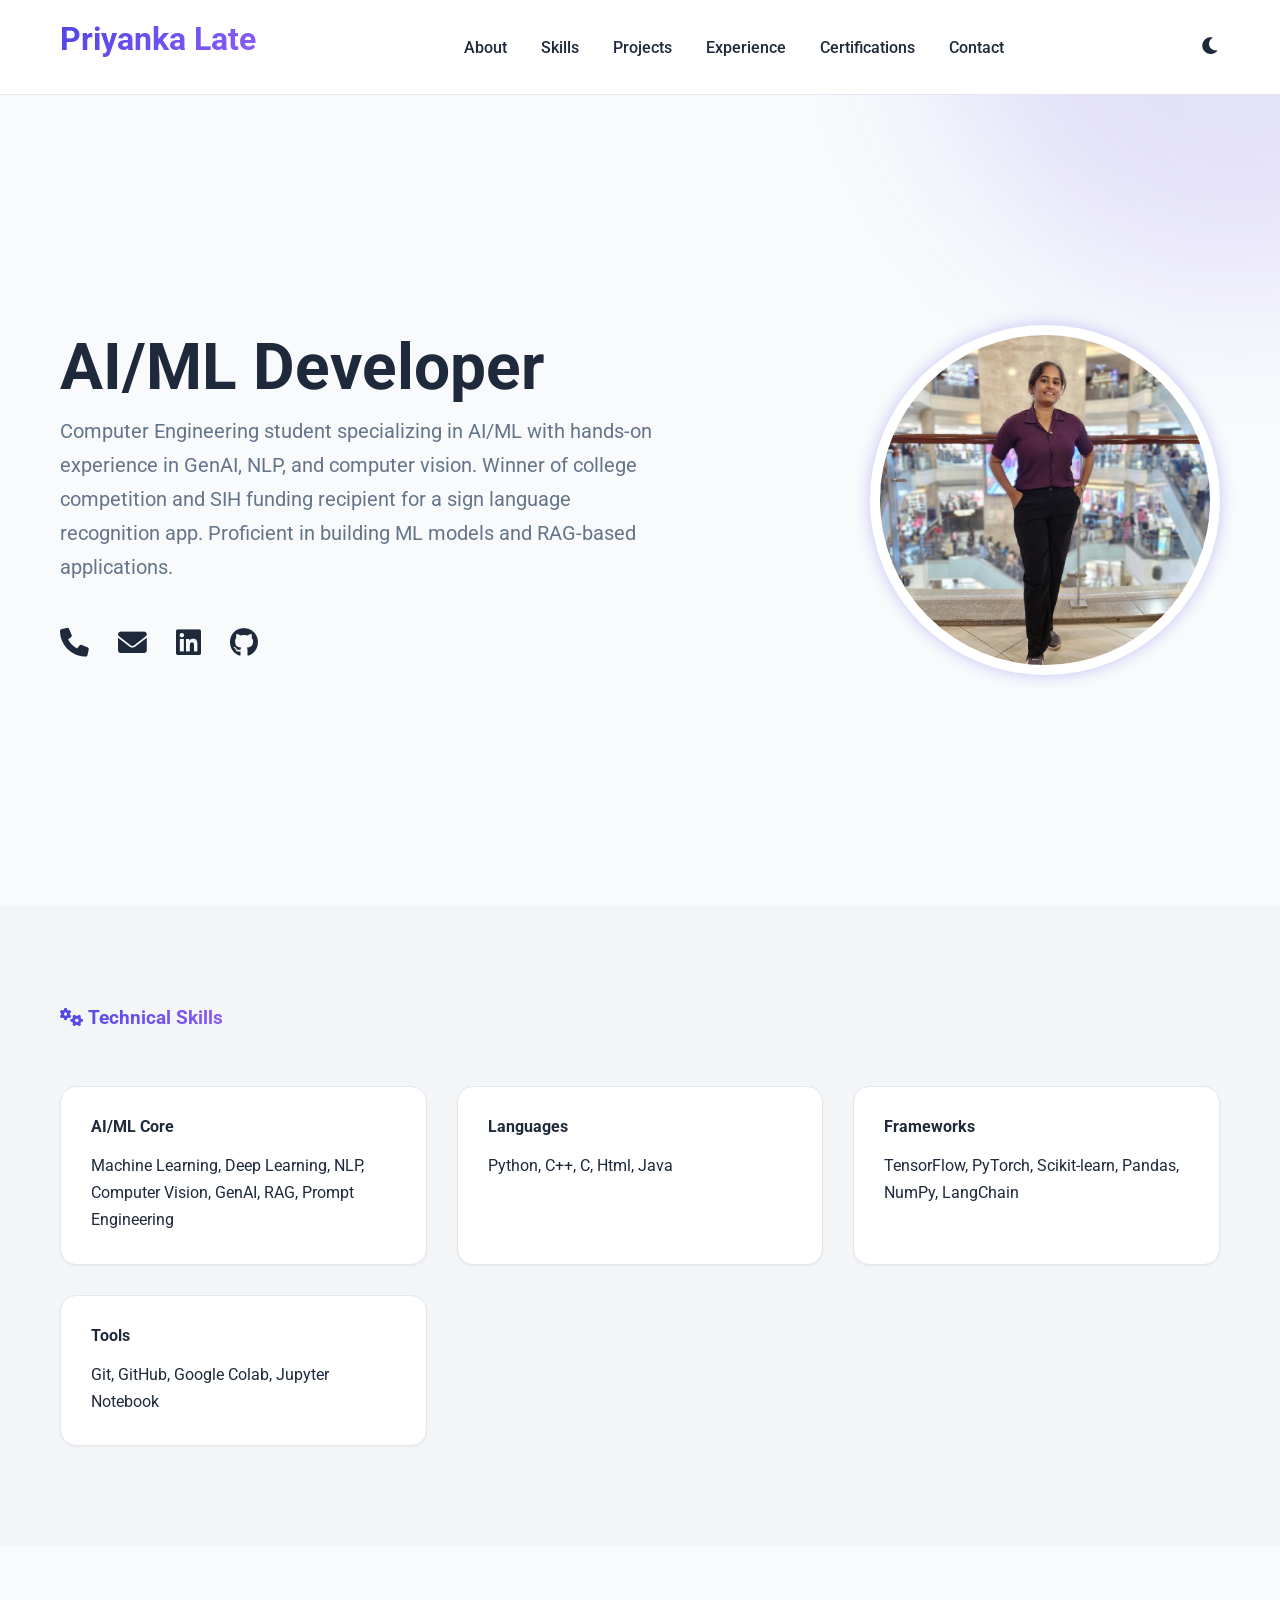
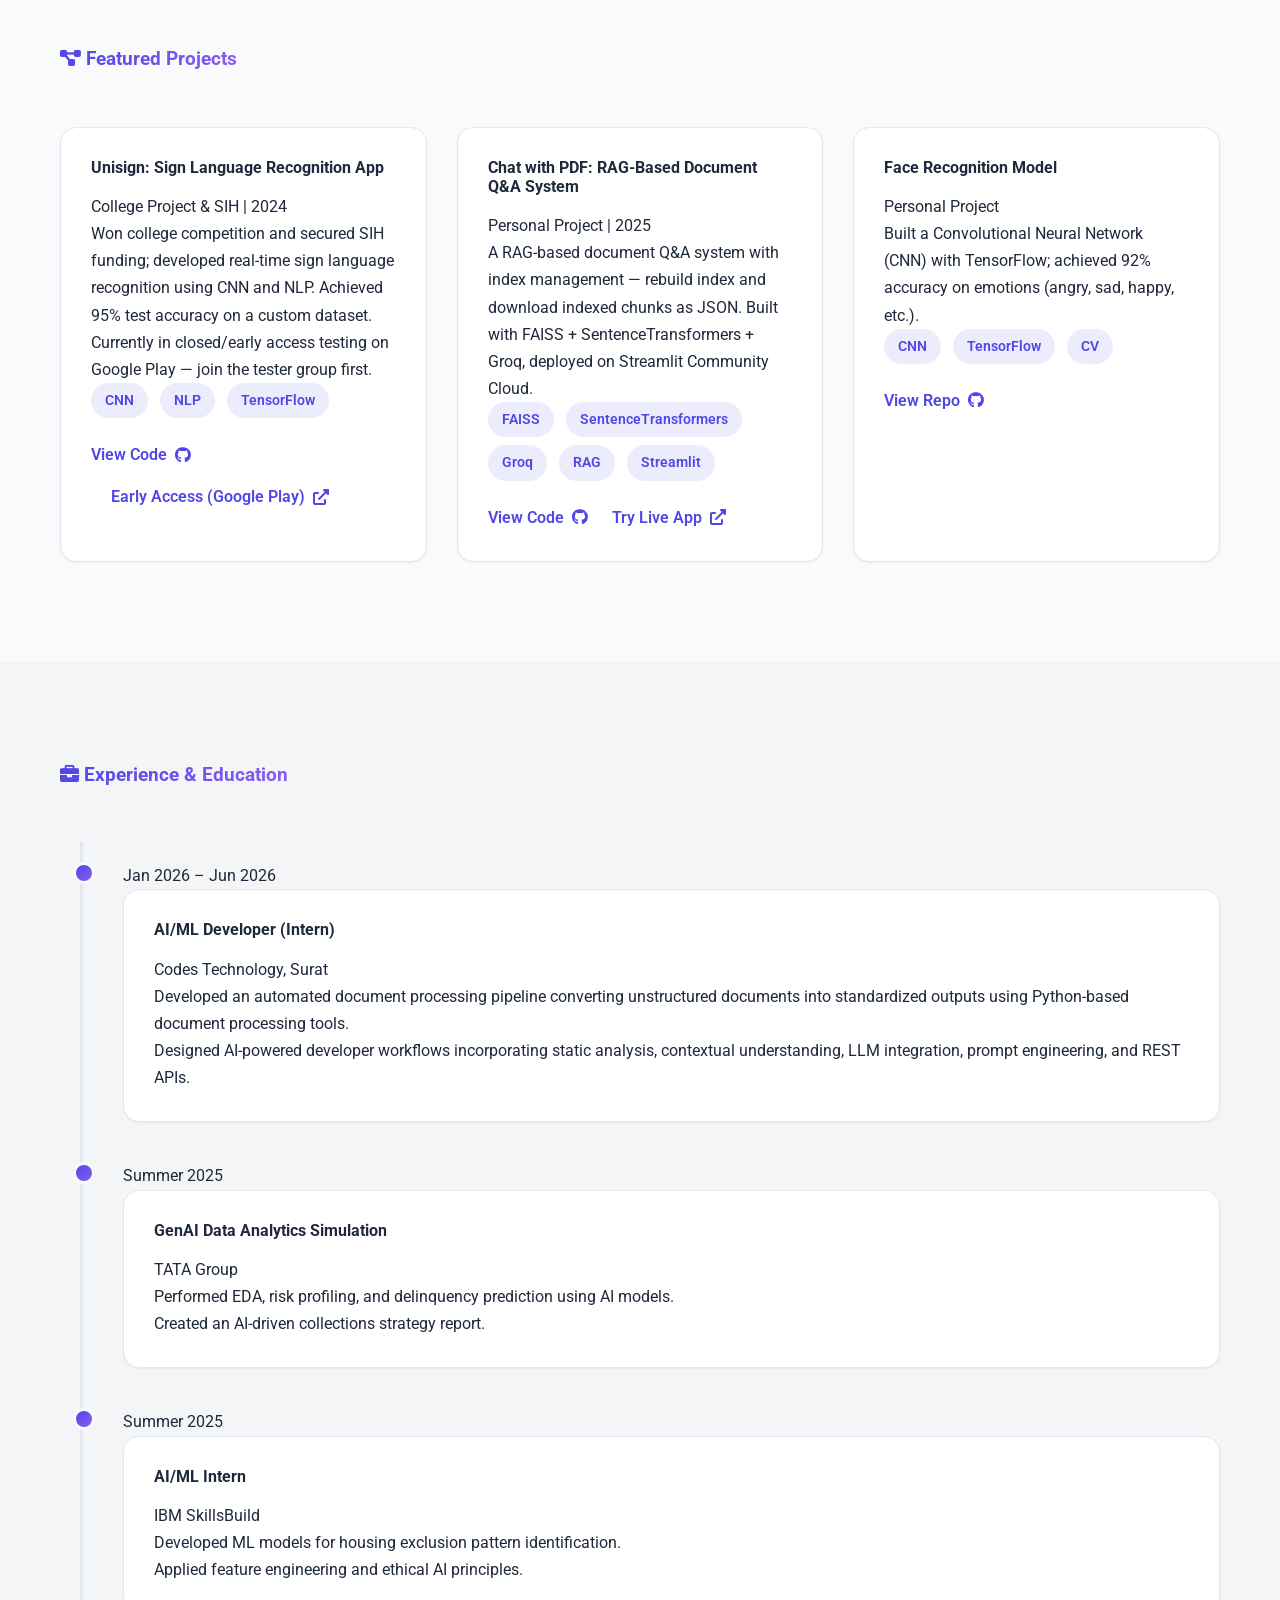
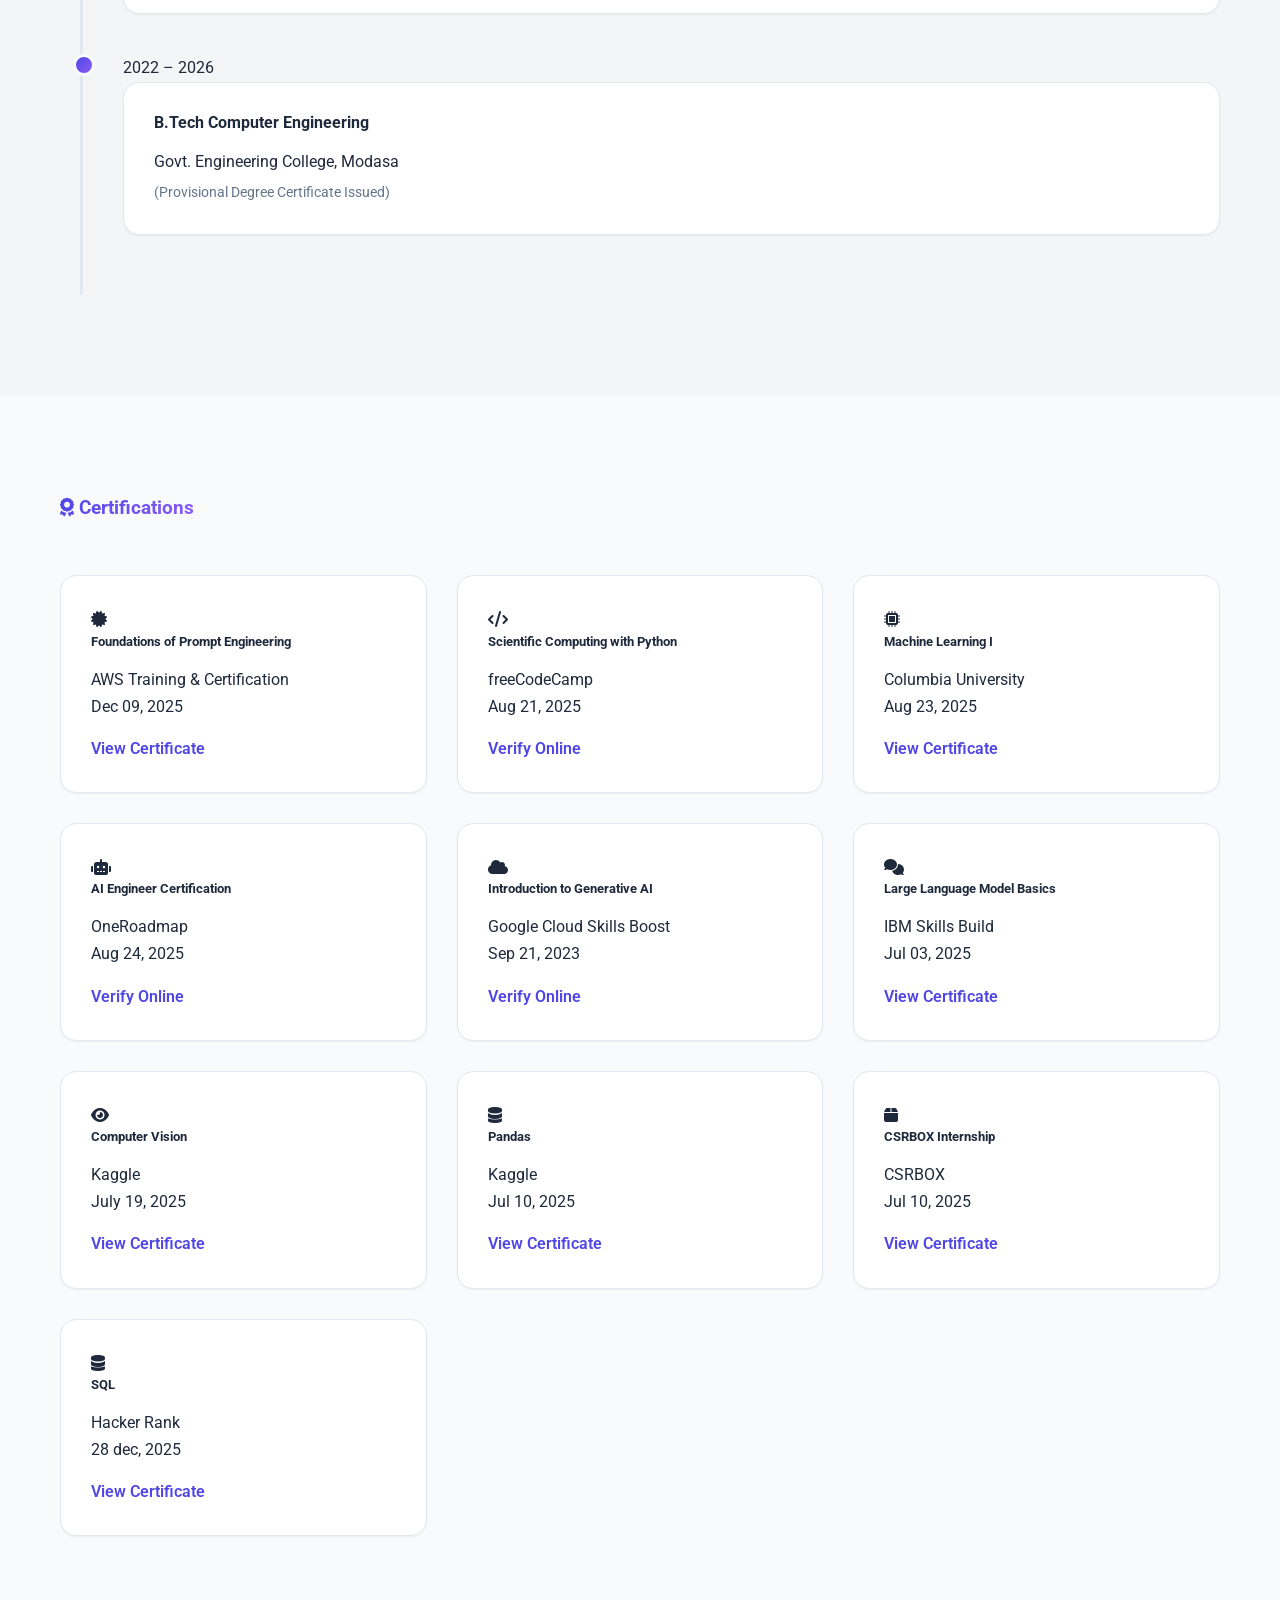
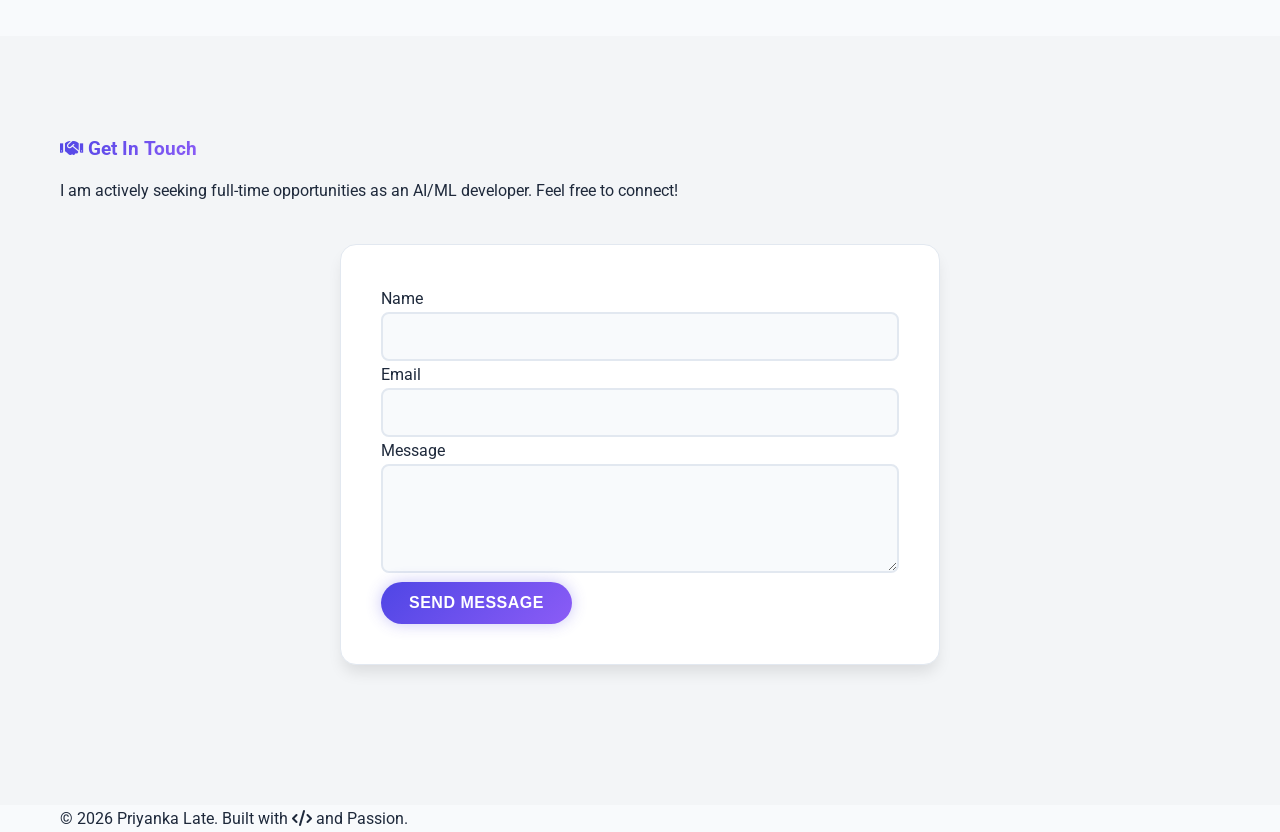
==== index.html @ 00c9c04b "Update portfolio: add Codes Technology exp, update UniSign & ChatPDF projects, fix certs, footer yea" ====
<!DOCTYPE html>
<html lang="en">
<head>
    <meta charset="UTF-8">
    <meta name="viewport" content="width=device-width, initial-scale=1.0">
    <title>Priyanka Late - AI/ML Developer Portfolio</title>
    <link rel="stylesheet" href="style.css">
    <link href="https://fonts.googleapis.com/css2?family=Roboto:wght@300;400;700&display=swap" rel="stylesheet">
    <link rel="stylesheet" href="https://cdnjs.cloudflare.com/ajax/libs/font-awesome/6.0.0-beta3/css/all.min.css">
</head>
<body>

    <header>
        <div class="container nav-container">
            <h1>Priyanka Late</h1>
            <nav>
                <a href="#about">About</a>
                <a href="#skills">Skills</a>
                <a href="#projects">Projects</a>
                <a href="#experience">Experience</a>
                <a href="#certifications">Certifications</a>
                <a href="#contact">Contact</a>
            </nav>
            <button id="dark-mode-toggle" class="toggle-btn" aria-label="Toggle Dark Mode">
                <i class="fas fa-moon"></i>
            </button>
        </div>
    </header>

    <main>
        <section id="about" class="hero section-padding">
            <div class="container">
                <div class="hero-content">
                    <h2>AI/ML Developer</h2>
                    <p class="summary">
                        Computer Engineering student specializing in AI/ML with hands-on experience in GenAI, NLP, and computer vision. Winner of college competition and SIH funding recipient for a sign language recognition app. Proficient in building ML models and RAG-based applications.
                    </p>
                    <div class="contact-links">
                        <a href="tel:+916351478897" target="_blank" aria-label="Phone"><i class="fas fa-phone"></i></a>
                        <a href="mailto:priyankalate348@gmail.com" target="_blank" aria-label="Email"><i class="fas fa-envelope"></i></a>
                        <a href="https://www.linkedin.com/in/priyanka-late-1264a4316/" target="_blank" aria-label="LinkedIn"><i class="fab fa-linkedin"></i></a>
                        <a href="https://github.com/Priyanka777444" target="_blank" aria-label="GitHub"><i class="fab fa-github"></i></a>
                    </div>
                </div>
                <div class="hero-image">
                    <img src="Profile1.jpg" alt="Priyanka Late" style="width: 100%; height: 100%; object-fit: cover; border-radius: 50%;">
                </div>
            </div>
        </section>

        <section id="skills" class="section-padding background-alt">
            <div class="container">
                <h3><i class="fas fa-cogs"></i> Technical Skills</h3>
                <div class="skills-grid">
                    <div class="skill-category">
                        <h4>AI/ML Core</h4>
                        <p>Machine Learning, Deep Learning, NLP, Computer Vision, GenAI, RAG, Prompt Engineering</p>
                    </div>
                    <div class="skill-category">
                        <h4>Languages</h4>
                        <p>Python, C++, C, Html, Java</p>
                    </div>
                    <div class="skill-category">
                        <h4>Frameworks</h4>
                        <p>TensorFlow, PyTorch, Scikit-learn, Pandas, NumPy, LangChain</p>
                    </div>
                    <div class="skill-category">
                        <h4>Tools</h4>
                        <p>Git, GitHub, Google Colab, Jupyter Notebook</p>
                    </div>
                </div>
            </div>
        </section>

        <section id="projects" class="section-padding">
        <div class="container">
        <h3><i class="fas fa-project-diagram"></i> Featured Projects</h3>
        <div class="project-grid">

            <div class="project-card">
                <h4>Unisign: Sign Language Recognition App</h4>
                <p class="project-meta">College Project & SIH | 2024</p>
                <p>Won college competition and secured SIH funding; developed real-time sign language recognition using CNN and NLP. Achieved 95% test accuracy on a custom dataset. Currently in closed/early access testing on Google Play — join the <a href="https://groups.google.com/g/unisign09/" target="_blank">tester group</a> first.</p>
                <div class="project-tech">
                    <span>CNN</span> <span>NLP</span> <span>TensorFlow</span>
                </div>
                <a href="https://github.com/Priyanka777444/unisign-sign-language-recognition" target="_blank" class="project-link">View Code <i class="fab fa-github"></i></a>
                <a href="https://play.google.com/store/apps/details?id=com.unisign.app" target="_blank" class="project-link" style="margin-left: 20px;">Early Access (Google Play) <i class="fas fa-external-link-alt"></i></a>
            </div>

            <div class="project-card">
                <h4>Chat with PDF: RAG-Based Document Q&A System</h4>
                <p class="project-meta">Personal Project | 2025</p>
                <p>A RAG-based document Q&A system with index management — rebuild index and download indexed chunks as JSON. Built with FAISS + SentenceTransformers + Groq, deployed on Streamlit Community Cloud.</p>
                <div class="project-tech">
                    <span>FAISS</span> <span>SentenceTransformers</span> <span>Groq</span> <span>RAG</span> <span>Streamlit</span>
                </div>
                <a href="https://github.com/Priyanka777444/chat-with-pdf" target="_blank" class="project-link">View Code <i class="fab fa-github"></i></a>
                <a href="https://chat-with-pdf-kgryg7fexdbj3dl7o7jgq4.streamlit.app/" target="_blank" class="project-link" style="margin-left: 20px;">Try Live App <i class="fas fa-external-link-alt"></i></a>
            </div>

            <div class="project-card">
                <h4>Face Recognition Model</h4>
                <p class="project-meta">Personal Project</p>
                <p>Built a Convolutional Neural Network (CNN) with TensorFlow; achieved 92% accuracy on emotions (angry, sad, happy, etc.).</p>
                <div class="project-tech">
                    <span>CNN</span> <span>TensorFlow</span> <span>CV</span>
                </div>
                <a href="https://github.com/Priyanka777444/Face-recognition" target="_blank" class="project-link">View Repo <i class="fab fa-github"></i></a>
            </div>
            
        </div>
        </div>
        </section>

        <section id="experience" class="section-padding background-alt">
            <div class="container">
                <h3><i class="fas fa-briefcase"></i> Experience & Education</h3>
                <div class="timeline">
                    <div class="timeline-item">
                        <div class="timeline-date">Jan 2026 – Jun 2026</div>
                        <div class="timeline-content">
                            <h4>AI/ML Developer (Intern)</h4>
                            <p class="company">Codes Technology, Surat</p>
                            <ul>
                                <li>Developed an automated document processing pipeline converting unstructured documents into standardized outputs using Python-based document processing tools.</li>
                                <li>Designed AI-powered developer workflows incorporating static analysis, contextual understanding, LLM integration, prompt engineering, and REST APIs.</li>
                            </ul>
                        </div>
                    </div>

                    <div class="timeline-item">
                        <div class="timeline-date">Summer 2025</div>
                        <div class="timeline-content">
                            <h4>GenAI Data Analytics Simulation</h4>
                            <p class="company">TATA Group</p>
                            <ul>
                                <li>Performed EDA, risk profiling, and delinquency prediction using AI models.</li>
                                <li>Created an AI-driven collections strategy report.</li>
                            </ul>
                        </div>
                    </div>

                    <div class="timeline-item">
                        <div class="timeline-date">Summer 2025</div>
                        <div class="timeline-content">
                            <h4>AI/ML Intern</h4>
                            <p class="company">IBM SkillsBuild</p>
                            <ul>
                                <li>Developed ML models for housing exclusion pattern identification.</li>
                                <li>Applied feature engineering and ethical AI principles.</li>
                            </ul>
                        </div>
                    </div>

                    <div class="timeline-item">
                        <div class="timeline-date">2022 – 2026</div>
                        <div class="timeline-content">
                            <h4>B.Tech Computer Engineering</h4>
                            <p class="company">Govt. Engineering College, Modasa</p>
                            <p style="font-size: 0.85rem; color: var(--secondary-color); margin-top: 6px;">(Provisional Degree Certificate Issued)</p>
                        </div>
                    </div>
                </div>
            </div>
        </section>

        <section id="certifications" class="section-padding">
            <div class="container">
                <h3><i class="fas fa-award"></i> Certifications</h3>
                <div class="cert-grid">
                    
                    <div class="cert-card">
                        <i class="fas fa-certificate cert-icon"></i>
                        <h5>Foundations of Prompt Engineering</h5>
                        <p class="issuer">AWS Training & Certification</p>
                        <p class="date">Dec 09, 2025</p>
                        <a href="certificates/AWSPrompt.pdf" target="_blank" class="project-link">View Certificate</a>
                    </div>

                    <div class="cert-card">
                        <i class="fas fa-code cert-icon"></i>
                        <h5>Scientific Computing with Python</h5>
                        <p class="issuer">freeCodeCamp</p>
                        <p class="date">Aug 21, 2025</p>
                        <a href="https://freecodecamp.org/certification/priyankasl/scientific-computing-with-python-v7" target="_blank" class="project-link">Verify Online</a>
                    </div>

                    <div class="cert-card">
                        <i class="fas fa-microchip cert-icon"></i>
                        <h5>Machine Learning I</h5>
                        <p class="issuer">Columbia University</p>
                        <p class="date">Aug 23, 2025</p>
                        <a href="certificates/C_ML-1.pdf" target="_blank" class="project-link">View Certificate</a>
                    </div>

                    <div class="cert-card">
                        <i class="fas fa-robot cert-icon"></i>
                        <h5>AI Engineer Certification</h5>
                        <p class="issuer">OneRoadmap</p>
                        <p class="date">Aug 24, 2025</p>
                        <a href="https://oneroadmap.io/skills/ai/certificate/CERT-CE7ABFFA" target="_blank" class="project-link">Verify Online</a>
                    </div>

                    <div class="cert-card">
                        <i class="fas fa-cloud cert-icon"></i>
                        <h5>Introduction to Generative AI</h5>
                        <p class="issuer">Google Cloud Skills Boost</p>
                        <p class="date">Sep 21, 2023</p>
                        <a href="https://www.cloudskillsboost.google/public_profiles/ef59e664-f978-4bc6-b9cb-c8c8e4df4a3b" target="_blank" class="project-link">Verify Online</a>
                    </div>
                    
                    <div class="cert-card">
                        <i class="fas fa-comments cert-icon"></i>
                        <h5>Large Language Model Basics</h5>
                        <p class="issuer">IBM Skills Build</p>
                        <p class="date">Jul 03, 2025</p>
                        <a href="certificates/LLM.certy.pdf" target="_blank" class="project-link">View Certificate</a>
                    </div>

                    <div class="cert-card">
                        <i class="fas fa-eye cert-icon"></i>
                        <h5>Computer Vision</h5>
                        <p class="issuer">Kaggle</p>
                        <p class="date">July 19, 2025</p>
                        <a href="certificates/PRIYANKA LATE - Computer Vision.jpg" target="_blank" class="project-link">View Certificate</a>
                    </div>
                    
                    <div class="cert-card">
                        <i class="fas fa-database cert-icon"></i>
                        <h5>Pandas</h5>
                        <p class="issuer">Kaggle</p>
                        <p class="date">Jul 10, 2025</p>
                        <a href="certificates/Pandas.pdf" target="_blank" class="project-link">View Certificate</a>
                    </div>

                    <div class="cert-card">
                        <i class="fas fa-box cert-icon"></i>
                        <h5>CSRBOX Internship</h5>
                        <p class="issuer">CSRBOX</p>
                        <p class="date">Jul 10, 2025</p>
                        <a href="certificates/Priya Santosh Late.pdf" target="_blank" class="project-link">View Certificate</a>
                    </div>

                    <div class="cert-card">
                        <i class="fas fa-database cert-icon"></i>
                        <h5>SQL</h5>
                        <p class="issuer">Hacker Rank</p>
                        <p class="date">28 dec, 2025</p>
                        <a href="certificates/sql_basic certificate.pdf" target="_blank" class="project-link">View Certificate</a>
                    </div>


                </div>
            </div>
        </section>

        <section id="contact" class="section-padding background-alt">
            <div class="container">
                <h3><i class="fas fa-handshake"></i> Get In Touch</h3>
                <p>I am actively seeking full-time opportunities as an AI/ML developer. Feel free to connect!</p>
                
                <form action="https://formspree.io/f/YOUR_FORMSPREE_ID" method="POST" class="contact-form">
                    <div class="form-group">
                        <label for="name">Name</label>
                        <input type="text" id="name" name="name" required>
                    </div>
                    <div class="form-group">
                        <label for="email">Email</label>
                        <input type="email" id="email" name="email" required>
                    </div>
                    <div class="form-group">
                        <label for="message">Message</label>
                        <textarea id="message" name="message" rows="5" required></textarea>
                    </div>
                    <button type="submit" class="btn-primary">Send Message</button>
                </form>
            </div>
        </section>
    </main>

    <footer>
        <div class="container">
            <p>&copy; 2026 Priyanka Late. Built with <i class="fas fa-code"></i> and Passion.</p>
        </div>
    </footer>

    <script src="script.js"></script>
</body>
</html>
---- style.css ----
/* -----------------------------------------------------------
   GLOBAL VARIABLES & RESET
   Theme: "AI Energy" (Electric Violet to Blue)
----------------------------------------------------------- */
:root {
    --primary-color: #4f46e5; /* Fallback */
    --primary-gradient: linear-gradient(135deg, #4f46e5 0%, #8b5cf6 100%); /* Indigo to Violet */
    --secondary-color: #64748b;
    --text-color: #1e293b;
    --background-color: #f8fafc;
    --card-background: #ffffff;
    --border-color: #e2e8f0;
    --nav-bg: rgba(255, 255, 255, 0.95); /* Semi-transparent for blur */
    --shadow-sm: 0 1px 2px 0 rgba(0, 0, 0, 0.05);
    --shadow-md: 0 4px 6px -1px rgba(0, 0, 0, 0.1);
    --shadow-lg: 0 10px 15px -3px rgba(0, 0, 0, 0.1);
    --shadow-glow: 0 0 15px rgba(79, 70, 229, 0.3); /* Glow effect */
    --font-family: 'Roboto', sans-serif;
}

/* DARK MODE VARIABLES - The "Hacker/Dev" Look */
.dark-mode {
    --text-color: #f1f5f9;
    --background-color: #0f172a; /* Deep Slate */
    --card-background: #1e293b;
    --border-color: #334155;
    --secondary-color: #94a3b8;
    --nav-bg: rgba(15, 23, 42, 0.95);
    --shadow-md: 0 4px 6px -1px rgba(0, 0, 0, 0.3);
    --shadow-glow: 0 0 20px rgba(139, 92, 246, 0.4);
}

* { margin: 0; padding: 0; box-sizing: border-box; }
html { scroll-behavior: smooth; }

body {
    font-family: var(--font-family);
    line-height: 1.7;
    color: var(--text-color);
    background-color: var(--background-color);
    transition: background-color 0.3s ease, color 0.3s ease;
    overflow-x: hidden; /* Prevent horizontal scroll from animations */
}

/* -----------------------------------------------------------
   TYPOGRAPHY & UTILITIES
----------------------------------------------------------- */
h1, h2, h3, h4, h5 {
    font-weight: 700;
    margin-bottom: 1rem;
    line-height: 1.2;
}

/* Energetic Gradient Text for Key Headers */
h1, h2 span, h3 {
    background: var(--primary-gradient);
    -webkit-background-clip: text;
    -webkit-text-fill-color: transparent;
    display: inline-block; /* Required for gradient text */
}

a { text-decoration: none; color: inherit; transition: all 0.3s ease; }
ul { list-style: none; }

.container { max-width: 1200px; margin: 0 auto; padding: 0 20px; }
.section-padding { padding: 100px 0; }
.background-alt { background-color: rgba(0,0,0,0.02); } /* Subtle difference */
.dark-mode .background-alt { background-color: rgba(255,255,255,0.02); }

/* -----------------------------------------------------------
   BUTTONS (Energetic Gradients)
----------------------------------------------------------- */
.btn-primary {
    background: var(--primary-gradient);
    color: white;
    padding: 12px 28px;
    border: none;
    border-radius: 50px; /* Modern pill shape */
    cursor: pointer;
    font-weight: 700;
    font-size: 1rem;
    box-shadow: var(--shadow-glow);
    transition: transform 0.2s, box-shadow 0.2s;
    text-transform: uppercase;
    letter-spacing: 0.5px;
}

.btn-primary:hover {
    transform: translateY(-3px);
    box-shadow: 0 10px 20px rgba(79, 70, 229, 0.4);
}

.project-link {
    display: inline-flex;
    align-items: center;
    gap: 8px;
    color: #4f46e5;
    font-weight: 600;
    margin-top: 15px;
}
.dark-mode .project-link { color: #a78bfa; }
.project-link:hover { gap: 12px; /* Link arrow moves on hover */ }

/* -----------------------------------------------------------
   NAVBAR (Glassmorphism)
----------------------------------------------------------- */
header {
    background-color: var(--nav-bg);
    backdrop-filter: blur(10px); /* The "Frosted Glass" effect */
    -webkit-backdrop-filter: blur(10px);
    position: sticky;
    top: 0;
    z-index: 1000;
    border-bottom: 1px solid var(--border-color);
}

.nav-container {
    display: flex;
    justify-content: space-between;
    align-items: center;
    padding: 20px;
}

nav a {
    margin-left: 30px;
    font-weight: 500;
    position: relative;
    color: var(--text-color);
}

/* Animated Underline for Nav Links */
nav a::after {
    content: '';
    position: absolute;
    width: 0;
    height: 2px;
    bottom: -5px;
    left: 0;
    background: var(--primary-gradient);
    transition: width 0.3s;
}
nav a:hover::after { width: 100%; }

.toggle-btn {
    background: none; border: none; font-size: 1.2rem; cursor: pointer; color: var(--text-color); margin-left: 20px;
}
.toggle-btn:hover { color: #8b5cf6; transform: rotate(15deg); }

/* -----------------------------------------------------------
   HERO SECTION
----------------------------------------------------------- */
.hero {
    min-height: 90vh; /* Almost full screen */
    display: flex;
    align-items: center;
    position: relative;
    overflow: hidden;
}

/* Tech Background Pattern */
.hero::before {
    content: '';
    position: absolute;
    top: -50%;
    right: -20%;
    width: 600px;
    height: 600px;
    background: var(--primary-gradient);
    filter: blur(80px); /* Giant colorful blob */
    opacity: 0.15;
    border-radius: 50%;
    z-index: -1;
    animation: floatBlob 10s infinite alternate;
}

@keyframes floatBlob {
    0% { transform: translate(0, 0); }
    100% { transform: translate(-30px, 50px); }
}

.hero .container {
    display: flex;
    align-items: center;
    justify-content: space-between;
    gap: 50px;
    width: 100%;
}

.hero-content h2 { font-size: 4rem; margin-bottom: 10px; line-height: 1.1; }
.hero-content .summary { font-size: 1.25rem; color: var(--secondary-color); margin-bottom: 35px; max-width: 600px; }

/* Social Icons with Pop */
.contact-links a {
    font-size: 1.8rem;
    margin-right: 25px;
    color: var(--text-color);
    display: inline-block;
}
.contact-links a:hover {
    color: #4f46e5;
    transform: translateY(-5px) scale(1.1);
}

/* Hero Image with Glow */
.hero-image {
    position: relative;
    width: 350px;
    height: 350px;
    padding: 10px;
    background: white; /* Border color */
    border-radius: 50%;
    box-shadow: var(--shadow-glow);
    animation: pulseGlow 3s infinite;
}
.dark-mode .hero-image { background: #1e293b; }

@keyframes pulseGlow {
    0% { box-shadow: 0 0 15px rgba(79, 70, 229, 0.2); }
    50% { box-shadow: 0 0 30px rgba(79, 70, 229, 0.5); }
    100% { box-shadow: 0 0 15px rgba(79, 70, 229, 0.2); }
}

/* -----------------------------------------------------------
   CARDS (Projects, Skills, Certs)
----------------------------------------------------------- */
.project-card, .cert-card, .skill-category, .timeline-content {
    background: var(--card-background);
    border: 1px solid var(--border-color);
    padding: 30px;
    border-radius: 16px; /* Smoother corners */
    box-shadow: var(--shadow-sm);
    transition: all 0.3s ease;
    position: relative;
    overflow: hidden;
}

/* Hover "Lift" Effect */
.project-card:hover, .cert-card:hover, .skill-category:hover, .timeline-content:hover {
    transform: translateY(-10px); /* Move up */
    box-shadow: var(--shadow-lg); /* Big shadow */
    border-color: #8b5cf6; /* Purple border on hover */
}

/* Little color bar on top of cards */
.project-card::before, .cert-card::before {
    content: '';
    position: absolute;
    top: 0; left: 0; width: 100%; height: 4px;
    background: var(--primary-gradient);
    opacity: 0;
    transition: opacity 0.3s;
}
.project-card:hover::before, .cert-card:hover::before { opacity: 1; }

.skills-grid, .project-grid, .cert-grid {
    display: grid;
    grid-template-columns: repeat(auto-fit, minmax(300px, 1fr));
    gap: 30px;
    margin-top: 40px;
}

/* Tags in Projects */
.project-tech span {
    background: rgba(79, 70, 229, 0.1);
    color: #4f46e5;
    padding: 6px 14px;
    border-radius: 20px;
    font-size: 0.85rem;
    font-weight: 600;
    margin-right: 8px;
    display: inline-block;
    margin-bottom: 8px;
}
.dark-mode .project-tech span { background: rgba(139, 92, 246, 0.2); color: #c4b5fd; }

/* -----------------------------------------------------------
   TIMELINE
----------------------------------------------------------- */
.timeline { position: relative; padding: 20px 0; margin-top: 40px; border-left: 3px solid var(--border-color); margin-left: 20px; }
.timeline-item { margin-bottom: 40px; padding-left: 40px; position: relative; }

/* The Dot on the timeline */
.timeline-item::before {
    content: '';
    position: absolute;
    left: -10px; /* Aligns with border */
    top: 0;
    width: 16px; height: 16px;
    background: var(--primary-gradient);
    border-radius: 50%;
    border: 3px solid var(--background-color);
}

/* -----------------------------------------------------------
   CONTACT FORM
----------------------------------------------------------- */
.contact-form {
    background: var(--card-background);
    padding: 40px;
    border-radius: 16px;
    box-shadow: var(--shadow-lg);
    max-width: 600px;
    margin: 40px auto;
    border: 1px solid var(--border-color);
}
.form-group input, .form-group textarea {
    width: 100%; padding: 15px; border-radius: 8px;
    border: 2px solid var(--border-color);
    background: var(--background-color);
    color: var(--text-color);
    font-family: inherit;
    transition: border-color 0.3s;
}
.form-group input:focus, .form-group textarea:focus {
    outline: none; border-color: #4f46e5;
}

/* -----------------------------------------------------------
   ANIMATIONS (The Scroll Magic)
----------------------------------------------------------- */
.hidden { opacity: 0; transform: translateY(30px); transition: all 0.8s ease-out; }
.show { opacity: 1; transform: translateY(0); }

/* Mobile Response */
@media (max-width: 768px) {
    .hero .container { flex-direction: column-reverse; text-align: center; }
    .hero-content h2 { font-size: 2.5rem; }
    .hero-image { width: 250px; height: 250px; margin-bottom: 30px; }
    .nav-container { flex-direction: column; }
    nav { margin-top: 20px; }
    nav a { margin: 0 10px; }
}
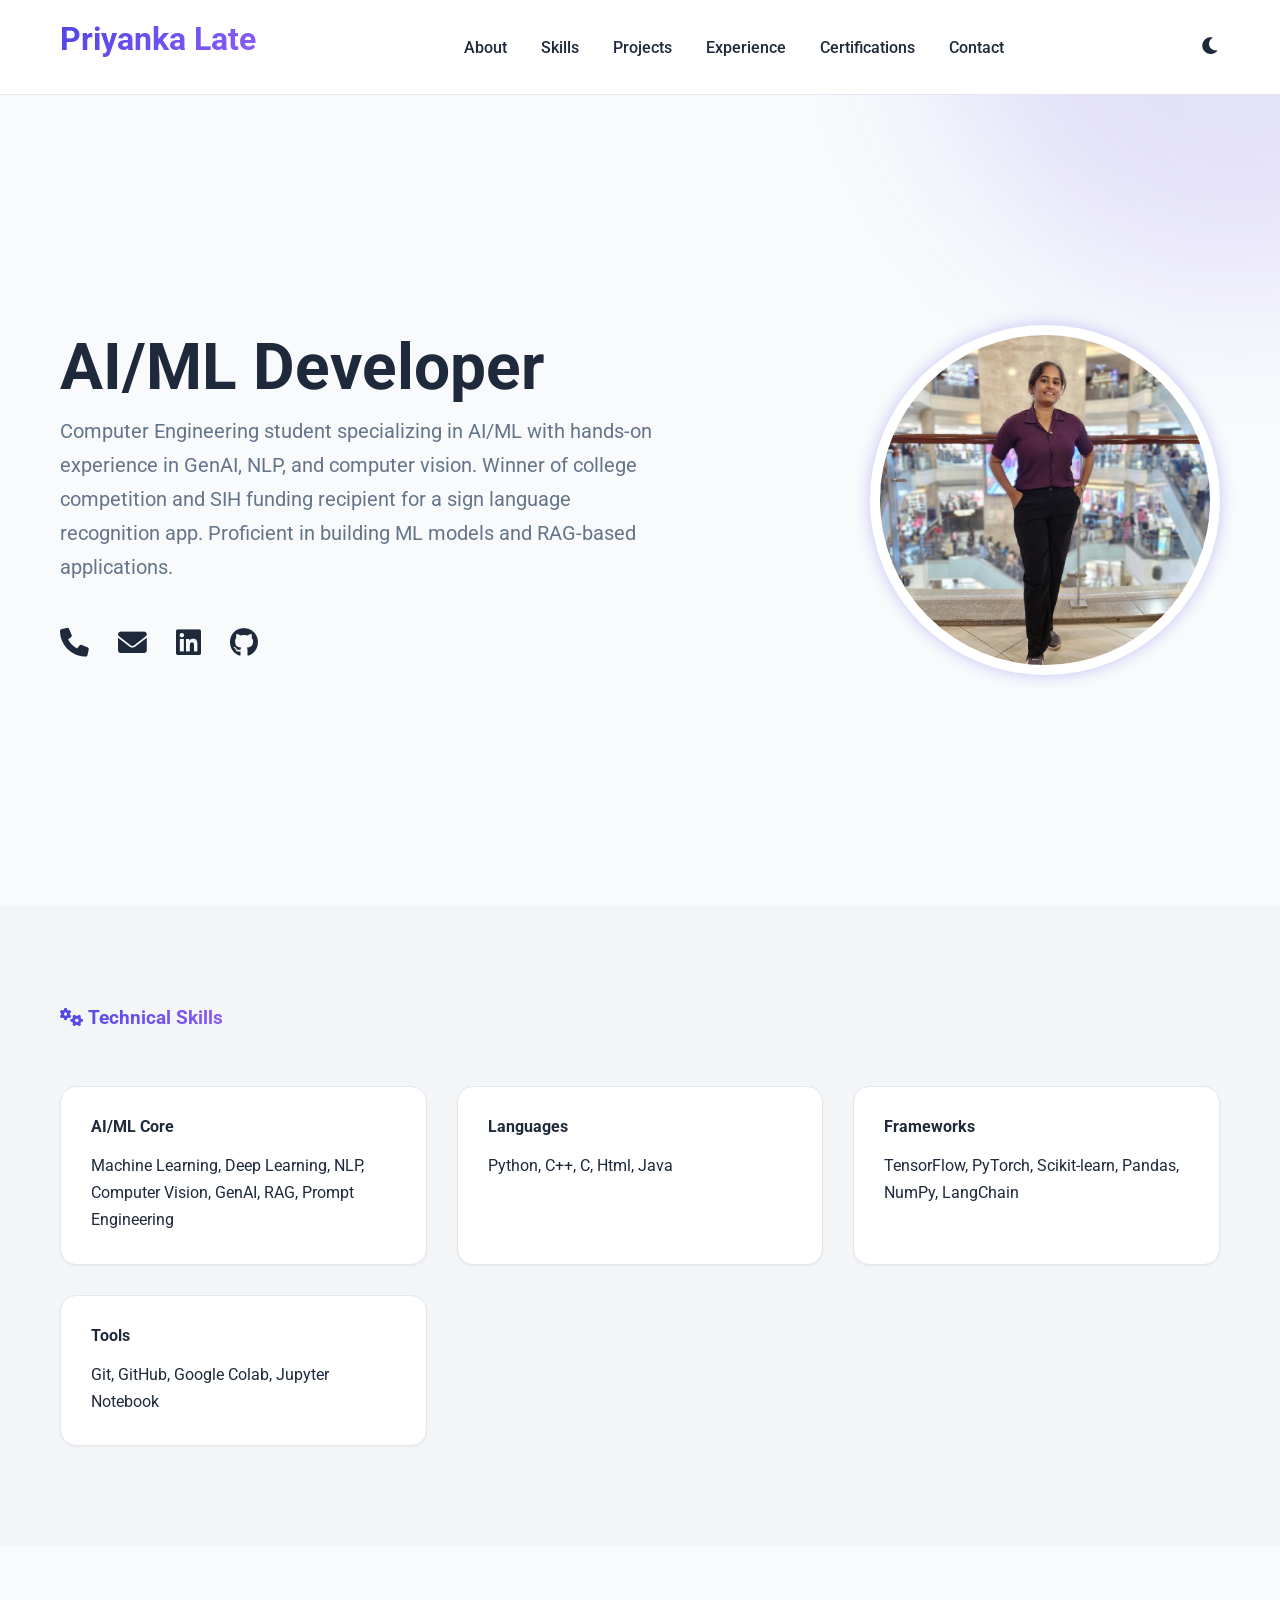
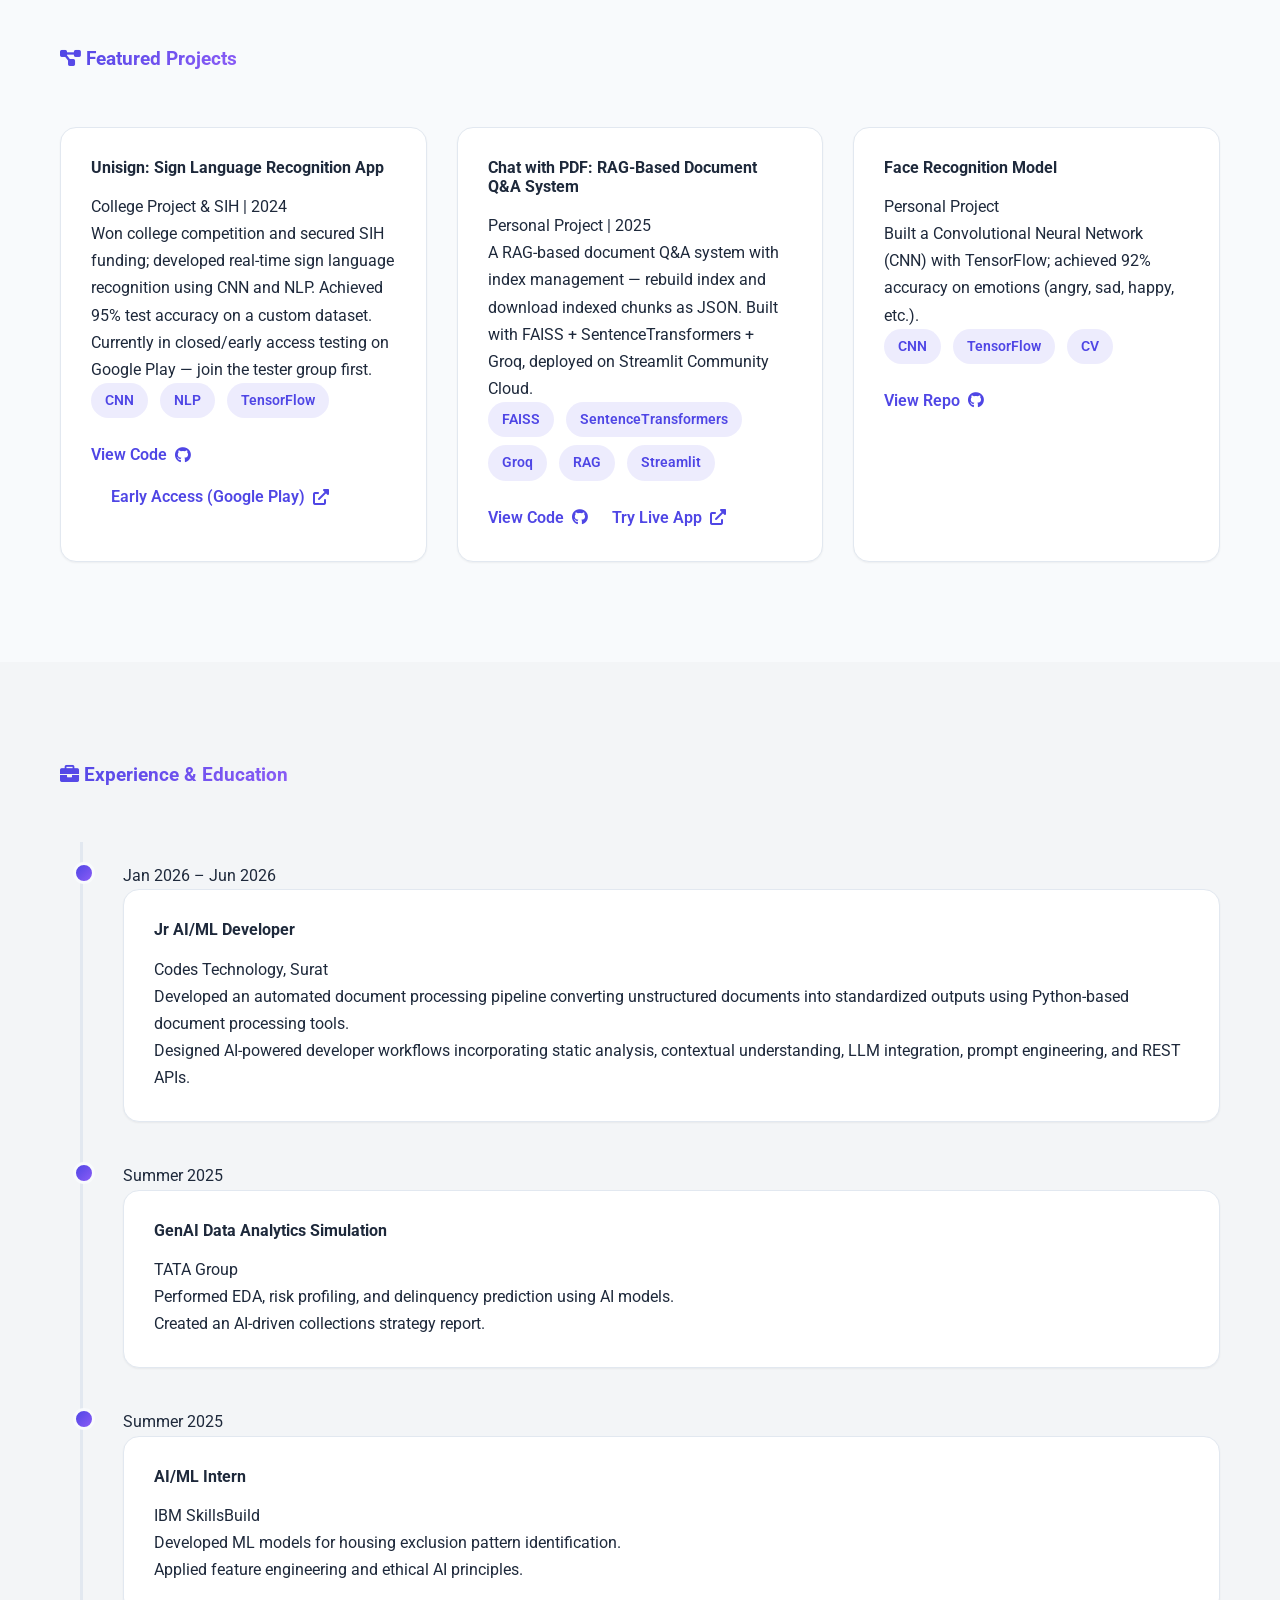
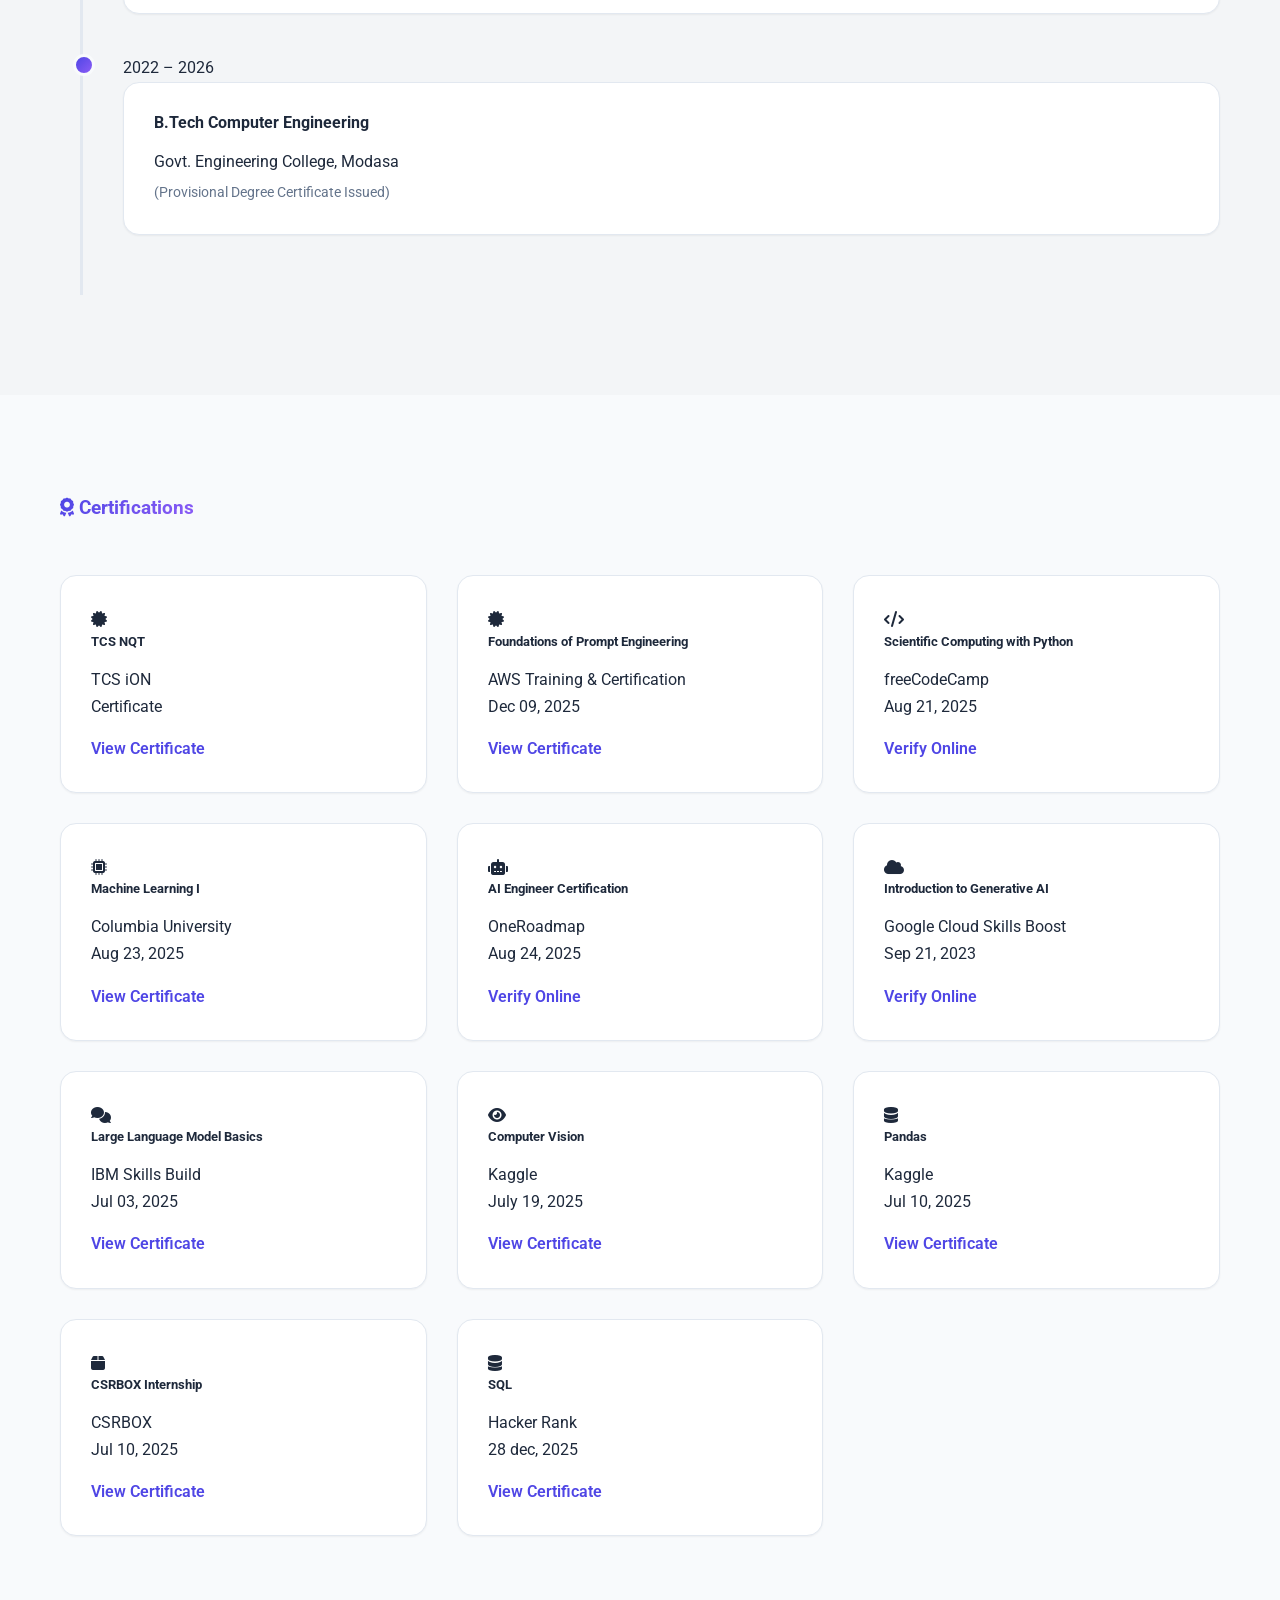
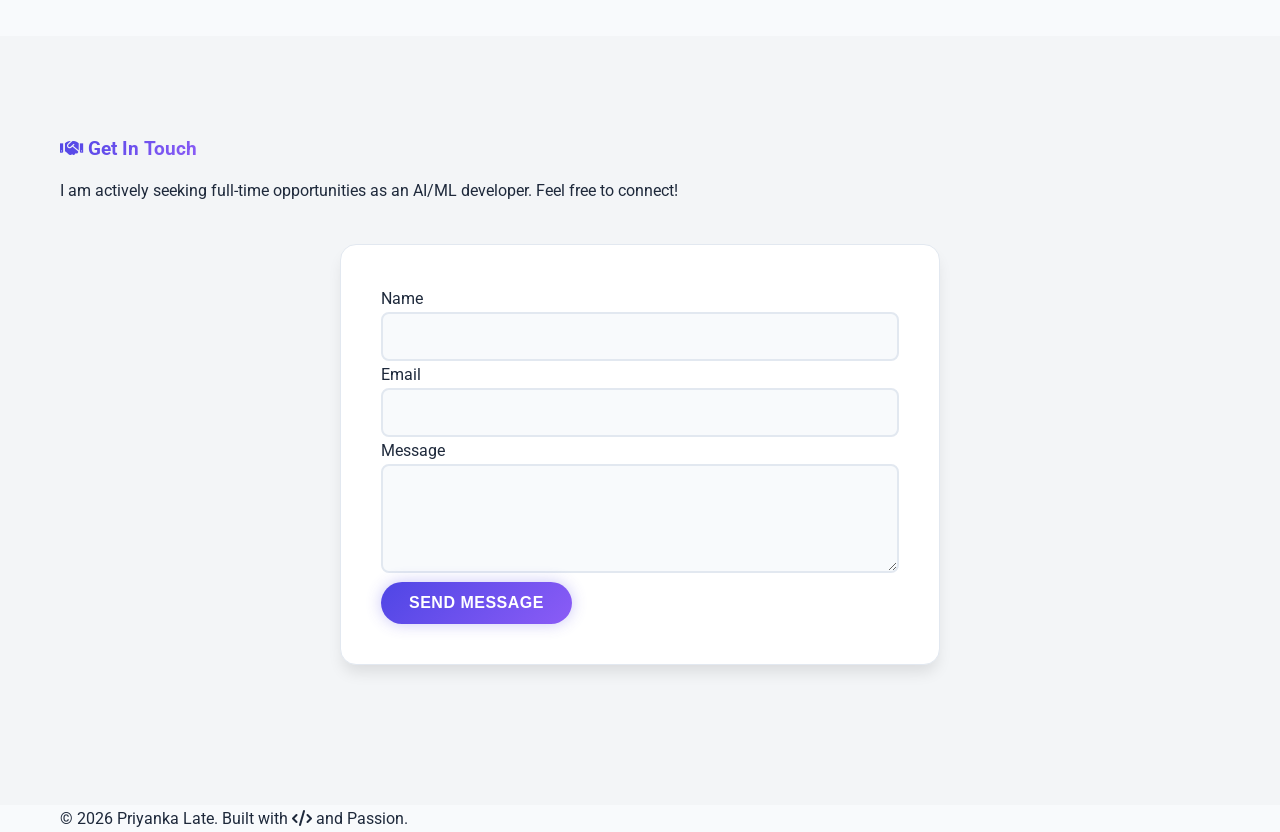
==== commit 8ec5c8e0: "Add certificate and portfolio deployment workflow" ====
--- a/index.html
+++ b/index.html
@@ -120,7 +120,7 @@
                     <div class="timeline-item">
                         <div class="timeline-date">Jan 2026 – Jun 2026</div>
                         <div class="timeline-content">
-                            <h4>AI/ML Developer (Intern)</h4>
+                            <h4>Jr AI/ML Developer</h4>
                             <p class="company">Codes Technology, Surat</p>
                             <ul>
                                 <li>Developed an automated document processing pipeline converting unstructured documents into standardized outputs using Python-based document processing tools.</li>
@@ -172,6 +172,13 @@
                     
                     <div class="cert-card">
                         <i class="fas fa-certificate cert-icon"></i>
+                        <h5>TCS NQT</h5>
+                        <p class="issuer">TCS iON</p>
+                        <p class="date">Certificate</p>
+                        <a href="certificates/TCS-NQT.pdf" target="_blank" class="project-link">View Certificate</a>
+                    </div>
+                    <div class="cert-card">
+                        <i class="fas fa-certificate cert-icon"></i>
                         <h5>Foundations of Prompt Engineering</h5>
                         <p class="issuer">AWS Training & Certification</p>
                         <p class="date">Dec 09, 2025</p>
@@ -260,7 +267,7 @@
                 <h3><i class="fas fa-handshake"></i> Get In Touch</h3>
                 <p>I am actively seeking full-time opportunities as an AI/ML developer. Feel free to connect!</p>
                 
-                <form action="https://formspree.io/f/YOUR_FORMSPREE_ID" method="POST" class="contact-form">
+                <form action="https://formspree.io/f/xnneonzw" method="POST" class="contact-form">
                     <div class="form-group">
                         <label for="name">Name</label>
                         <input type="text" id="name" name="name" required>
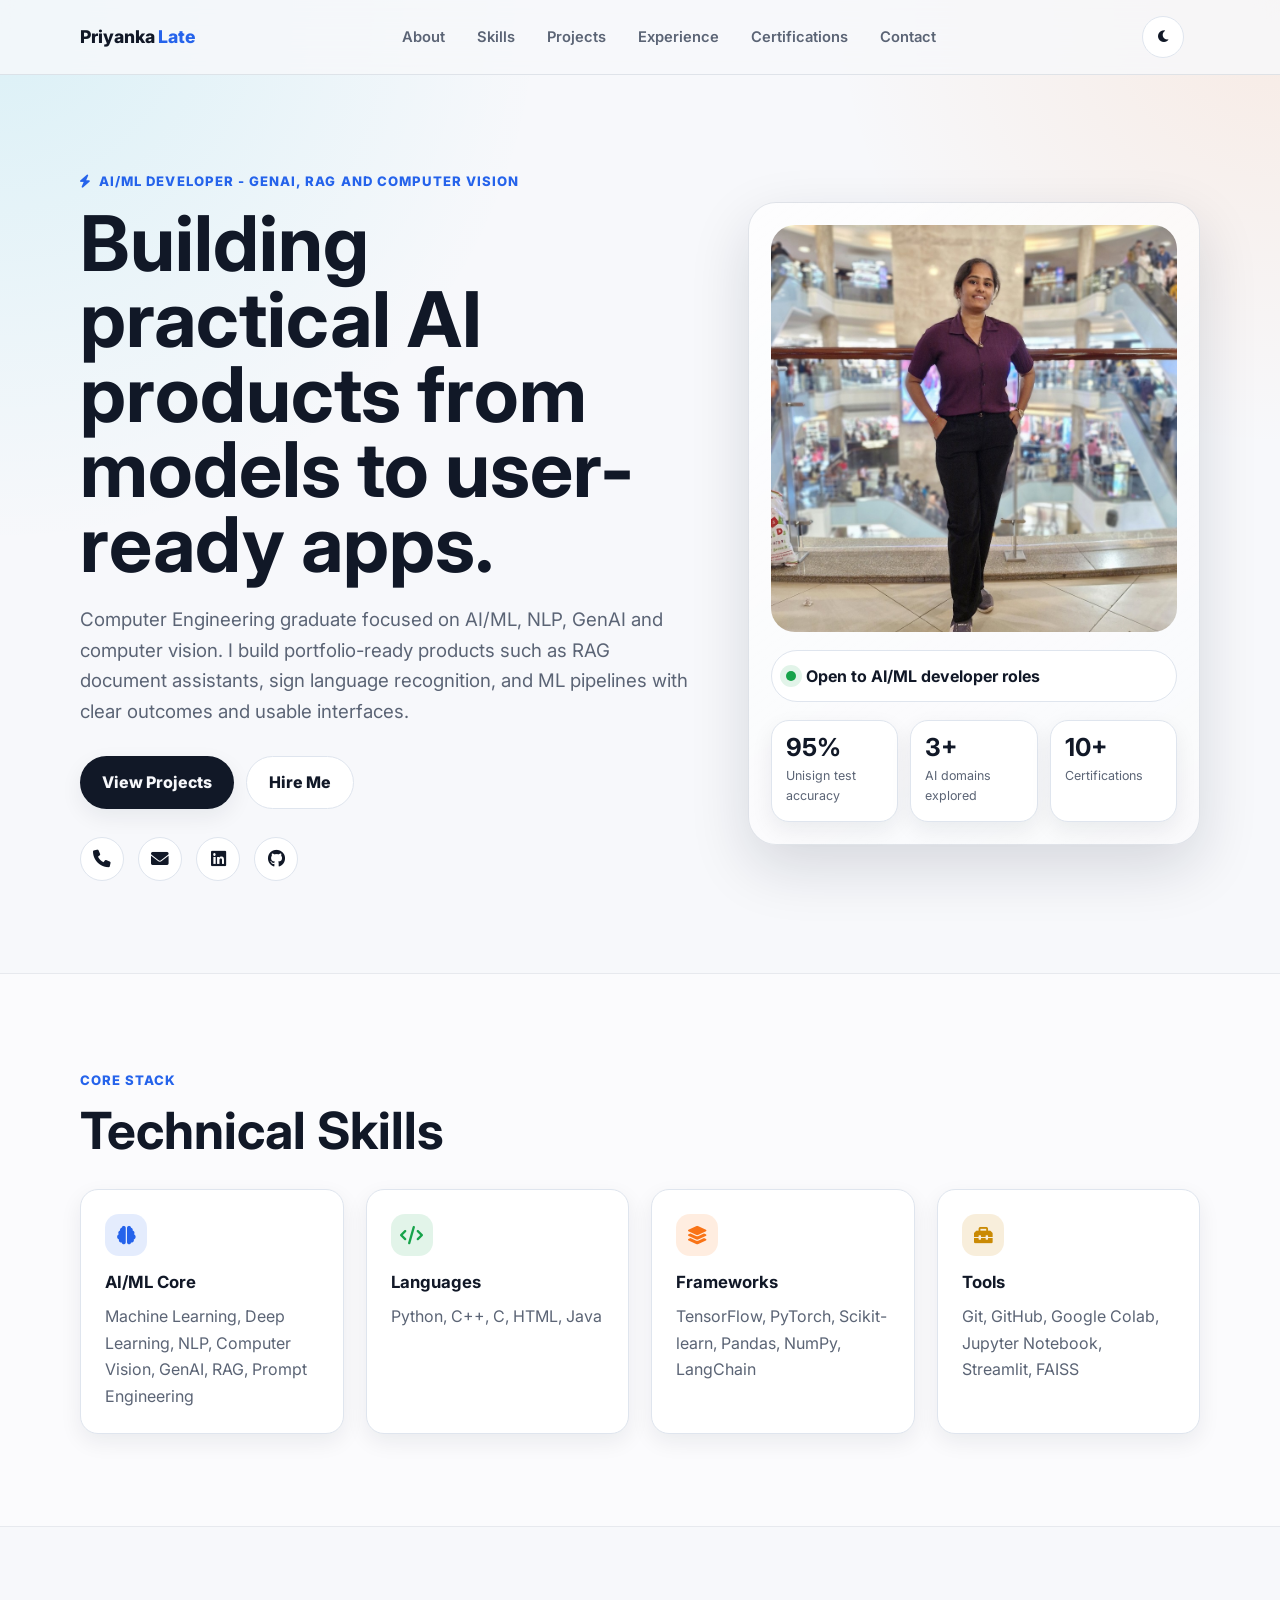
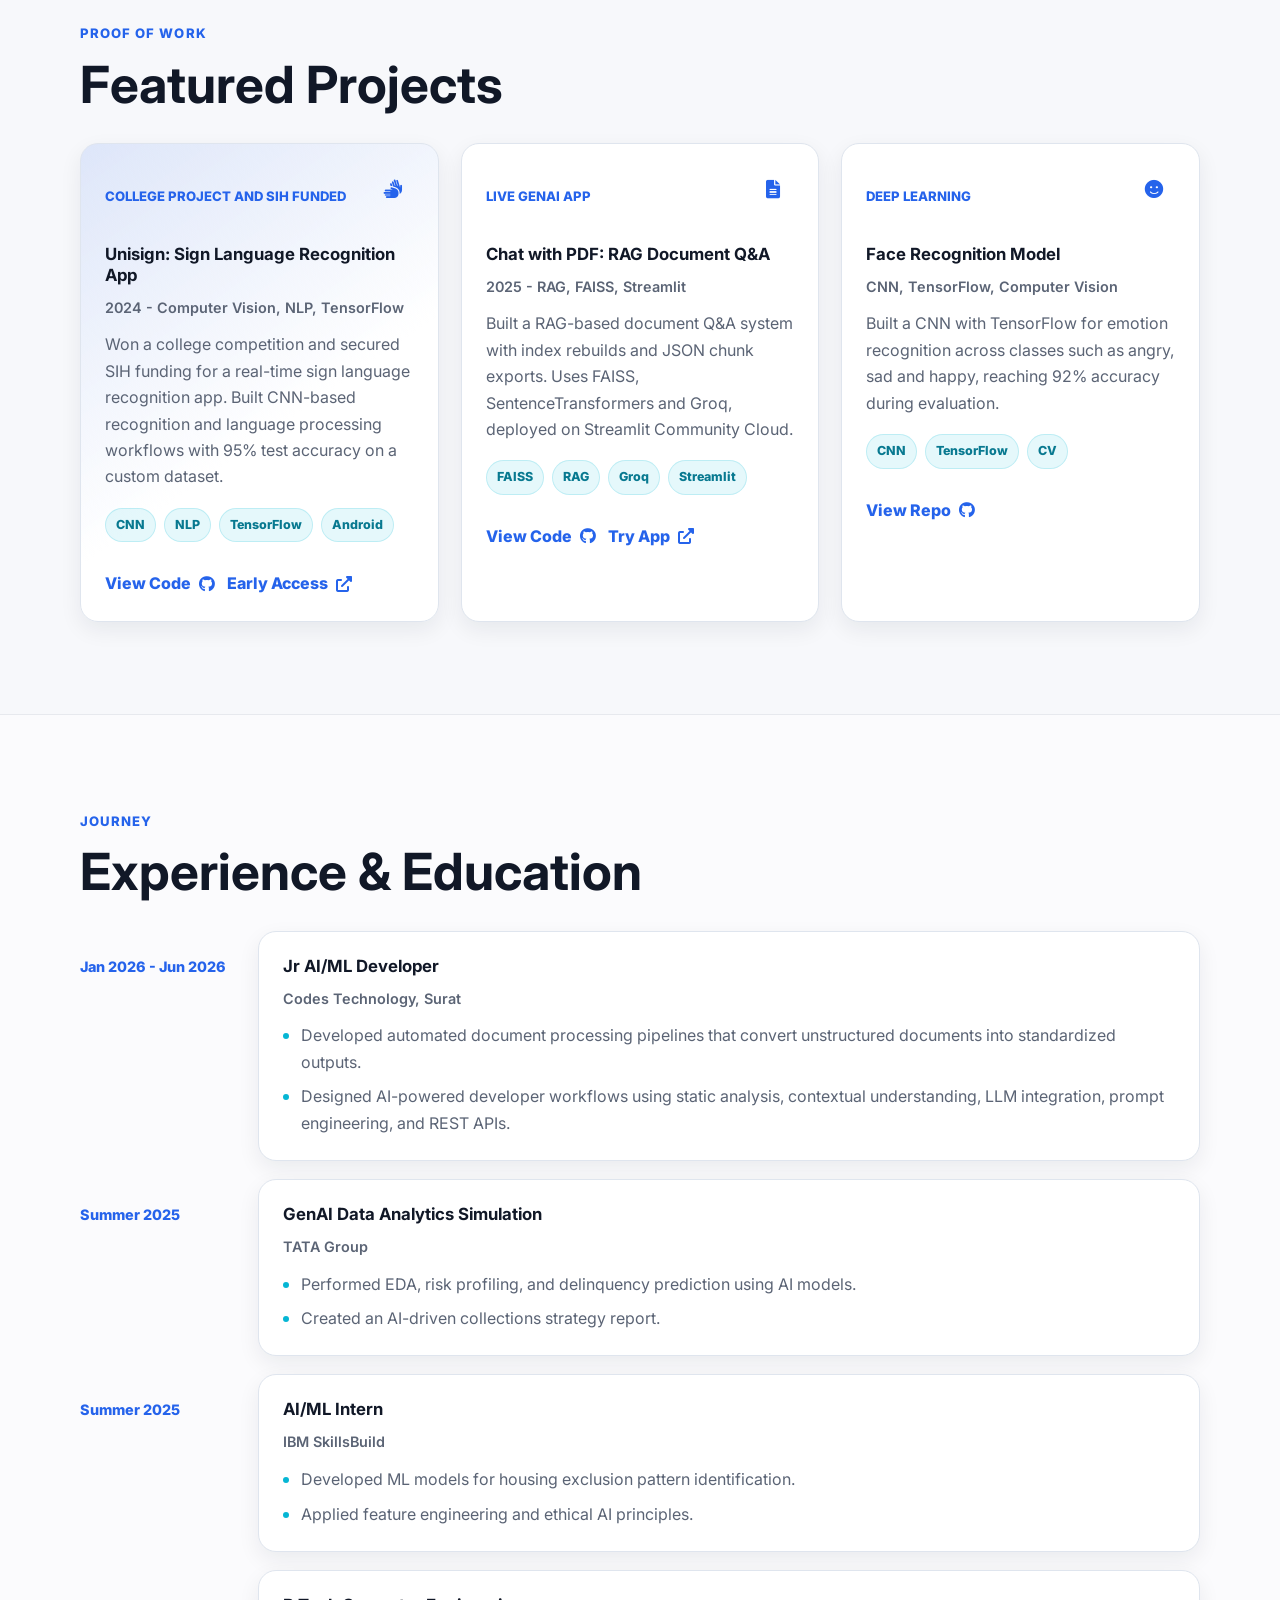
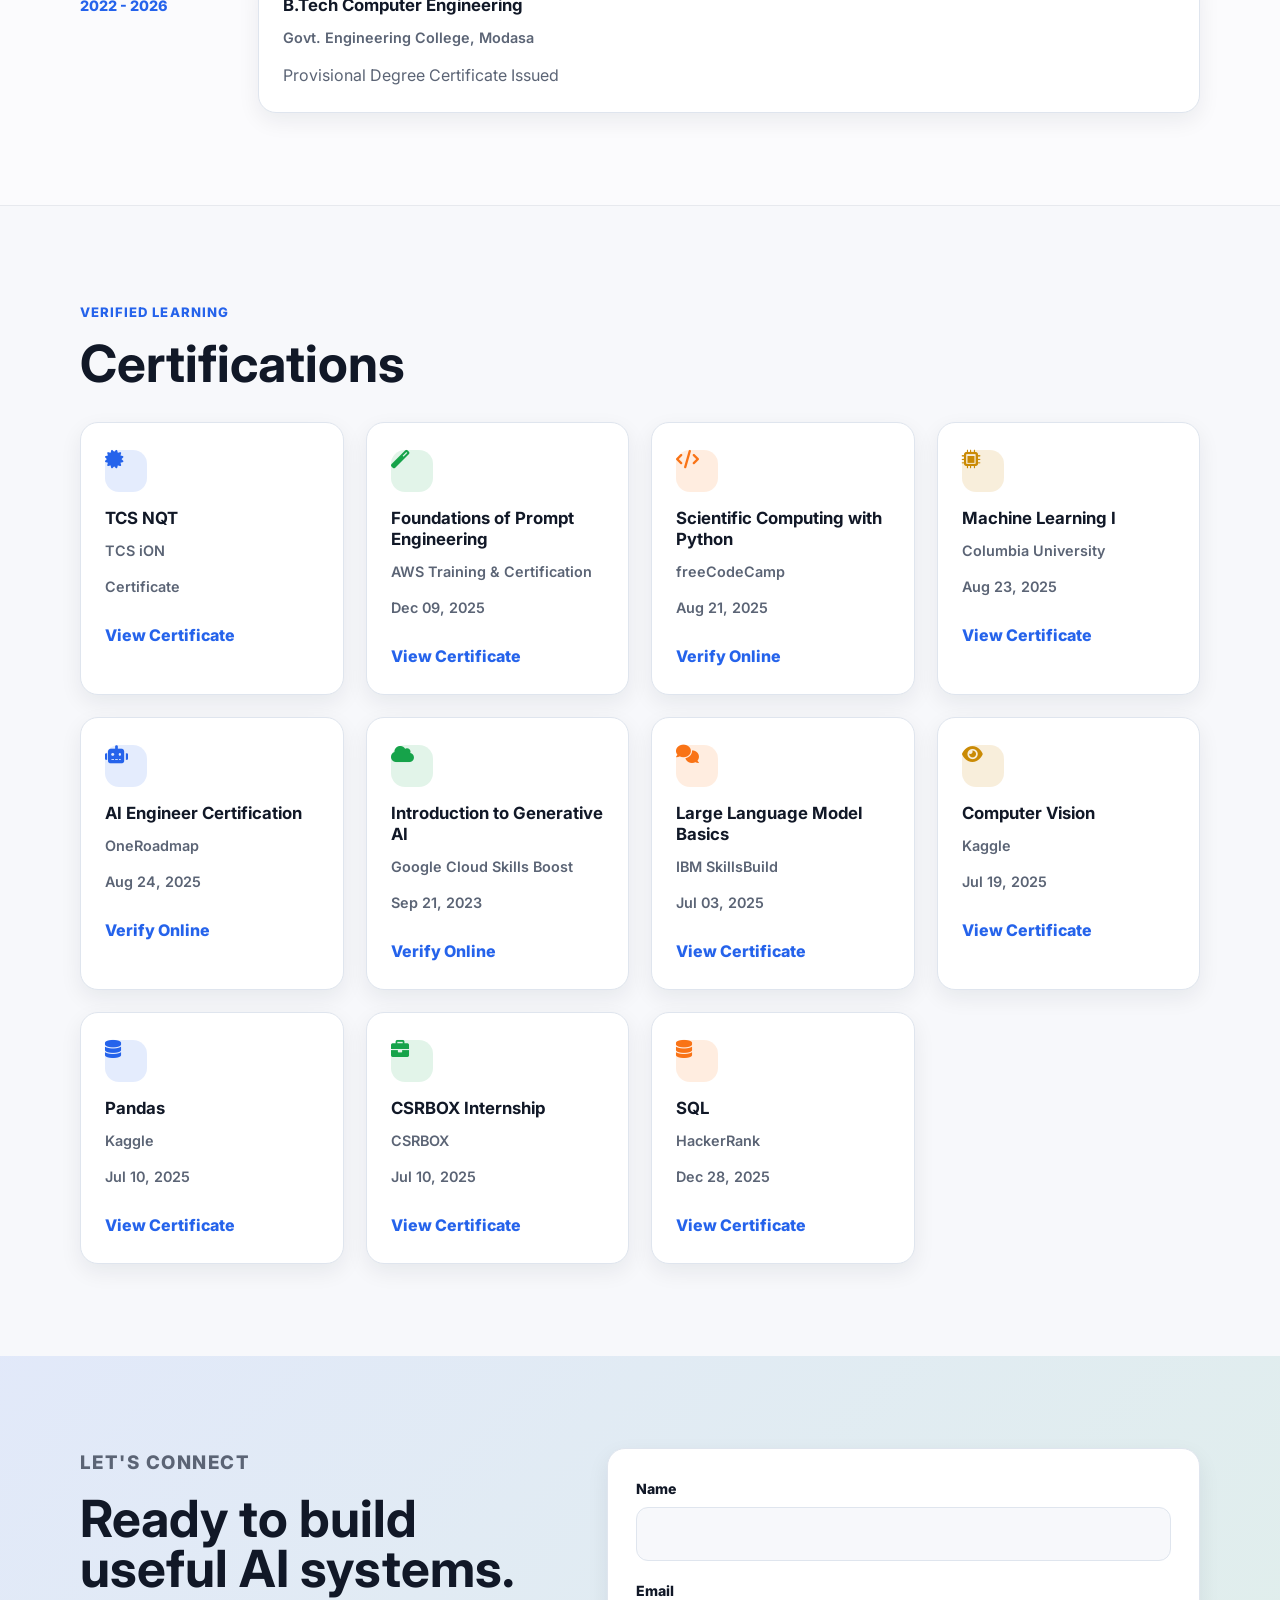
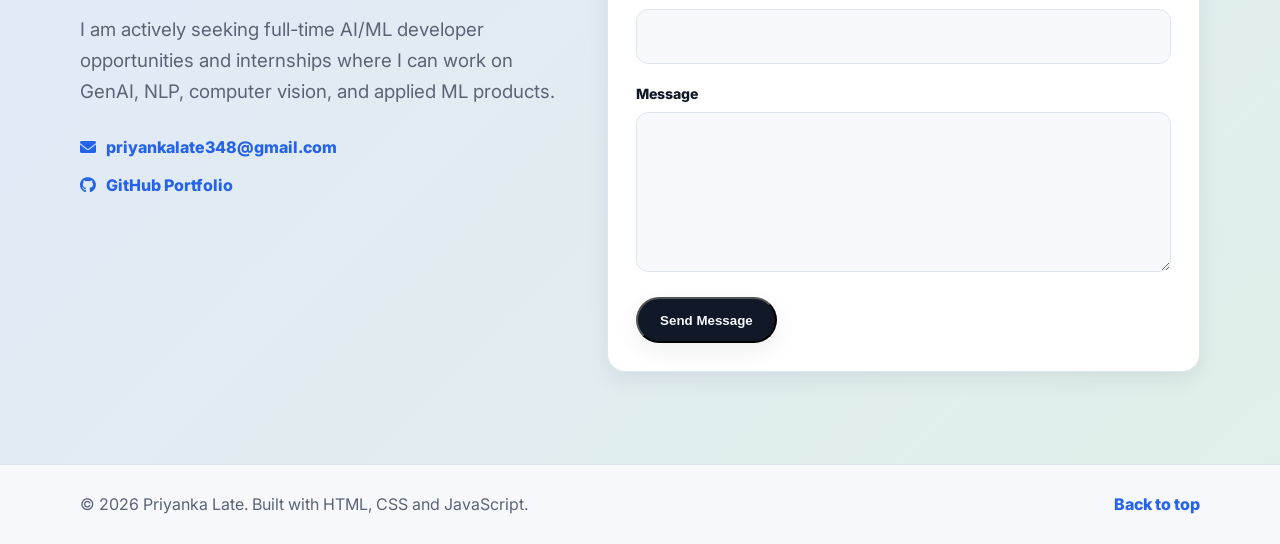
==== commit 32eb4786: "Modernize portfolio design and responsiveness" ====
--- a/index.html
+++ b/index.html
@@ -4,16 +4,21 @@
     <meta charset="UTF-8">
     <meta name="viewport" content="width=device-width, initial-scale=1.0">
     <title>Priyanka Late - AI/ML Developer Portfolio</title>
+    <meta name="description" content="Portfolio of Priyanka Late, an AI/ML developer building GenAI, RAG, NLP, and computer vision projects.">
     <link rel="stylesheet" href="style.css">
-    <link href="https://fonts.googleapis.com/css2?family=Roboto:wght@300;400;700&display=swap" rel="stylesheet">
+    <link rel="preconnect" href="https://fonts.googleapis.com">
+    <link rel="preconnect" href="https://fonts.gstatic.com" crossorigin>
+    <link href="https://fonts.googleapis.com/css2?family=Inter:wght@400;500;600;700;800&display=swap" rel="stylesheet">
     <link rel="stylesheet" href="https://cdnjs.cloudflare.com/ajax/libs/font-awesome/6.0.0-beta3/css/all.min.css">
 </head>
 <body>
-
     <header>
         <div class="container nav-container">
-            <h1>Priyanka Late</h1>
-            <nav>
+            <a class="brand" href="#about" aria-label="Priyanka Late home">Priyanka<span>Late</span></a>
+            <button class="menu-toggle" type="button" aria-label="Toggle navigation" aria-expanded="false">
+                <i class="fas fa-bars"></i>
+            </button>
+            <nav id="site-nav">
                 <a href="#about">About</a>
                 <a href="#skills">Skills</a>
                 <a href="#projects">Projects</a>
@@ -21,7 +26,7 @@
                 <a href="#certifications">Certifications</a>
                 <a href="#contact">Contact</a>
             </nav>
-            <button id="dark-mode-toggle" class="toggle-btn" aria-label="Toggle Dark Mode">
+            <button id="dark-mode-toggle" class="toggle-btn" aria-label="Toggle dark mode">
                 <i class="fas fa-moon"></i>
             </button>
         </div>
@@ -29,244 +34,307 @@
 
     <main>
         <section id="about" class="hero section-padding">
-            <div class="container">
+            <div class="container hero-grid">
                 <div class="hero-content">
-                    <h2>AI/ML Developer</h2>
+                    <p class="eyebrow"><i class="fas fa-bolt"></i> AI/ML Developer - GenAI, RAG and Computer Vision</p>
+                    <h1>Building practical AI products from models to user-ready apps.</h1>
                     <p class="summary">
-                        Computer Engineering student specializing in AI/ML with hands-on experience in GenAI, NLP, and computer vision. Winner of college competition and SIH funding recipient for a sign language recognition app. Proficient in building ML models and RAG-based applications.
+                        Computer Engineering graduate focused on AI/ML, NLP, GenAI and computer vision. I build portfolio-ready products such as RAG document assistants, sign language recognition, and ML pipelines with clear outcomes and usable interfaces.
                     </p>
-                    <div class="contact-links">
-                        <a href="tel:+916351478897" target="_blank" aria-label="Phone"><i class="fas fa-phone"></i></a>
-                        <a href="mailto:priyankalate348@gmail.com" target="_blank" aria-label="Email"><i class="fas fa-envelope"></i></a>
-                        <a href="https://www.linkedin.com/in/priyanka-late-1264a4316/" target="_blank" aria-label="LinkedIn"><i class="fab fa-linkedin"></i></a>
-                        <a href="https://github.com/Priyanka777444" target="_blank" aria-label="GitHub"><i class="fab fa-github"></i></a>
-                    </div>
-                </div>
-                <div class="hero-image">
-                    <img src="Profile1.jpg" alt="Priyanka Late" style="width: 100%; height: 100%; object-fit: cover; border-radius: 50%;">
-                </div>
+                    <div class="hero-actions">
+                        <a href="#projects" class="btn-primary">View Projects</a>
+                        <a href="mailto:priyankalate348@gmail.com" class="btn-secondary">Hire Me</a>
+                    </div>
+                    <div class="contact-links" aria-label="Contact links">
+                        <a href="tel:+916351478897" aria-label="Phone"><i class="fas fa-phone"></i></a>
+                        <a href="mailto:priyankalate348@gmail.com" aria-label="Email"><i class="fas fa-envelope"></i></a>
+                        <a href="https://www.linkedin.com/in/priyanka-late-1264a4316/" target="_blank" rel="noopener" aria-label="LinkedIn"><i class="fab fa-linkedin"></i></a>
+                        <a href="https://github.com/Priyanka777444" target="_blank" rel="noopener" aria-label="GitHub"><i class="fab fa-github"></i></a>
+                    </div>
+                </div>
+
+                <aside class="hero-panel" aria-label="Portfolio highlights">
+                    <div class="hero-image">
+                        <img src="Profile1.jpg" alt="Priyanka Late">
+                    </div>
+                    <div class="status-card">
+                        <span class="status-dot"></span>
+                        Open to AI/ML developer roles
+                    </div>
+                    <div class="metrics-grid">
+                        <div>
+                            <strong>95%</strong>
+                            <span>Unisign test accuracy</span>
+                        </div>
+                        <div>
+                            <strong>3+</strong>
+                            <span>AI domains explored</span>
+                        </div>
+                        <div>
+                            <strong>10+</strong>
+                            <span>Certifications</span>
+                        </div>
+                    </div>
+                </aside>
             </div>
         </section>
 
         <section id="skills" class="section-padding background-alt">
             <div class="container">
-                <h3><i class="fas fa-cogs"></i> Technical Skills</h3>
+                <div class="section-heading">
+                    <p class="eyebrow">Core Stack</p>
+                    <h2>Technical Skills</h2>
+                </div>
                 <div class="skills-grid">
-                    <div class="skill-category">
-                        <h4>AI/ML Core</h4>
+                    <div class="skill-category accent-blue">
+                        <i class="fas fa-brain"></i>
+                        <h3>AI/ML Core</h3>
                         <p>Machine Learning, Deep Learning, NLP, Computer Vision, GenAI, RAG, Prompt Engineering</p>
                     </div>
-                    <div class="skill-category">
-                        <h4>Languages</h4>
-                        <p>Python, C++, C, Html, Java</p>
-                    </div>
-                    <div class="skill-category">
-                        <h4>Frameworks</h4>
+                    <div class="skill-category accent-green">
+                        <i class="fas fa-code"></i>
+                        <h3>Languages</h3>
+                        <p>Python, C++, C, HTML, Java</p>
+                    </div>
+                    <div class="skill-category accent-coral">
+                        <i class="fas fa-layer-group"></i>
+                        <h3>Frameworks</h3>
                         <p>TensorFlow, PyTorch, Scikit-learn, Pandas, NumPy, LangChain</p>
                     </div>
-                    <div class="skill-category">
-                        <h4>Tools</h4>
-                        <p>Git, GitHub, Google Colab, Jupyter Notebook</p>
+                    <div class="skill-category accent-gold">
+                        <i class="fas fa-toolbox"></i>
+                        <h3>Tools</h3>
+                        <p>Git, GitHub, Google Colab, Jupyter Notebook, Streamlit, FAISS</p>
                     </div>
                 </div>
             </div>
         </section>
 
         <section id="projects" class="section-padding">
-        <div class="container">
-        <h3><i class="fas fa-project-diagram"></i> Featured Projects</h3>
-        <div class="project-grid">
-
-            <div class="project-card">
-                <h4>Unisign: Sign Language Recognition App</h4>
-                <p class="project-meta">College Project & SIH | 2024</p>
-                <p>Won college competition and secured SIH funding; developed real-time sign language recognition using CNN and NLP. Achieved 95% test accuracy on a custom dataset. Currently in closed/early access testing on Google Play — join the <a href="https://groups.google.com/g/unisign09/" target="_blank">tester group</a> first.</p>
-                <div class="project-tech">
-                    <span>CNN</span> <span>NLP</span> <span>TensorFlow</span>
-                </div>
-                <a href="https://github.com/Priyanka777444/unisign-sign-language-recognition" target="_blank" class="project-link">View Code <i class="fab fa-github"></i></a>
-                <a href="https://play.google.com/store/apps/details?id=com.unisign.app" target="_blank" class="project-link" style="margin-left: 20px;">Early Access (Google Play) <i class="fas fa-external-link-alt"></i></a>
-            </div>
-
-            <div class="project-card">
-                <h4>Chat with PDF: RAG-Based Document Q&A System</h4>
-                <p class="project-meta">Personal Project | 2025</p>
-                <p>A RAG-based document Q&A system with index management — rebuild index and download indexed chunks as JSON. Built with FAISS + SentenceTransformers + Groq, deployed on Streamlit Community Cloud.</p>
-                <div class="project-tech">
-                    <span>FAISS</span> <span>SentenceTransformers</span> <span>Groq</span> <span>RAG</span> <span>Streamlit</span>
-                </div>
-                <a href="https://github.com/Priyanka777444/chat-with-pdf" target="_blank" class="project-link">View Code <i class="fab fa-github"></i></a>
-                <a href="https://chat-with-pdf-kgryg7fexdbj3dl7o7jgq4.streamlit.app/" target="_blank" class="project-link" style="margin-left: 20px;">Try Live App <i class="fas fa-external-link-alt"></i></a>
-            </div>
-
-            <div class="project-card">
-                <h4>Face Recognition Model</h4>
-                <p class="project-meta">Personal Project</p>
-                <p>Built a Convolutional Neural Network (CNN) with TensorFlow; achieved 92% accuracy on emotions (angry, sad, happy, etc.).</p>
-                <div class="project-tech">
-                    <span>CNN</span> <span>TensorFlow</span> <span>CV</span>
-                </div>
-                <a href="https://github.com/Priyanka777444/Face-recognition" target="_blank" class="project-link">View Repo <i class="fab fa-github"></i></a>
-            </div>
-            
-        </div>
-        </div>
+            <div class="container">
+                <div class="section-heading">
+                    <p class="eyebrow">Proof of Work</p>
+                    <h2>Featured Projects</h2>
+                </div>
+                <div class="project-grid">
+                    <article class="project-card featured-project">
+                        <div class="project-topline">
+                            <span>College Project and SIH funded</span>
+                            <i class="fas fa-hands"></i>
+                        </div>
+                        <h3>Unisign: Sign Language Recognition App</h3>
+                        <p class="project-meta">2024 - Computer Vision, NLP, TensorFlow</p>
+                        <p>Won a college competition and secured SIH funding for a real-time sign language recognition app. Built CNN-based recognition and language processing workflows with 95% test accuracy on a custom dataset.</p>
+                        <div class="project-tech">
+                            <span>CNN</span><span>NLP</span><span>TensorFlow</span><span>Android</span>
+                        </div>
+                        <div class="project-actions">
+                            <a href="https://github.com/Priyanka777444/unisign-sign-language-recognition" target="_blank" rel="noopener" class="project-link">View Code <i class="fab fa-github"></i></a>
+                            <a href="https://play.google.com/store/apps/details?id=com.unisign.app" target="_blank" rel="noopener" class="project-link">Early Access <i class="fas fa-external-link-alt"></i></a>
+                        </div>
+                    </article>
+
+                    <article class="project-card">
+                        <div class="project-topline">
+                            <span>Live GenAI app</span>
+                            <i class="fas fa-file-alt"></i>
+                        </div>
+                        <h3>Chat with PDF: RAG Document Q&A</h3>
+                        <p class="project-meta">2025 - RAG, FAISS, Streamlit</p>
+                        <p>Built a RAG-based document Q&A system with index rebuilds and JSON chunk exports. Uses FAISS, SentenceTransformers and Groq, deployed on Streamlit Community Cloud.</p>
+                        <div class="project-tech">
+                            <span>FAISS</span><span>RAG</span><span>Groq</span><span>Streamlit</span>
+                        </div>
+                        <div class="project-actions">
+                            <a href="https://github.com/Priyanka777444/chat-with-pdf" target="_blank" rel="noopener" class="project-link">View Code <i class="fab fa-github"></i></a>
+                            <a href="https://chat-with-pdf-kgryg7fexdbj3dl7o7jgq4.streamlit.app/" target="_blank" rel="noopener" class="project-link">Try App <i class="fas fa-external-link-alt"></i></a>
+                        </div>
+                    </article>
+
+                    <article class="project-card">
+                        <div class="project-topline">
+                            <span>Deep learning</span>
+                            <i class="fas fa-smile"></i>
+                        </div>
+                        <h3>Face Recognition Model</h3>
+                        <p class="project-meta">CNN, TensorFlow, Computer Vision</p>
+                        <p>Built a CNN with TensorFlow for emotion recognition across classes such as angry, sad and happy, reaching 92% accuracy during evaluation.</p>
+                        <div class="project-tech">
+                            <span>CNN</span><span>TensorFlow</span><span>CV</span>
+                        </div>
+                        <div class="project-actions">
+                            <a href="https://github.com/Priyanka777444/Face-recognition" target="_blank" rel="noopener" class="project-link">View Repo <i class="fab fa-github"></i></a>
+                        </div>
+                    </article>
+                </div>
+            </div>
         </section>
 
         <section id="experience" class="section-padding background-alt">
             <div class="container">
-                <h3><i class="fas fa-briefcase"></i> Experience & Education</h3>
+                <div class="section-heading">
+                    <p class="eyebrow">Journey</p>
+                    <h2>Experience & Education</h2>
+                </div>
                 <div class="timeline">
-                    <div class="timeline-item">
-                        <div class="timeline-date">Jan 2026 – Jun 2026</div>
+                    <article class="timeline-item">
+                        <div class="timeline-date">Jan 2026 - Jun 2026</div>
                         <div class="timeline-content">
-                            <h4>Jr AI/ML Developer</h4>
+                            <h3>Jr AI/ML Developer</h3>
                             <p class="company">Codes Technology, Surat</p>
                             <ul>
-                                <li>Developed an automated document processing pipeline converting unstructured documents into standardized outputs using Python-based document processing tools.</li>
-                                <li>Designed AI-powered developer workflows incorporating static analysis, contextual understanding, LLM integration, prompt engineering, and REST APIs.</li>
+                                <li>Developed automated document processing pipelines that convert unstructured documents into standardized outputs.</li>
+                                <li>Designed AI-powered developer workflows using static analysis, contextual understanding, LLM integration, prompt engineering, and REST APIs.</li>
                             </ul>
                         </div>
-                    </div>
-
-                    <div class="timeline-item">
+                    </article>
+
+                    <article class="timeline-item">
                         <div class="timeline-date">Summer 2025</div>
                         <div class="timeline-content">
-                            <h4>GenAI Data Analytics Simulation</h4>
+                            <h3>GenAI Data Analytics Simulation</h3>
                             <p class="company">TATA Group</p>
                             <ul>
                                 <li>Performed EDA, risk profiling, and delinquency prediction using AI models.</li>
                                 <li>Created an AI-driven collections strategy report.</li>
                             </ul>
                         </div>
-                    </div>
-
-                    <div class="timeline-item">
+                    </article>
+
+                    <article class="timeline-item">
                         <div class="timeline-date">Summer 2025</div>
                         <div class="timeline-content">
-                            <h4>AI/ML Intern</h4>
+                            <h3>AI/ML Intern</h3>
                             <p class="company">IBM SkillsBuild</p>
                             <ul>
                                 <li>Developed ML models for housing exclusion pattern identification.</li>
                                 <li>Applied feature engineering and ethical AI principles.</li>
                             </ul>
                         </div>
-                    </div>
-
-                    <div class="timeline-item">
-                        <div class="timeline-date">2022 – 2026</div>
+                    </article>
+
+                    <article class="timeline-item">
+                        <div class="timeline-date">2022 - 2026</div>
                         <div class="timeline-content">
-                            <h4>B.Tech Computer Engineering</h4>
+                            <h3>B.Tech Computer Engineering</h3>
                             <p class="company">Govt. Engineering College, Modasa</p>
-                            <p style="font-size: 0.85rem; color: var(--secondary-color); margin-top: 6px;">(Provisional Degree Certificate Issued)</p>
-                        </div>
-                    </div>
+                            <p class="note">Provisional Degree Certificate Issued</p>
+                        </div>
+                    </article>
                 </div>
             </div>
         </section>
 
         <section id="certifications" class="section-padding">
             <div class="container">
-                <h3><i class="fas fa-award"></i> Certifications</h3>
+                <div class="section-heading">
+                    <p class="eyebrow">Verified Learning</p>
+                    <h2>Certifications</h2>
+                </div>
                 <div class="cert-grid">
-                    
-                    <div class="cert-card">
+                    <article class="cert-card">
                         <i class="fas fa-certificate cert-icon"></i>
-                        <h5>TCS NQT</h5>
+                        <h3>TCS NQT</h3>
                         <p class="issuer">TCS iON</p>
                         <p class="date">Certificate</p>
                         <a href="certificates/TCS-NQT.pdf" target="_blank" class="project-link">View Certificate</a>
-                    </div>
-                    <div class="cert-card">
-                        <i class="fas fa-certificate cert-icon"></i>
-                        <h5>Foundations of Prompt Engineering</h5>
+                    </article>
+
+                    <article class="cert-card">
+                        <i class="fas fa-magic cert-icon"></i>
+                        <h3>Foundations of Prompt Engineering</h3>
                         <p class="issuer">AWS Training & Certification</p>
                         <p class="date">Dec 09, 2025</p>
                         <a href="certificates/AWSPrompt.pdf" target="_blank" class="project-link">View Certificate</a>
-                    </div>
-
-                    <div class="cert-card">
+                    </article>
+
+                    <article class="cert-card">
                         <i class="fas fa-code cert-icon"></i>
-                        <h5>Scientific Computing with Python</h5>
+                        <h3>Scientific Computing with Python</h3>
                         <p class="issuer">freeCodeCamp</p>
                         <p class="date">Aug 21, 2025</p>
-                        <a href="https://freecodecamp.org/certification/priyankasl/scientific-computing-with-python-v7" target="_blank" class="project-link">Verify Online</a>
-                    </div>
-
-                    <div class="cert-card">
+                        <a href="https://freecodecamp.org/certification/priyankasl/scientific-computing-with-python-v7" target="_blank" rel="noopener" class="project-link">Verify Online</a>
+                    </article>
+
+                    <article class="cert-card">
                         <i class="fas fa-microchip cert-icon"></i>
-                        <h5>Machine Learning I</h5>
+                        <h3>Machine Learning I</h3>
                         <p class="issuer">Columbia University</p>
                         <p class="date">Aug 23, 2025</p>
                         <a href="certificates/C_ML-1.pdf" target="_blank" class="project-link">View Certificate</a>
-                    </div>
-
-                    <div class="cert-card">
+                    </article>
+
+                    <article class="cert-card">
                         <i class="fas fa-robot cert-icon"></i>
-                        <h5>AI Engineer Certification</h5>
+                        <h3>AI Engineer Certification</h3>
                         <p class="issuer">OneRoadmap</p>
                         <p class="date">Aug 24, 2025</p>
-                        <a href="https://oneroadmap.io/skills/ai/certificate/CERT-CE7ABFFA" target="_blank" class="project-link">Verify Online</a>
-                    </div>
-
-                    <div class="cert-card">
+                        <a href="https://oneroadmap.io/skills/ai/certificate/CERT-CE7ABFFA" target="_blank" rel="noopener" class="project-link">Verify Online</a>
+                    </article>
+
+                    <article class="cert-card">
                         <i class="fas fa-cloud cert-icon"></i>
-                        <h5>Introduction to Generative AI</h5>
+                        <h3>Introduction to Generative AI</h3>
                         <p class="issuer">Google Cloud Skills Boost</p>
                         <p class="date">Sep 21, 2023</p>
-                        <a href="https://www.cloudskillsboost.google/public_profiles/ef59e664-f978-4bc6-b9cb-c8c8e4df4a3b" target="_blank" class="project-link">Verify Online</a>
-                    </div>
-                    
-                    <div class="cert-card">
+                        <a href="https://www.cloudskillsboost.google/public_profiles/ef59e664-f978-4bc6-b9cb-c8c8e4df4a3b" target="_blank" rel="noopener" class="project-link">Verify Online</a>
+                    </article>
+
+                    <article class="cert-card">
                         <i class="fas fa-comments cert-icon"></i>
-                        <h5>Large Language Model Basics</h5>
-                        <p class="issuer">IBM Skills Build</p>
+                        <h3>Large Language Model Basics</h3>
+                        <p class="issuer">IBM SkillsBuild</p>
                         <p class="date">Jul 03, 2025</p>
                         <a href="certificates/LLM.certy.pdf" target="_blank" class="project-link">View Certificate</a>
-                    </div>
-
-                    <div class="cert-card">
+                    </article>
+
+                    <article class="cert-card">
                         <i class="fas fa-eye cert-icon"></i>
-                        <h5>Computer Vision</h5>
+                        <h3>Computer Vision</h3>
                         <p class="issuer">Kaggle</p>
-                        <p class="date">July 19, 2025</p>
-                        <a href="certificates/PRIYANKA LATE - Computer Vision.jpg" target="_blank" class="project-link">View Certificate</a>
-                    </div>
-                    
-                    <div class="cert-card">
+                        <p class="date">Jul 19, 2025</p>
+                        <a href="certificates/PRIYANKA LATE - Computer Vision.png" target="_blank" class="project-link">View Certificate</a>
+                    </article>
+
+                    <article class="cert-card">
                         <i class="fas fa-database cert-icon"></i>
-                        <h5>Pandas</h5>
+                        <h3>Pandas</h3>
                         <p class="issuer">Kaggle</p>
                         <p class="date">Jul 10, 2025</p>
                         <a href="certificates/Pandas.pdf" target="_blank" class="project-link">View Certificate</a>
-                    </div>
-
-                    <div class="cert-card">
-                        <i class="fas fa-box cert-icon"></i>
-                        <h5>CSRBOX Internship</h5>
+                    </article>
+
+                    <article class="cert-card">
+                        <i class="fas fa-briefcase cert-icon"></i>
+                        <h3>CSRBOX Internship</h3>
                         <p class="issuer">CSRBOX</p>
                         <p class="date">Jul 10, 2025</p>
                         <a href="certificates/Priya Santosh Late.pdf" target="_blank" class="project-link">View Certificate</a>
-                    </div>
-
-                    <div class="cert-card">
+                    </article>
+
+                    <article class="cert-card">
                         <i class="fas fa-database cert-icon"></i>
-                        <h5>SQL</h5>
-                        <p class="issuer">Hacker Rank</p>
-                        <p class="date">28 dec, 2025</p>
+                        <h3>SQL</h3>
+                        <p class="issuer">HackerRank</p>
+                        <p class="date">Dec 28, 2025</p>
                         <a href="certificates/sql_basic certificate.pdf" target="_blank" class="project-link">View Certificate</a>
-                    </div>
-
-
-                </div>
-            </div>
-        </section>
-
-        <section id="contact" class="section-padding background-alt">
-            <div class="container">
-                <h3><i class="fas fa-handshake"></i> Get In Touch</h3>
-                <p>I am actively seeking full-time opportunities as an AI/ML developer. Feel free to connect!</p>
-                
+                    </article>
+                </div>
+            </div>
+        </section>
+
+        <section id="contact" class="section-padding contact-section">
+            <div class="container contact-grid">
+                <div>
+                    <p class="eyebrow">Let's Connect</p>
+                    <h2>Ready to build useful AI systems.</h2>
+                    <p>I am actively seeking full-time AI/ML developer opportunities and internships where I can work on GenAI, NLP, computer vision, and applied ML products.</p>
+                    <div class="contact-mini-links">
+                        <a href="mailto:priyankalate348@gmail.com"><i class="fas fa-envelope"></i> priyankalate348@gmail.com</a>
+                        <a href="https://github.com/Priyanka777444" target="_blank" rel="noopener"><i class="fab fa-github"></i> GitHub Portfolio</a>
+                    </div>
+                </div>
+
                 <form action="https://formspree.io/f/xnneonzw" method="POST" class="contact-form">
                     <div class="form-group">
                         <label for="name">Name</label>
@@ -287,11 +355,12 @@
     </main>
 
     <footer>
-        <div class="container">
-            <p>&copy; 2026 Priyanka Late. Built with <i class="fas fa-code"></i> and Passion.</p>
+        <div class="container footer-content">
+            <p>&copy; 2026 Priyanka Late. Built with HTML, CSS and JavaScript.</p>
+            <a href="#about">Back to top</a>
         </div>
     </footer>
 
     <script src="script.js"></script>
 </body>
-</html>+</html>
--- a/style.css
+++ b/style.css
@@ -1,332 +1,725 @@
-/* -----------------------------------------------------------
-   GLOBAL VARIABLES & RESET
-   Theme: "AI Energy" (Electric Violet to Blue)
------------------------------------------------------------ */
 :root {
-    --primary-color: #4f46e5; /* Fallback */
-    --primary-gradient: linear-gradient(135deg, #4f46e5 0%, #8b5cf6 100%); /* Indigo to Violet */
-    --secondary-color: #64748b;
-    --text-color: #1e293b;
-    --background-color: #f8fafc;
-    --card-background: #ffffff;
-    --border-color: #e2e8f0;
-    --nav-bg: rgba(255, 255, 255, 0.95); /* Semi-transparent for blur */
-    --shadow-sm: 0 1px 2px 0 rgba(0, 0, 0, 0.05);
-    --shadow-md: 0 4px 6px -1px rgba(0, 0, 0, 0.1);
-    --shadow-lg: 0 10px 15px -3px rgba(0, 0, 0, 0.1);
-    --shadow-glow: 0 0 15px rgba(79, 70, 229, 0.3); /* Glow effect */
-    --font-family: 'Roboto', sans-serif;
-}
-
-/* DARK MODE VARIABLES - The "Hacker/Dev" Look */
+    --ink: #111827;
+    --muted: #5b6475;
+    --bg: #f7f8fb;
+    --surface: #ffffff;
+    --surface-soft: #eef7f4;
+    --border: #dfe5ee;
+    --primary: #2563eb;
+    --cyan: #06b6d4;
+    --green: #16a34a;
+    --coral: #f97316;
+    --gold: #ca8a04;
+    --shadow-sm: 0 8px 22px rgba(17, 24, 39, 0.07);
+    --shadow-lg: 0 22px 60px rgba(17, 24, 39, 0.14);
+    --font: 'Inter', Arial, sans-serif;
+}
+
 .dark-mode {
-    --text-color: #f1f5f9;
-    --background-color: #0f172a; /* Deep Slate */
-    --card-background: #1e293b;
-    --border-color: #334155;
-    --secondary-color: #94a3b8;
-    --nav-bg: rgba(15, 23, 42, 0.95);
-    --shadow-md: 0 4px 6px -1px rgba(0, 0, 0, 0.3);
-    --shadow-glow: 0 0 20px rgba(139, 92, 246, 0.4);
-}
-
-* { margin: 0; padding: 0; box-sizing: border-box; }
-html { scroll-behavior: smooth; }
+    --ink: #eef2ff;
+    --muted: #b7c0cf;
+    --bg: #0c111d;
+    --surface: #141b2a;
+    --surface-soft: #111f2a;
+    --border: #263349;
+    --shadow-sm: 0 8px 22px rgba(0, 0, 0, 0.26);
+    --shadow-lg: 0 26px 70px rgba(0, 0, 0, 0.38);
+}
+
+* {
+    box-sizing: border-box;
+    margin: 0;
+    padding: 0;
+}
+
+html {
+    scroll-behavior: smooth;
+    scroll-padding-top: 88px;
+}
 
 body {
-    font-family: var(--font-family);
-    line-height: 1.7;
-    color: var(--text-color);
-    background-color: var(--background-color);
-    transition: background-color 0.3s ease, color 0.3s ease;
-    overflow-x: hidden; /* Prevent horizontal scroll from animations */
-}
-
-/* -----------------------------------------------------------
-   TYPOGRAPHY & UTILITIES
------------------------------------------------------------ */
-h1, h2, h3, h4, h5 {
-    font-weight: 700;
-    margin-bottom: 1rem;
-    line-height: 1.2;
-}
-
-/* Energetic Gradient Text for Key Headers */
-h1, h2 span, h3 {
-    background: var(--primary-gradient);
-    -webkit-background-clip: text;
-    -webkit-text-fill-color: transparent;
-    display: inline-block; /* Required for gradient text */
-}
-
-a { text-decoration: none; color: inherit; transition: all 0.3s ease; }
-ul { list-style: none; }
-
-.container { max-width: 1200px; margin: 0 auto; padding: 0 20px; }
-.section-padding { padding: 100px 0; }
-.background-alt { background-color: rgba(0,0,0,0.02); } /* Subtle difference */
-.dark-mode .background-alt { background-color: rgba(255,255,255,0.02); }
-
-/* -----------------------------------------------------------
-   BUTTONS (Energetic Gradients)
------------------------------------------------------------ */
-.btn-primary {
-    background: var(--primary-gradient);
-    color: white;
-    padding: 12px 28px;
-    border: none;
-    border-radius: 50px; /* Modern pill shape */
-    cursor: pointer;
-    font-weight: 700;
-    font-size: 1rem;
-    box-shadow: var(--shadow-glow);
-    transition: transform 0.2s, box-shadow 0.2s;
-    text-transform: uppercase;
-    letter-spacing: 0.5px;
-}
-
-.btn-primary:hover {
-    transform: translateY(-3px);
-    box-shadow: 0 10px 20px rgba(79, 70, 229, 0.4);
-}
-
-.project-link {
-    display: inline-flex;
-    align-items: center;
-    gap: 8px;
-    color: #4f46e5;
-    font-weight: 600;
-    margin-top: 15px;
-}
-.dark-mode .project-link { color: #a78bfa; }
-.project-link:hover { gap: 12px; /* Link arrow moves on hover */ }
-
-/* -----------------------------------------------------------
-   NAVBAR (Glassmorphism)
------------------------------------------------------------ */
+    background:
+        radial-gradient(circle at top left, rgba(6, 182, 212, 0.12), transparent 34rem),
+        radial-gradient(circle at top right, rgba(249, 115, 22, 0.10), transparent 28rem),
+        var(--bg);
+    color: var(--ink);
+    font-family: var(--font);
+    line-height: 1.65;
+    overflow-x: hidden;
+    transition: background-color 0.25s ease, color 0.25s ease;
+}
+
+img {
+    display: block;
+    max-width: 100%;
+}
+
+a {
+    color: inherit;
+    text-decoration: none;
+}
+
+ul {
+    list-style: none;
+}
+
+.container {
+    width: min(1120px, calc(100% - 40px));
+    margin: 0 auto;
+}
+
+.section-padding {
+    padding: 92px 0;
+}
+
+.background-alt {
+    background: rgba(255, 255, 255, 0.42);
+    border-block: 1px solid rgba(125, 139, 161, 0.16);
+}
+
+.dark-mode .background-alt {
+    background: rgba(255, 255, 255, 0.025);
+}
+
 header {
-    background-color: var(--nav-bg);
-    backdrop-filter: blur(10px); /* The "Frosted Glass" effect */
-    -webkit-backdrop-filter: blur(10px);
     position: sticky;
     top: 0;
-    z-index: 1000;
-    border-bottom: 1px solid var(--border-color);
+    z-index: 20;
+    background: rgba(247, 248, 251, 0.82);
+    border-bottom: 1px solid rgba(125, 139, 161, 0.2);
+    backdrop-filter: blur(18px);
+}
+
+.dark-mode header {
+    background: rgba(12, 17, 29, 0.82);
 }
 
 .nav-container {
+    align-items: center;
+    display: grid;
+    gap: 16px;
+    grid-template-columns: auto 1fr auto auto;
+    min-height: 74px;
+}
+
+.brand {
+    font-size: 1.1rem;
+    font-weight: 800;
+    letter-spacing: 0;
+}
+
+.brand span {
+    color: var(--primary);
+    margin-left: 3px;
+}
+
+nav {
+    align-items: center;
     display: flex;
+    gap: 8px;
+    justify-content: center;
+}
+
+nav a {
+    border-radius: 999px;
+    color: var(--muted);
+    font-size: 0.92rem;
+    font-weight: 600;
+    padding: 9px 12px;
+}
+
+nav a:hover,
+nav a:focus-visible {
+    background: rgba(37, 99, 235, 0.09);
+    color: var(--primary);
+}
+
+.menu-toggle,
+.toggle-btn {
+    align-items: center;
+    background: var(--surface);
+    border: 1px solid var(--border);
+    border-radius: 999px;
+    color: var(--ink);
+    cursor: pointer;
+    display: inline-flex;
+    height: 42px;
+    justify-content: center;
+    transition: transform 0.2s ease, border-color 0.2s ease;
+    width: 42px;
+}
+
+.menu-toggle {
+    display: none;
+}
+
+.menu-toggle:hover,
+.toggle-btn:hover {
+    border-color: var(--primary);
+    transform: translateY(-2px);
+}
+
+.hero {
+    min-height: calc(100vh - 74px);
+    position: relative;
+}
+
+.hero-grid {
+    align-items: center;
+    display: grid;
+    gap: 56px;
+    grid-template-columns: minmax(0, 1.15fr) minmax(300px, 0.85fr);
+}
+
+.eyebrow {
+    align-items: center;
+    color: var(--primary);
+    display: inline-flex;
+    font-size: 0.82rem;
+    font-weight: 800;
+    gap: 8px;
+    letter-spacing: 0.08em;
+    margin-bottom: 14px;
+    text-transform: uppercase;
+}
+
+.hero h1,
+.section-heading h2,
+.contact-grid h2 {
+    font-size: clamp(2.25rem, 6vw, 4.8rem);
+    letter-spacing: 0;
+    line-height: 0.98;
+    margin-bottom: 22px;
+}
+
+.section-heading h2,
+.contact-grid h2 {
+    font-size: clamp(2rem, 4vw, 3.2rem);
+}
+
+.summary,
+.contact-grid p {
+    color: var(--muted);
+    font-size: clamp(1rem, 2vw, 1.17rem);
+    max-width: 680px;
+}
+
+.hero-actions,
+.project-actions {
+    display: flex;
+    flex-wrap: wrap;
+    gap: 12px;
+    margin-top: 28px;
+}
+
+.btn-primary,
+.btn-secondary {
+    align-items: center;
+    border-radius: 999px;
+    display: inline-flex;
+    font-weight: 800;
+    justify-content: center;
+    min-height: 46px;
+    padding: 12px 22px;
+}
+
+.btn-primary {
+    background: var(--ink);
+    color: var(--bg);
+    box-shadow: var(--shadow-sm);
+}
+
+.btn-secondary {
+    background: var(--surface);
+    border: 1px solid var(--border);
+    color: var(--ink);
+}
+
+.btn-primary:hover,
+.btn-secondary:hover,
+.project-link:hover {
+    transform: translateY(-2px);
+}
+
+.contact-links {
+    display: flex;
+    gap: 14px;
+    margin-top: 28px;
+}
+
+.contact-links a {
+    align-items: center;
+    background: var(--surface);
+    border: 1px solid var(--border);
+    border-radius: 999px;
+    color: var(--ink);
+    display: inline-flex;
+    font-size: 1.1rem;
+    height: 44px;
+    justify-content: center;
+    width: 44px;
+}
+
+.contact-links a:hover {
+    border-color: var(--cyan);
+    color: var(--primary);
+    transform: translateY(-3px);
+}
+
+.hero-panel {
+    background: linear-gradient(145deg, rgba(255,255,255,0.72), rgba(255,255,255,0.34));
+    border: 1px solid rgba(125, 139, 161, 0.22);
+    border-radius: 28px;
+    box-shadow: var(--shadow-lg);
+    padding: 22px;
+}
+
+.dark-mode .hero-panel {
+    background: linear-gradient(145deg, rgba(20,27,42,0.78), rgba(20,27,42,0.42));
+}
+
+.hero-image {
+    aspect-ratio: 1;
+    border-radius: 24px;
+    overflow: hidden;
+}
+
+.hero-image img {
+    height: 100%;
+    object-fit: cover;
+    width: 100%;
+}
+
+.status-card {
+    align-items: center;
+    background: var(--surface);
+    border: 1px solid var(--border);
+    border-radius: 999px;
+    display: flex;
+    font-weight: 700;
+    gap: 10px;
+    margin: 18px 0;
+    padding: 12px 14px;
+}
+
+.status-dot {
+    background: var(--green);
+    border-radius: 999px;
+    box-shadow: 0 0 0 6px rgba(22, 163, 74, 0.12);
+    height: 10px;
+    width: 10px;
+}
+
+.metrics-grid {
+    display: grid;
+    gap: 12px;
+    grid-template-columns: repeat(3, 1fr);
+}
+
+.metrics-grid div,
+.project-card,
+.cert-card,
+.skill-category,
+.timeline-content,
+.contact-form {
+    background: var(--surface);
+    border: 1px solid var(--border);
+    border-radius: 18px;
+    box-shadow: var(--shadow-sm);
+}
+
+.metrics-grid div {
+    padding: 14px;
+}
+
+.metrics-grid strong {
+    display: block;
+    font-size: 1.55rem;
+    line-height: 1;
+}
+
+.metrics-grid span {
+    color: var(--muted);
+    display: block;
+    font-size: 0.78rem;
+    margin-top: 6px;
+}
+
+.section-heading {
+    margin-bottom: 34px;
+    max-width: 760px;
+}
+
+.skills-grid,
+.project-grid,
+.cert-grid {
+    display: grid;
+    gap: 22px;
+}
+
+.skills-grid {
+    grid-template-columns: repeat(4, minmax(0, 1fr));
+}
+
+.project-grid {
+    grid-template-columns: repeat(3, minmax(0, 1fr));
+}
+
+.cert-grid {
+    grid-template-columns: repeat(auto-fit, minmax(230px, 1fr));
+}
+
+.skill-category,
+.project-card,
+.cert-card,
+.timeline-content {
+    padding: 24px;
+    transition: border-color 0.2s ease, box-shadow 0.2s ease, transform 0.2s ease;
+}
+
+.skill-category:hover,
+.project-card:hover,
+.cert-card:hover,
+.timeline-content:hover {
+    border-color: rgba(37, 99, 235, 0.42);
+    box-shadow: var(--shadow-lg);
+    transform: translateY(-5px);
+}
+
+.skill-category i,
+.cert-icon,
+.project-topline i {
+    align-items: center;
+    border-radius: 14px;
+    display: inline-flex;
+    font-size: 1.15rem;
+    height: 42px;
+    justify-content: center;
+    margin-bottom: 16px;
+    width: 42px;
+}
+
+.accent-blue i,
+.cert-card:nth-child(4n + 1) .cert-icon {
+    background: rgba(37, 99, 235, 0.12);
+    color: var(--primary);
+}
+
+.accent-green i,
+.cert-card:nth-child(4n + 2) .cert-icon {
+    background: rgba(22, 163, 74, 0.12);
+    color: var(--green);
+}
+
+.accent-coral i,
+.cert-card:nth-child(4n + 3) .cert-icon {
+    background: rgba(249, 115, 22, 0.13);
+    color: var(--coral);
+}
+
+.accent-gold i,
+.cert-card:nth-child(4n + 4) .cert-icon {
+    background: rgba(202, 138, 4, 0.14);
+    color: var(--gold);
+}
+
+.skill-category h3,
+.project-card h3,
+.cert-card h3,
+.timeline-content h3 {
+    font-size: 1.05rem;
+    line-height: 1.25;
+    margin-bottom: 10px;
+}
+
+.skill-category p,
+.project-card p,
+.cert-card p,
+.timeline-content li,
+.note {
+    color: var(--muted);
+}
+
+.featured-project {
+    background: linear-gradient(145deg, rgba(37, 99, 235, 0.12), var(--surface) 58%);
+}
+
+.project-topline {
+    align-items: center;
+    color: var(--primary);
+    display: flex;
+    font-size: 0.82rem;
+    font-weight: 800;
     justify-content: space-between;
-    align-items: center;
-    padding: 20px;
-}
-
-nav a {
-    margin-left: 30px;
-    font-weight: 500;
+    margin-bottom: 18px;
+    text-transform: uppercase;
+}
+
+.project-meta,
+.issuer,
+.date,
+.company {
+    color: var(--muted);
+    font-size: 0.9rem;
+    font-weight: 600;
+    margin-bottom: 12px;
+}
+
+.project-tech {
+    display: flex;
+    flex-wrap: wrap;
+    gap: 8px;
+    margin-top: 18px;
+}
+
+.project-tech span {
+    background: rgba(6, 182, 212, 0.1);
+    border: 1px solid rgba(6, 182, 212, 0.18);
+    border-radius: 999px;
+    color: #087990;
+    font-size: 0.78rem;
+    font-weight: 800;
+    padding: 6px 10px;
+}
+
+.dark-mode .project-tech span {
+    color: #67e8f9;
+}
+
+.project-link {
+    align-items: center;
+    color: var(--primary);
+    display: inline-flex;
+    font-weight: 800;
+    gap: 8px;
+    transition: transform 0.2s ease;
+}
+
+.timeline {
+    display: grid;
+    gap: 18px;
+    margin-top: 12px;
     position: relative;
-    color: var(--text-color);
-}
-
-/* Animated Underline for Nav Links */
-nav a::after {
+}
+
+.timeline-item {
+    display: grid;
+    gap: 18px;
+    grid-template-columns: 160px minmax(0, 1fr);
+}
+
+.timeline-date {
+    color: var(--primary);
+    font-size: 0.9rem;
+    font-weight: 800;
+    padding-top: 24px;
+}
+
+.timeline-content ul {
+    display: grid;
+    gap: 8px;
+}
+
+.timeline-content li {
+    padding-left: 18px;
+    position: relative;
+}
+
+.timeline-content li::before {
+    background: var(--cyan);
+    border-radius: 999px;
     content: '';
+    height: 6px;
+    left: 0;
     position: absolute;
-    width: 0;
-    height: 2px;
-    bottom: -5px;
-    left: 0;
-    background: var(--primary-gradient);
-    transition: width 0.3s;
-}
-nav a:hover::after { width: 100%; }
-
-.toggle-btn {
-    background: none; border: none; font-size: 1.2rem; cursor: pointer; color: var(--text-color); margin-left: 20px;
-}
-.toggle-btn:hover { color: #8b5cf6; transform: rotate(15deg); }
-
-/* -----------------------------------------------------------
-   HERO SECTION
------------------------------------------------------------ */
-.hero {
-    min-height: 90vh; /* Almost full screen */
+    top: 11px;
+    width: 6px;
+}
+
+.cert-card {
+    min-height: 220px;
+}
+
+.cert-card .project-link {
+    margin-top: 12px;
+}
+
+.contact-section {
+    background: linear-gradient(135deg, rgba(37, 99, 235, 0.10), rgba(22, 163, 74, 0.10));
+}
+
+.contact-grid {
+    align-items: start;
+    display: grid;
+    gap: 42px;
+    grid-template-columns: 0.9fr 1.1fr;
+}
+
+.contact-mini-links {
+    display: grid;
+    gap: 12px;
+    margin-top: 26px;
+}
+
+.contact-mini-links a {
+    align-items: center;
+    color: var(--primary);
+    display: inline-flex;
+    font-weight: 800;
+    gap: 10px;
+}
+
+.contact-form {
+    padding: 28px;
+}
+
+.form-group {
+    margin-bottom: 18px;
+}
+
+.form-group label {
+    display: block;
+    font-size: 0.88rem;
+    font-weight: 800;
+    margin-bottom: 7px;
+}
+
+.form-group input,
+.form-group textarea {
+    background: var(--bg);
+    border: 1px solid var(--border);
+    border-radius: 12px;
+    color: var(--ink);
+    font: inherit;
+    padding: 13px 14px;
+    transition: border-color 0.2s ease, box-shadow 0.2s ease;
+    width: 100%;
+}
+
+.form-group input:focus,
+.form-group textarea:focus {
+    border-color: var(--primary);
+    box-shadow: 0 0 0 4px rgba(37, 99, 235, 0.12);
+    outline: none;
+}
+
+footer {
+    border-top: 1px solid var(--border);
+    padding: 26px 0;
+}
+
+.footer-content {
+    align-items: center;
+    color: var(--muted);
     display: flex;
-    align-items: center;
-    position: relative;
-    overflow: hidden;
-}
-
-/* Tech Background Pattern */
-.hero::before {
-    content: '';
-    position: absolute;
-    top: -50%;
-    right: -20%;
-    width: 600px;
-    height: 600px;
-    background: var(--primary-gradient);
-    filter: blur(80px); /* Giant colorful blob */
-    opacity: 0.15;
-    border-radius: 50%;
-    z-index: -1;
-    animation: floatBlob 10s infinite alternate;
-}
-
-@keyframes floatBlob {
-    0% { transform: translate(0, 0); }
-    100% { transform: translate(-30px, 50px); }
-}
-
-.hero .container {
-    display: flex;
-    align-items: center;
+    gap: 18px;
     justify-content: space-between;
-    gap: 50px;
-    width: 100%;
-}
-
-.hero-content h2 { font-size: 4rem; margin-bottom: 10px; line-height: 1.1; }
-.hero-content .summary { font-size: 1.25rem; color: var(--secondary-color); margin-bottom: 35px; max-width: 600px; }
-
-/* Social Icons with Pop */
-.contact-links a {
-    font-size: 1.8rem;
-    margin-right: 25px;
-    color: var(--text-color);
-    display: inline-block;
-}
-.contact-links a:hover {
-    color: #4f46e5;
-    transform: translateY(-5px) scale(1.1);
-}
-
-/* Hero Image with Glow */
-.hero-image {
-    position: relative;
-    width: 350px;
-    height: 350px;
-    padding: 10px;
-    background: white; /* Border color */
-    border-radius: 50%;
-    box-shadow: var(--shadow-glow);
-    animation: pulseGlow 3s infinite;
-}
-.dark-mode .hero-image { background: #1e293b; }
-
-@keyframes pulseGlow {
-    0% { box-shadow: 0 0 15px rgba(79, 70, 229, 0.2); }
-    50% { box-shadow: 0 0 30px rgba(79, 70, 229, 0.5); }
-    100% { box-shadow: 0 0 15px rgba(79, 70, 229, 0.2); }
-}
-
-/* -----------------------------------------------------------
-   CARDS (Projects, Skills, Certs)
------------------------------------------------------------ */
-.project-card, .cert-card, .skill-category, .timeline-content {
-    background: var(--card-background);
-    border: 1px solid var(--border-color);
-    padding: 30px;
-    border-radius: 16px; /* Smoother corners */
-    box-shadow: var(--shadow-sm);
-    transition: all 0.3s ease;
-    position: relative;
-    overflow: hidden;
-}
-
-/* Hover "Lift" Effect */
-.project-card:hover, .cert-card:hover, .skill-category:hover, .timeline-content:hover {
-    transform: translateY(-10px); /* Move up */
-    box-shadow: var(--shadow-lg); /* Big shadow */
-    border-color: #8b5cf6; /* Purple border on hover */
-}
-
-/* Little color bar on top of cards */
-.project-card::before, .cert-card::before {
-    content: '';
-    position: absolute;
-    top: 0; left: 0; width: 100%; height: 4px;
-    background: var(--primary-gradient);
+}
+
+.footer-content a {
+    color: var(--primary);
+    font-weight: 800;
+}
+
+.hidden {
     opacity: 0;
-    transition: opacity 0.3s;
-}
-.project-card:hover::before, .cert-card:hover::before { opacity: 1; }
-
-.skills-grid, .project-grid, .cert-grid {
-    display: grid;
-    grid-template-columns: repeat(auto-fit, minmax(300px, 1fr));
-    gap: 30px;
-    margin-top: 40px;
-}
-
-/* Tags in Projects */
-.project-tech span {
-    background: rgba(79, 70, 229, 0.1);
-    color: #4f46e5;
-    padding: 6px 14px;
-    border-radius: 20px;
-    font-size: 0.85rem;
-    font-weight: 600;
-    margin-right: 8px;
-    display: inline-block;
-    margin-bottom: 8px;
-}
-.dark-mode .project-tech span { background: rgba(139, 92, 246, 0.2); color: #c4b5fd; }
-
-/* -----------------------------------------------------------
-   TIMELINE
------------------------------------------------------------ */
-.timeline { position: relative; padding: 20px 0; margin-top: 40px; border-left: 3px solid var(--border-color); margin-left: 20px; }
-.timeline-item { margin-bottom: 40px; padding-left: 40px; position: relative; }
-
-/* The Dot on the timeline */
-.timeline-item::before {
-    content: '';
-    position: absolute;
-    left: -10px; /* Aligns with border */
-    top: 0;
-    width: 16px; height: 16px;
-    background: var(--primary-gradient);
-    border-radius: 50%;
-    border: 3px solid var(--background-color);
-}
-
-/* -----------------------------------------------------------
-   CONTACT FORM
------------------------------------------------------------ */
-.contact-form {
-    background: var(--card-background);
-    padding: 40px;
-    border-radius: 16px;
-    box-shadow: var(--shadow-lg);
-    max-width: 600px;
-    margin: 40px auto;
-    border: 1px solid var(--border-color);
-}
-.form-group input, .form-group textarea {
-    width: 100%; padding: 15px; border-radius: 8px;
-    border: 2px solid var(--border-color);
-    background: var(--background-color);
-    color: var(--text-color);
-    font-family: inherit;
-    transition: border-color 0.3s;
-}
-.form-group input:focus, .form-group textarea:focus {
-    outline: none; border-color: #4f46e5;
-}
-
-/* -----------------------------------------------------------
-   ANIMATIONS (The Scroll Magic)
------------------------------------------------------------ */
-.hidden { opacity: 0; transform: translateY(30px); transition: all 0.8s ease-out; }
-.show { opacity: 1; transform: translateY(0); }
-
-/* Mobile Response */
-@media (max-width: 768px) {
-    .hero .container { flex-direction: column-reverse; text-align: center; }
-    .hero-content h2 { font-size: 2.5rem; }
-    .hero-image { width: 250px; height: 250px; margin-bottom: 30px; }
-    .nav-container { flex-direction: column; }
-    nav { margin-top: 20px; }
-    nav a { margin: 0 10px; }
-}+    transform: translateY(22px);
+    transition: opacity 0.65s ease, transform 0.65s ease;
+}
+
+.show {
+    opacity: 1;
+    transform: translateY(0);
+}
+
+@media (max-width: 980px) {
+    .nav-container {
+        grid-template-columns: auto auto auto;
+    }
+
+    .menu-toggle {
+        display: inline-flex;
+        justify-self: end;
+    }
+
+    nav {
+        background: var(--surface);
+        border: 1px solid var(--border);
+        border-radius: 18px;
+        box-shadow: var(--shadow-lg);
+        display: none;
+        flex-direction: column;
+        grid-column: 1 / -1;
+        padding: 12px;
+    }
+
+    nav.is-open {
+        display: flex;
+    }
+
+    nav a {
+        width: 100%;
+    }
+
+    .hero-grid,
+    .contact-grid {
+        grid-template-columns: 1fr;
+    }
+
+    .hero-panel {
+        max-width: 520px;
+    }
+
+    .skills-grid,
+    .project-grid {
+        grid-template-columns: repeat(2, minmax(0, 1fr));
+    }
+}
+
+@media (max-width: 680px) {
+    .container {
+        width: min(100% - 28px, 1120px);
+    }
+
+    .section-padding {
+        padding: 66px 0;
+    }
+
+    .hero {
+        min-height: auto;
+    }
+
+    .hero-grid {
+        gap: 34px;
+    }
+
+    .hero-actions,
+    .project-actions {
+        flex-direction: column;
+    }
+
+    .btn-primary,
+    .btn-secondary {
+        width: 100%;
+    }
+
+    .metrics-grid,
+    .skills-grid,
+    .project-grid {
+        grid-template-columns: 1fr;
+    }
+
+    .timeline-item {
+        grid-template-columns: 1fr;
+        gap: 8px;
+    }
+
+    .timeline-date {
+        padding-top: 0;
+    }
+
+    .footer-content {
+        align-items: flex-start;
+        flex-direction: column;
+    }
+}
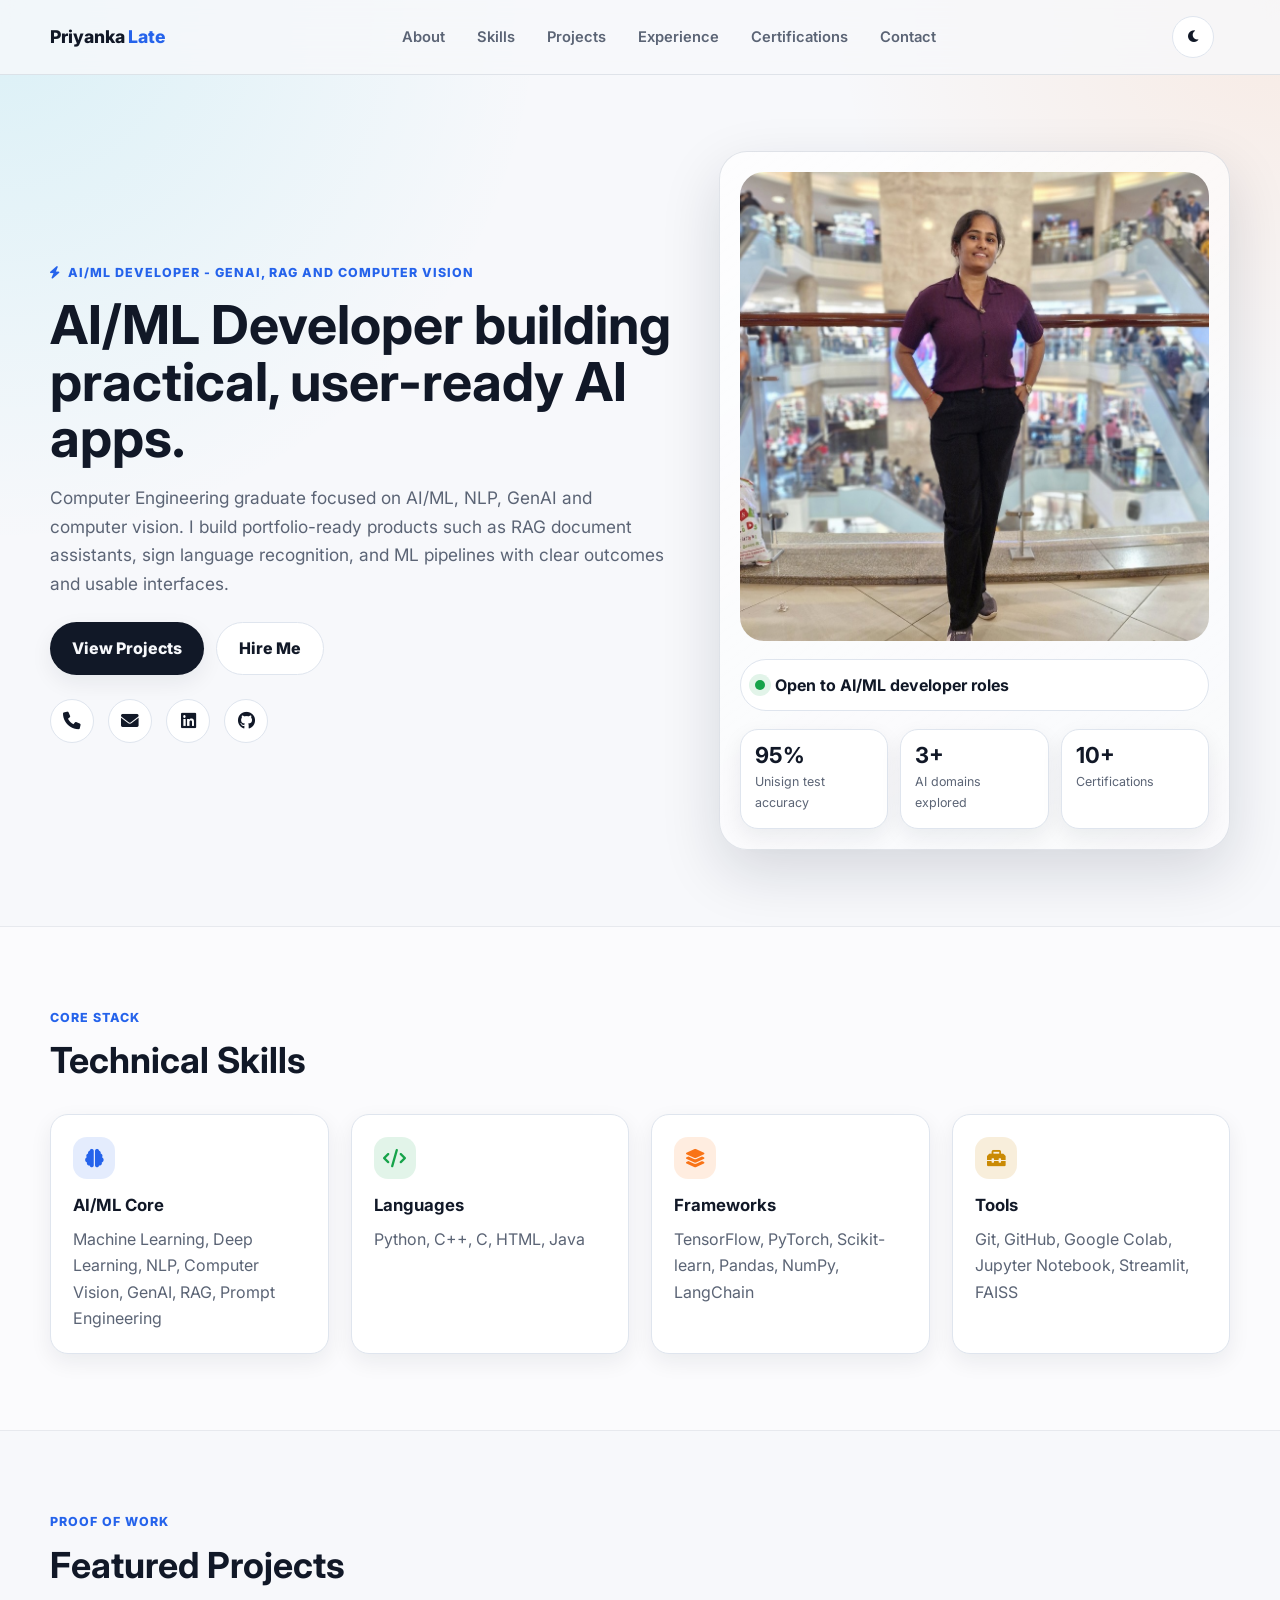
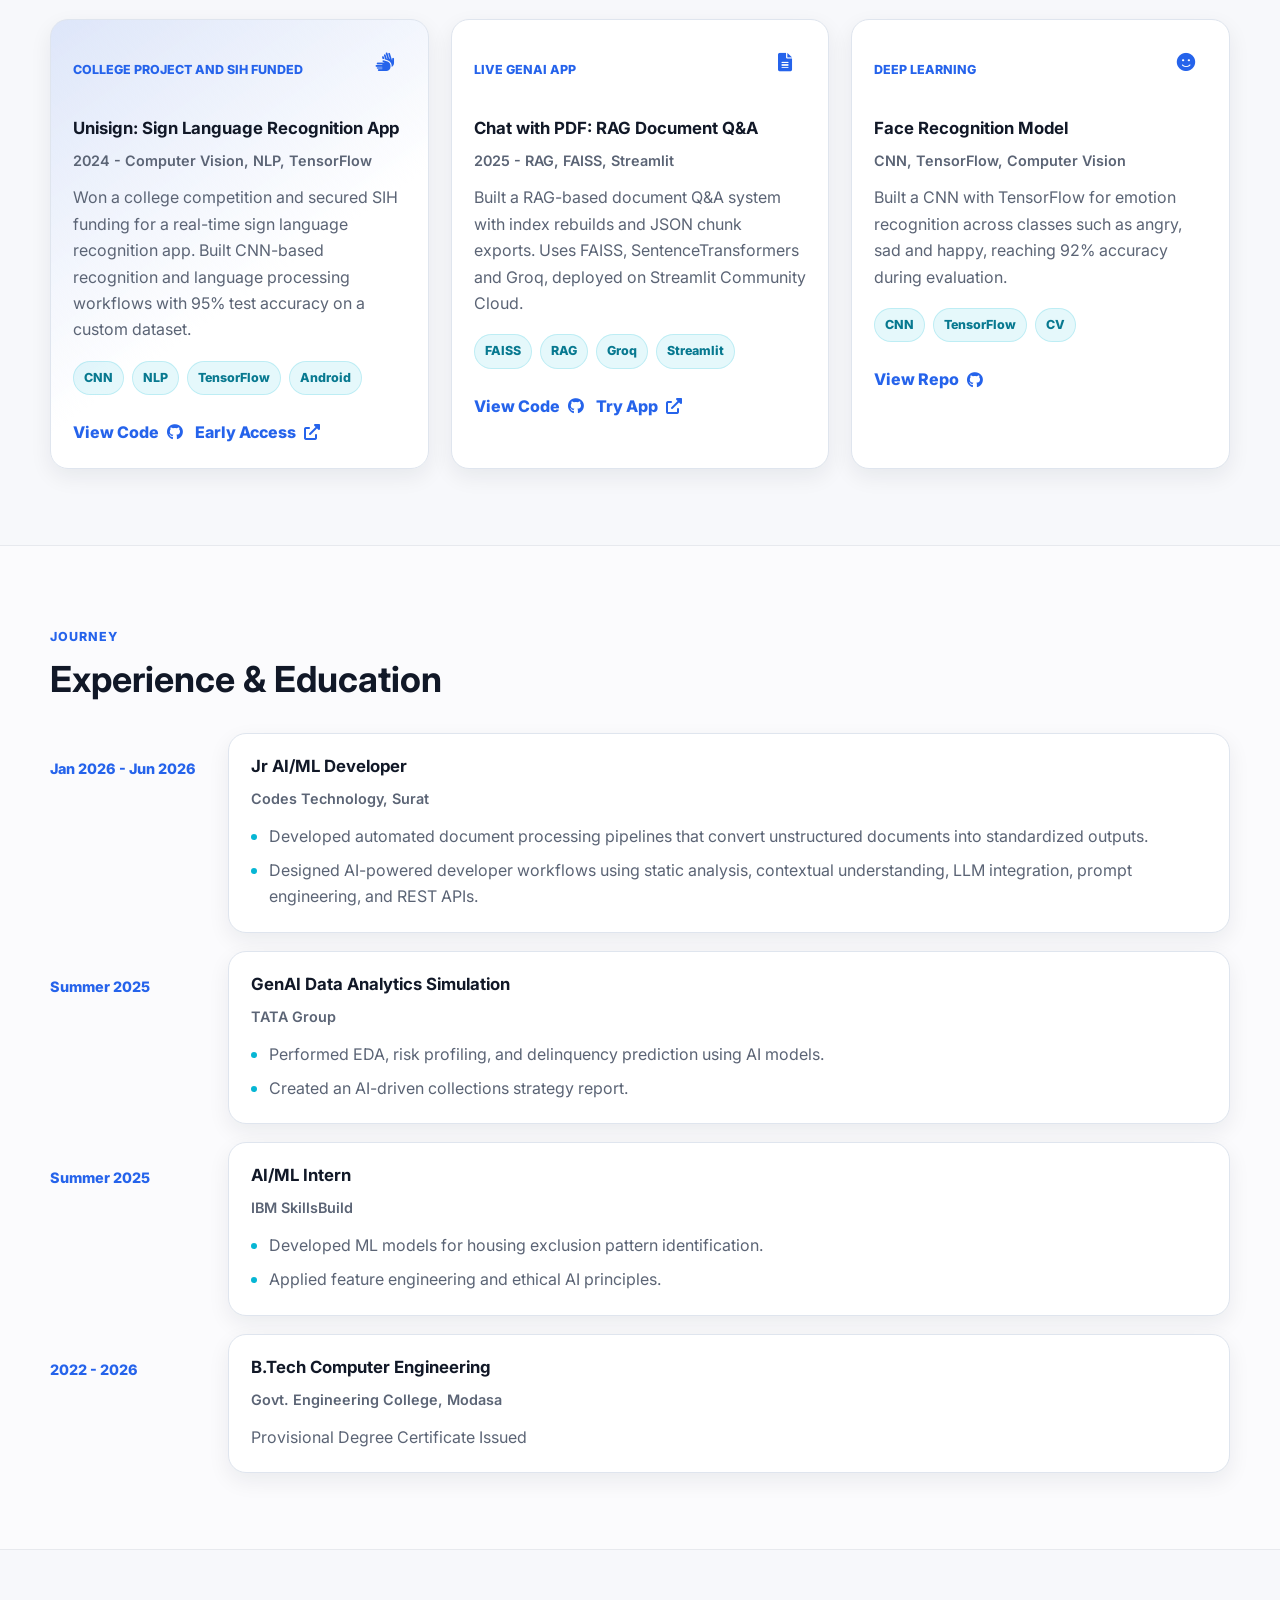
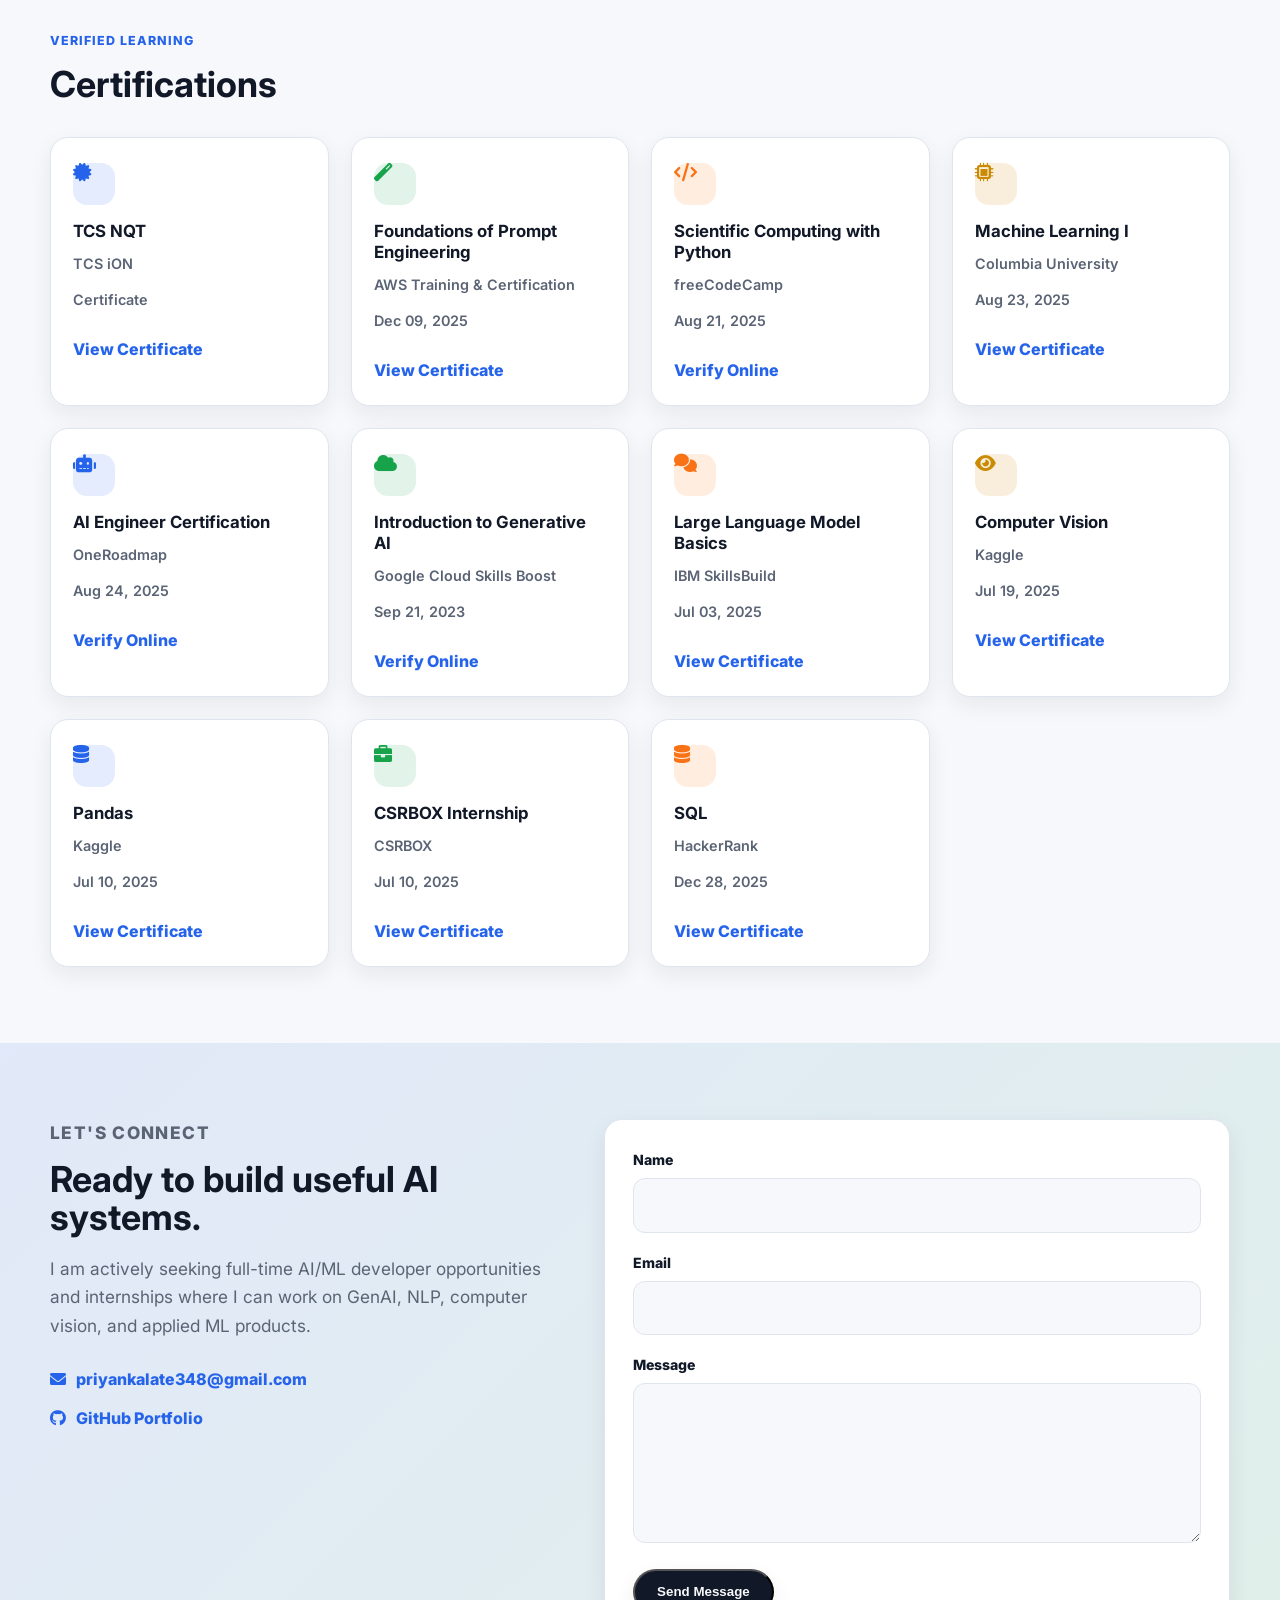
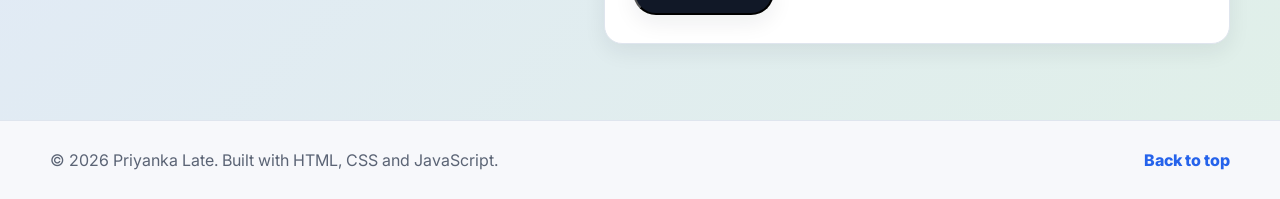
==== commit b2e55cf2: "Modernize portfolio design and responsiveness" ====
--- a/index.html
+++ b/index.html
@@ -37,13 +37,13 @@
             <div class="container hero-grid">
                 <div class="hero-content">
                     <p class="eyebrow"><i class="fas fa-bolt"></i> AI/ML Developer - GenAI, RAG and Computer Vision</p>
-                    <h1>Building practical AI products from models to user-ready apps.</h1>
+                    <h1>AI/ML Developer building practical, user-ready AI apps.</h1>
                     <p class="summary">
                         Computer Engineering graduate focused on AI/ML, NLP, GenAI and computer vision. I build portfolio-ready products such as RAG document assistants, sign language recognition, and ML pipelines with clear outcomes and usable interfaces.
                     </p>
                     <div class="hero-actions">
                         <a href="#projects" class="btn-primary">View Projects</a>
-                        <a href="mailto:priyankalate348@gmail.com" class="btn-secondary">Hire Me</a>
+                        <a href="#contact" class="btn-secondary">Hire Me</a>
                     </div>
                     <div class="contact-links" aria-label="Contact links">
                         <a href="tel:+916351478897" aria-label="Phone"><i class="fas fa-phone"></i></a>
--- a/style.css
+++ b/style.css
@@ -64,12 +64,12 @@
 }
 
 .container {
-    width: min(1120px, calc(100% - 40px));
+    width: min(1180px, calc(100% - 40px));
     margin: 0 auto;
 }
 
 .section-padding {
-    padding: 92px 0;
+    padding: 76px 0;
 }
 
 .background-alt {
@@ -160,22 +160,22 @@
 }
 
 .hero {
-    min-height: calc(100vh - 74px);
+    min-height: calc(92vh - 74px);
     position: relative;
 }
 
 .hero-grid {
     align-items: center;
     display: grid;
-    gap: 56px;
-    grid-template-columns: minmax(0, 1.15fr) minmax(300px, 0.85fr);
+    gap: 46px;
+    grid-template-columns: minmax(0, 1fr) minmax(320px, 0.82fr);
 }
 
 .eyebrow {
     align-items: center;
     color: var(--primary);
     display: inline-flex;
-    font-size: 0.82rem;
+    font-size: 0.78rem;
     font-weight: 800;
     gap: 8px;
     letter-spacing: 0.08em;
@@ -186,22 +186,22 @@
 .hero h1,
 .section-heading h2,
 .contact-grid h2 {
-    font-size: clamp(2.25rem, 6vw, 4.8rem);
+    font-size: clamp(2.2rem, 4.2vw, 3.35rem);
     letter-spacing: 0;
-    line-height: 0.98;
-    margin-bottom: 22px;
+    line-height: 1.05;
+    margin-bottom: 18px;
 }
 
 .section-heading h2,
 .contact-grid h2 {
-    font-size: clamp(2rem, 4vw, 3.2rem);
+    font-size: clamp(1.7rem, 2.8vw, 2.35rem);
 }
 
 .summary,
 .contact-grid p {
     color: var(--muted);
-    font-size: clamp(1rem, 2vw, 1.17rem);
-    max-width: 680px;
+    font-size: clamp(0.98rem, 1.35vw, 1.08rem);
+    max-width: 620px;
 }
 
 .hero-actions,
@@ -209,7 +209,7 @@
     display: flex;
     flex-wrap: wrap;
     gap: 12px;
-    margin-top: 28px;
+    margin-top: 24px;
 }
 
 .btn-primary,
@@ -244,7 +244,7 @@
 .contact-links {
     display: flex;
     gap: 14px;
-    margin-top: 28px;
+    margin-top: 24px;
 }
 
 .contact-links a {
@@ -271,7 +271,7 @@
     border: 1px solid rgba(125, 139, 161, 0.22);
     border-radius: 28px;
     box-shadow: var(--shadow-lg);
-    padding: 22px;
+    padding: 20px;
 }
 
 .dark-mode .hero-panel {
@@ -334,7 +334,7 @@
 
 .metrics-grid strong {
     display: block;
-    font-size: 1.55rem;
+    font-size: 1.38rem;
     line-height: 1;
 }
 
@@ -373,7 +373,7 @@
 .project-card,
 .cert-card,
 .timeline-content {
-    padding: 24px;
+    padding: 22px;
     transition: border-color 0.2s ease, box-shadow 0.2s ease, transform 0.2s ease;
 }
 
@@ -448,7 +448,7 @@
     align-items: center;
     color: var(--primary);
     display: flex;
-    font-size: 0.82rem;
+    font-size: 0.78rem;
     font-weight: 800;
     justify-content: space-between;
     margin-bottom: 18px;
@@ -537,7 +537,7 @@
 }
 
 .cert-card {
-    min-height: 220px;
+    min-height: 205px;
 }
 
 .cert-card .project-link {
@@ -682,7 +682,7 @@
     }
 
     .section-padding {
-        padding: 66px 0;
+        padding: 54px 0;
     }
 
     .hero {
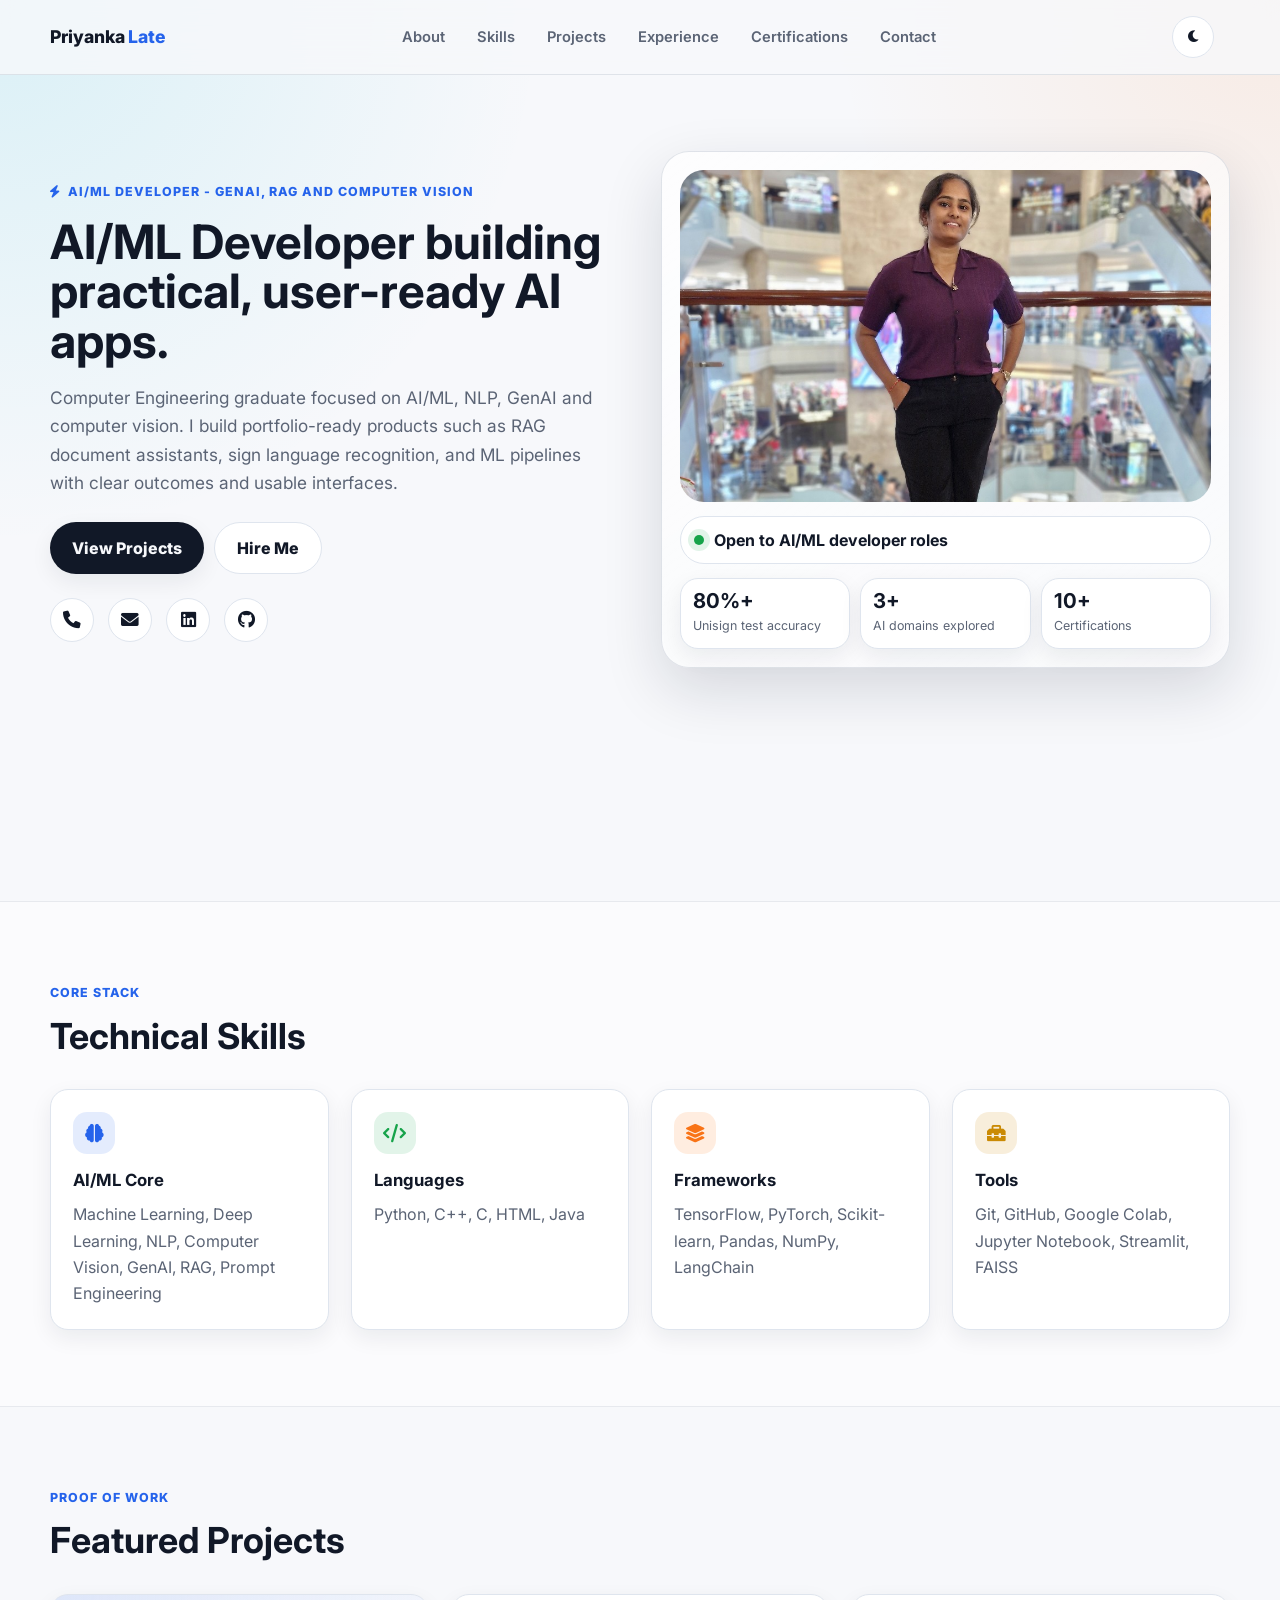
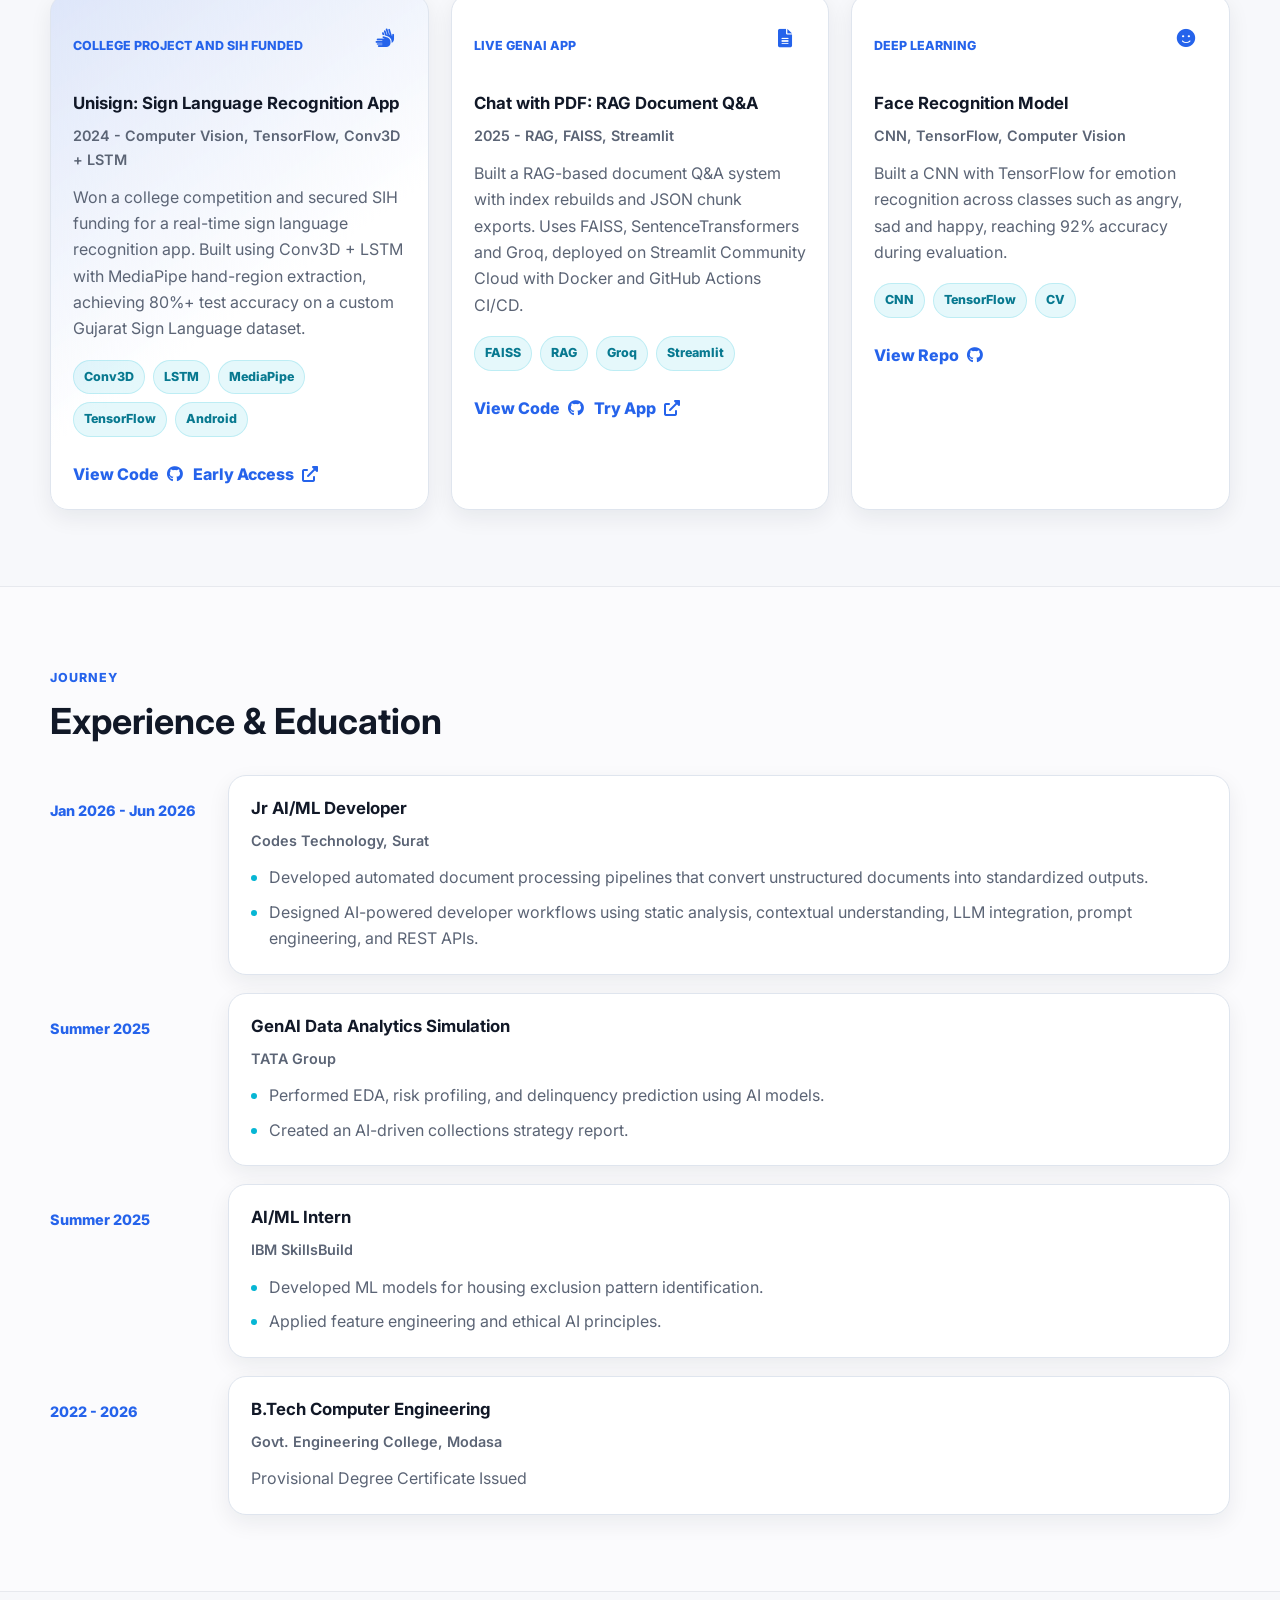
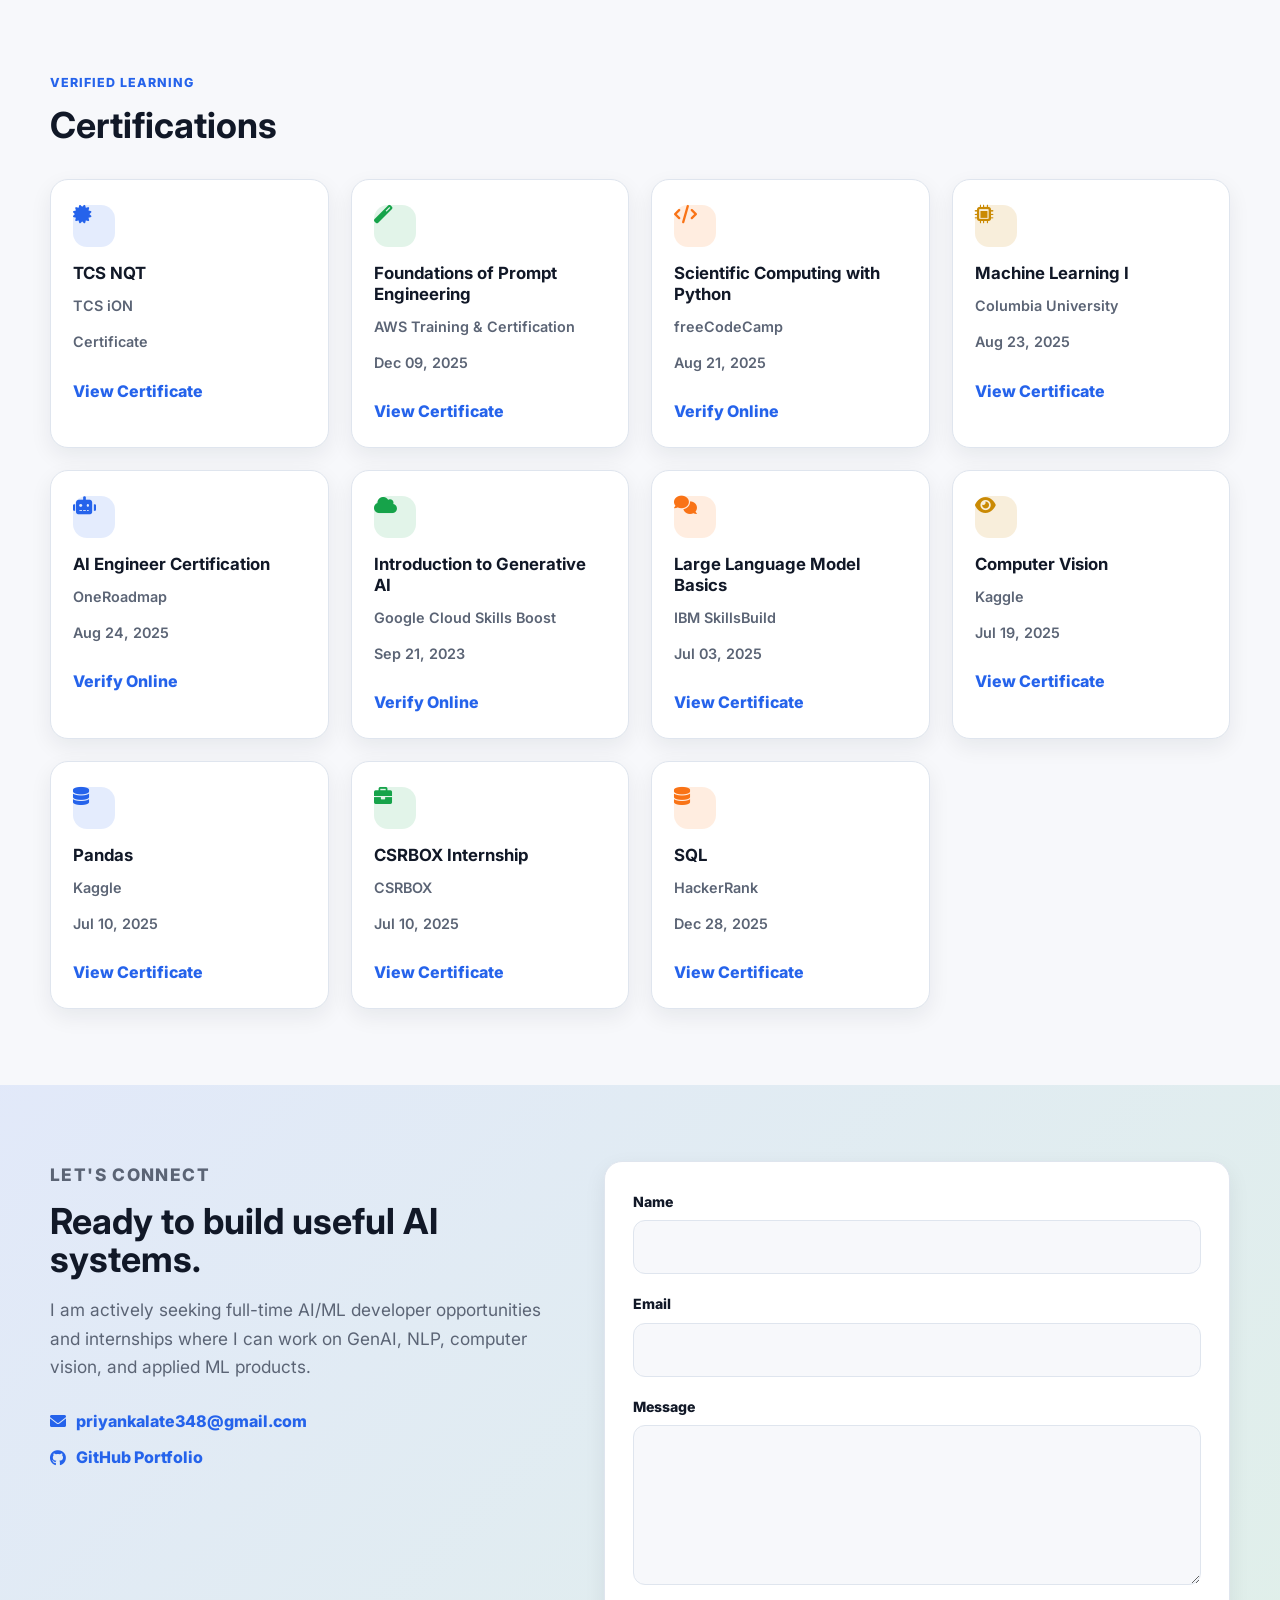
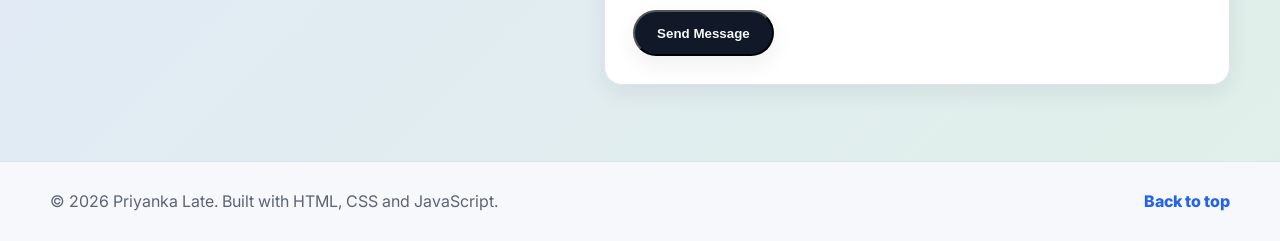
==== commit 32c173bf: "Add Google Search Console verification tag; fix Unisign accuracy (80%+ test, not 95%)" ====
--- a/index.html
+++ b/index.html
@@ -5,6 +5,7 @@
     <meta name="viewport" content="width=device-width, initial-scale=1.0">
     <title>Priyanka Late - AI/ML Developer Portfolio</title>
     <meta name="description" content="Portfolio of Priyanka Late, an AI/ML developer building GenAI, RAG, NLP, and computer vision projects.">
+    <meta name="google-site-verification" content="DScn2F2zVjYAh8VHRxvcmMIxwo55lejhoXEhd0NfVRQ" />
     <link rel="stylesheet" href="style.css">
     <link rel="preconnect" href="https://fonts.googleapis.com">
     <link rel="preconnect" href="https://fonts.gstatic.com" crossorigin>
@@ -63,7 +64,7 @@
                     </div>
                     <div class="metrics-grid">
                         <div>
-                            <strong>95%</strong>
+                            <strong>80%+</strong>
                             <span>Unisign test accuracy</span>
                         </div>
                         <div>
@@ -123,10 +124,10 @@
                             <i class="fas fa-hands"></i>
                         </div>
                         <h3>Unisign: Sign Language Recognition App</h3>
-                        <p class="project-meta">2024 - Computer Vision, NLP, TensorFlow</p>
-                        <p>Won a college competition and secured SIH funding for a real-time sign language recognition app. Built CNN-based recognition and language processing workflows with 95% test accuracy on a custom dataset.</p>
+                        <p class="project-meta">2024 - Computer Vision, TensorFlow, Conv3D + LSTM</p>
+                        <p>Won a college competition and secured SIH funding for a real-time sign language recognition app. Built using Conv3D + LSTM with MediaPipe hand-region extraction, achieving 80%+ test accuracy on a custom Gujarat Sign Language dataset.</p>
                         <div class="project-tech">
-                            <span>CNN</span><span>NLP</span><span>TensorFlow</span><span>Android</span>
+                            <span>Conv3D</span><span>LSTM</span><span>MediaPipe</span><span>TensorFlow</span><span>Android</span>
                         </div>
                         <div class="project-actions">
                             <a href="https://github.com/Priyanka777444/unisign-sign-language-recognition" target="_blank" rel="noopener" class="project-link">View Code <i class="fab fa-github"></i></a>
@@ -141,7 +142,7 @@
                         </div>
                         <h3>Chat with PDF: RAG Document Q&A</h3>
                         <p class="project-meta">2025 - RAG, FAISS, Streamlit</p>
-                        <p>Built a RAG-based document Q&A system with index rebuilds and JSON chunk exports. Uses FAISS, SentenceTransformers and Groq, deployed on Streamlit Community Cloud.</p>
+                        <p>Built a RAG-based document Q&A system with index rebuilds and JSON chunk exports. Uses FAISS, SentenceTransformers and Groq, deployed on Streamlit Community Cloud with Docker and GitHub Actions CI/CD.</p>
                         <div class="project-tech">
                             <span>FAISS</span><span>RAG</span><span>Groq</span><span>Streamlit</span>
                         </div>
@@ -174,7 +175,7 @@
             <div class="container">
                 <div class="section-heading">
                     <p class="eyebrow">Journey</p>
-                    <h2>Experience & Education</h2>
+                    <h2>Experience &amp; Education</h2>
                 </div>
                 <div class="timeline">
                     <article class="timeline-item">
@@ -243,7 +244,7 @@
                     <article class="cert-card">
                         <i class="fas fa-magic cert-icon"></i>
                         <h3>Foundations of Prompt Engineering</h3>
-                        <p class="issuer">AWS Training & Certification</p>
+                        <p class="issuer">AWS Training &amp; Certification</p>
                         <p class="date">Dec 09, 2025</p>
                         <a href="certificates/AWSPrompt.pdf" target="_blank" class="project-link">View Certificate</a>
                     </article>
--- a/style.css
+++ b/style.css
@@ -160,15 +160,15 @@
 }
 
 .hero {
-    min-height: calc(92vh - 74px);
+    min-height: calc(100vh - 74px);
     position: relative;
 }
 
 .hero-grid {
     align-items: center;
     display: grid;
-    gap: 46px;
-    grid-template-columns: minmax(0, 1fr) minmax(320px, 0.82fr);
+    gap: 42px;
+    grid-template-columns: repeat(2, minmax(0, 1fr));
 }
 
 .eyebrow {
@@ -186,7 +186,7 @@
 .hero h1,
 .section-heading h2,
 .contact-grid h2 {
-    font-size: clamp(2.2rem, 4.2vw, 3.35rem);
+    font-size: clamp(2.15rem, 3.7vw, 3.05rem);
     letter-spacing: 0;
     line-height: 1.05;
     margin-bottom: 18px;
@@ -201,14 +201,14 @@
 .contact-grid p {
     color: var(--muted);
     font-size: clamp(0.98rem, 1.35vw, 1.08rem);
-    max-width: 620px;
+    max-width: 590px;
 }
 
 .hero-actions,
 .project-actions {
     display: flex;
     flex-wrap: wrap;
-    gap: 12px;
+    gap: 10px;
     margin-top: 24px;
 }
 
@@ -271,7 +271,9 @@
     border: 1px solid rgba(125, 139, 161, 0.22);
     border-radius: 28px;
     box-shadow: var(--shadow-lg);
-    padding: 20px;
+    justify-self: stretch;
+    max-width: 620px;
+    padding: 18px;
 }
 
 .dark-mode .hero-panel {
@@ -279,14 +281,16 @@
 }
 
 .hero-image {
-    aspect-ratio: 1;
+    aspect-ratio: 16 / 10;
     border-radius: 24px;
+    max-height: 390px;
     overflow: hidden;
 }
 
 .hero-image img {
     height: 100%;
     object-fit: cover;
+    object-position: center 34%;
     width: 100%;
 }
 
@@ -298,8 +302,8 @@
     display: flex;
     font-weight: 700;
     gap: 10px;
-    margin: 18px 0;
-    padding: 12px 14px;
+    margin: 14px 0;
+    padding: 10px 13px;
 }
 
 .status-dot {
@@ -312,7 +316,7 @@
 
 .metrics-grid {
     display: grid;
-    gap: 12px;
+    gap: 10px;
     grid-template-columns: repeat(3, 1fr);
 }
 
@@ -329,12 +333,12 @@
 }
 
 .metrics-grid div {
-    padding: 14px;
+    padding: 12px;
 }
 
 .metrics-grid strong {
     display: block;
-    font-size: 1.38rem;
+    font-size: 1.28rem;
     line-height: 1;
 }
 
@@ -342,7 +346,7 @@
     color: var(--muted);
     display: block;
     font-size: 0.78rem;
-    margin-top: 6px;
+    margin-top: 4px;
 }
 
 .section-heading {
@@ -557,7 +561,7 @@
 
 .contact-mini-links {
     display: grid;
-    gap: 12px;
+    gap: 10px;
     margin-top: 26px;
 }
 
@@ -667,7 +671,11 @@
     }
 
     .hero-panel {
-        max-width: 520px;
+        max-width: 560px;
+    }
+
+    .hero-image {
+        max-height: none;
     }
 
     .skills-grid,
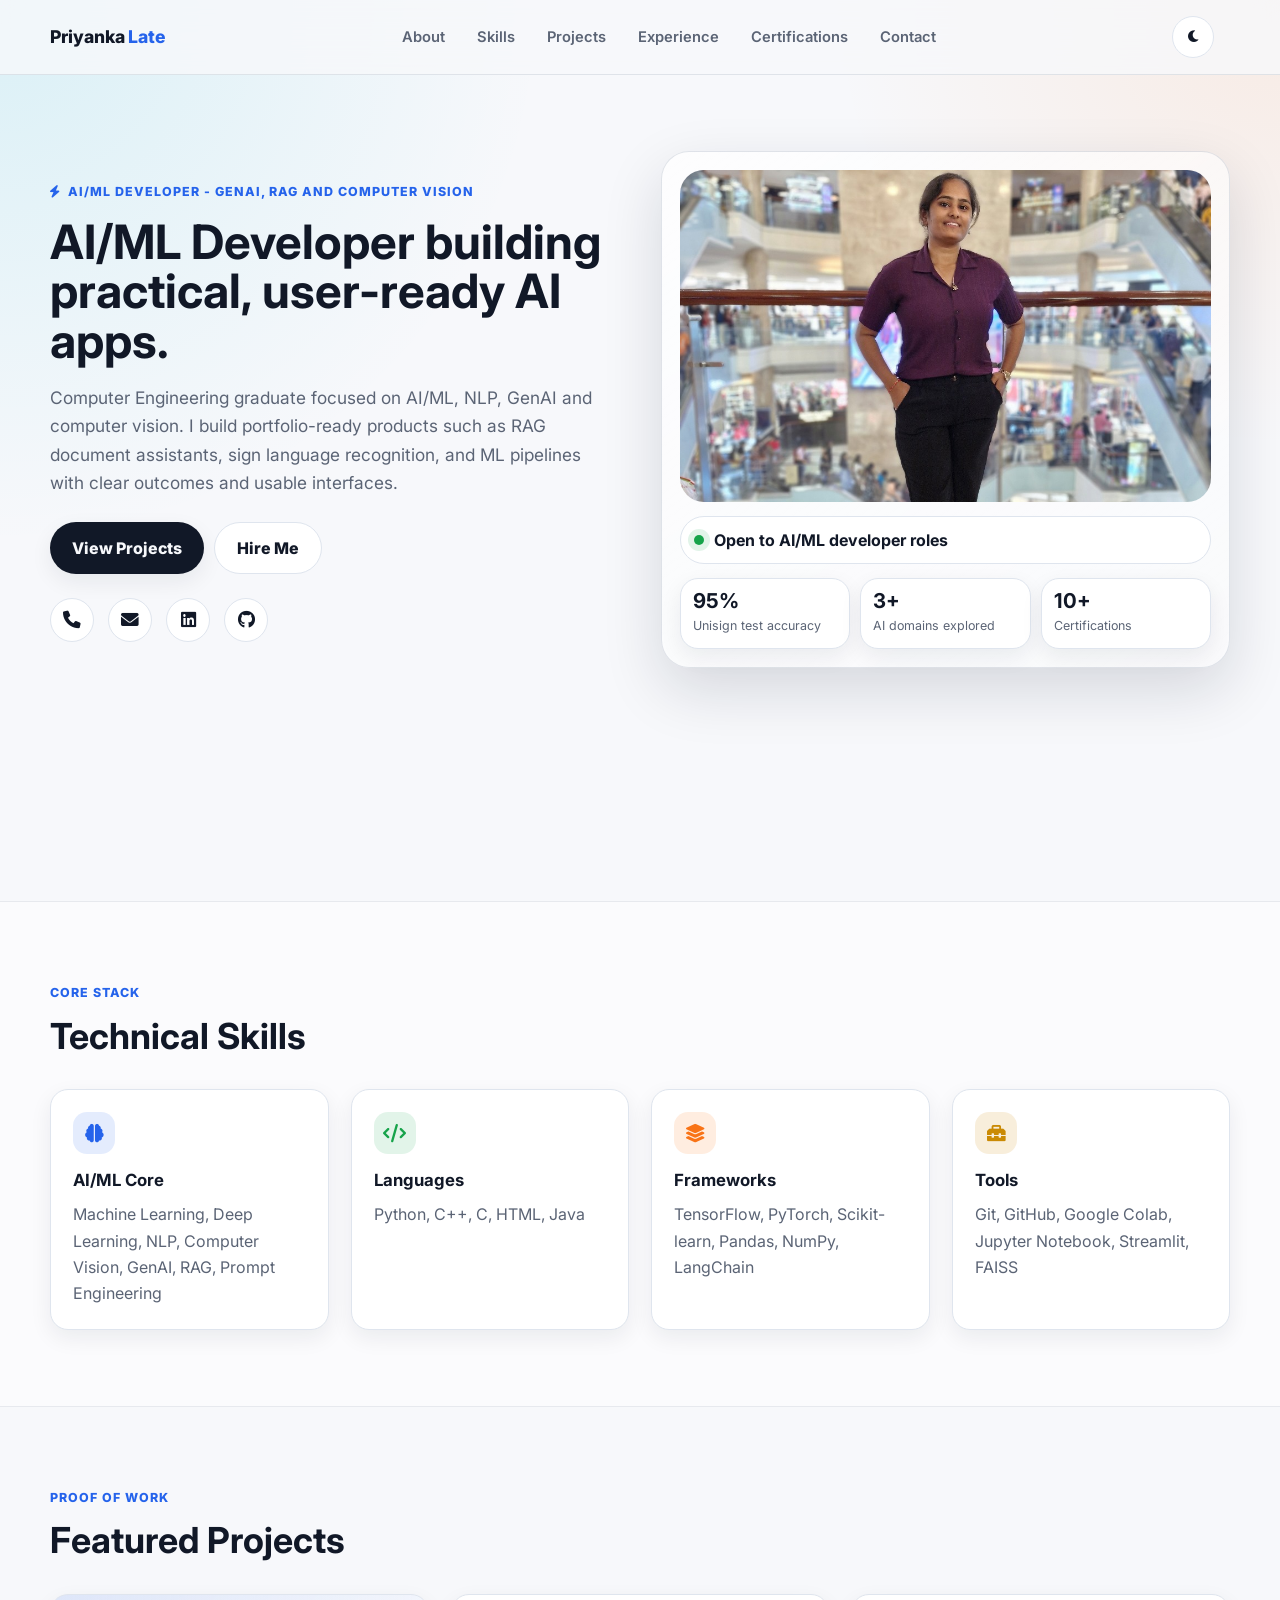
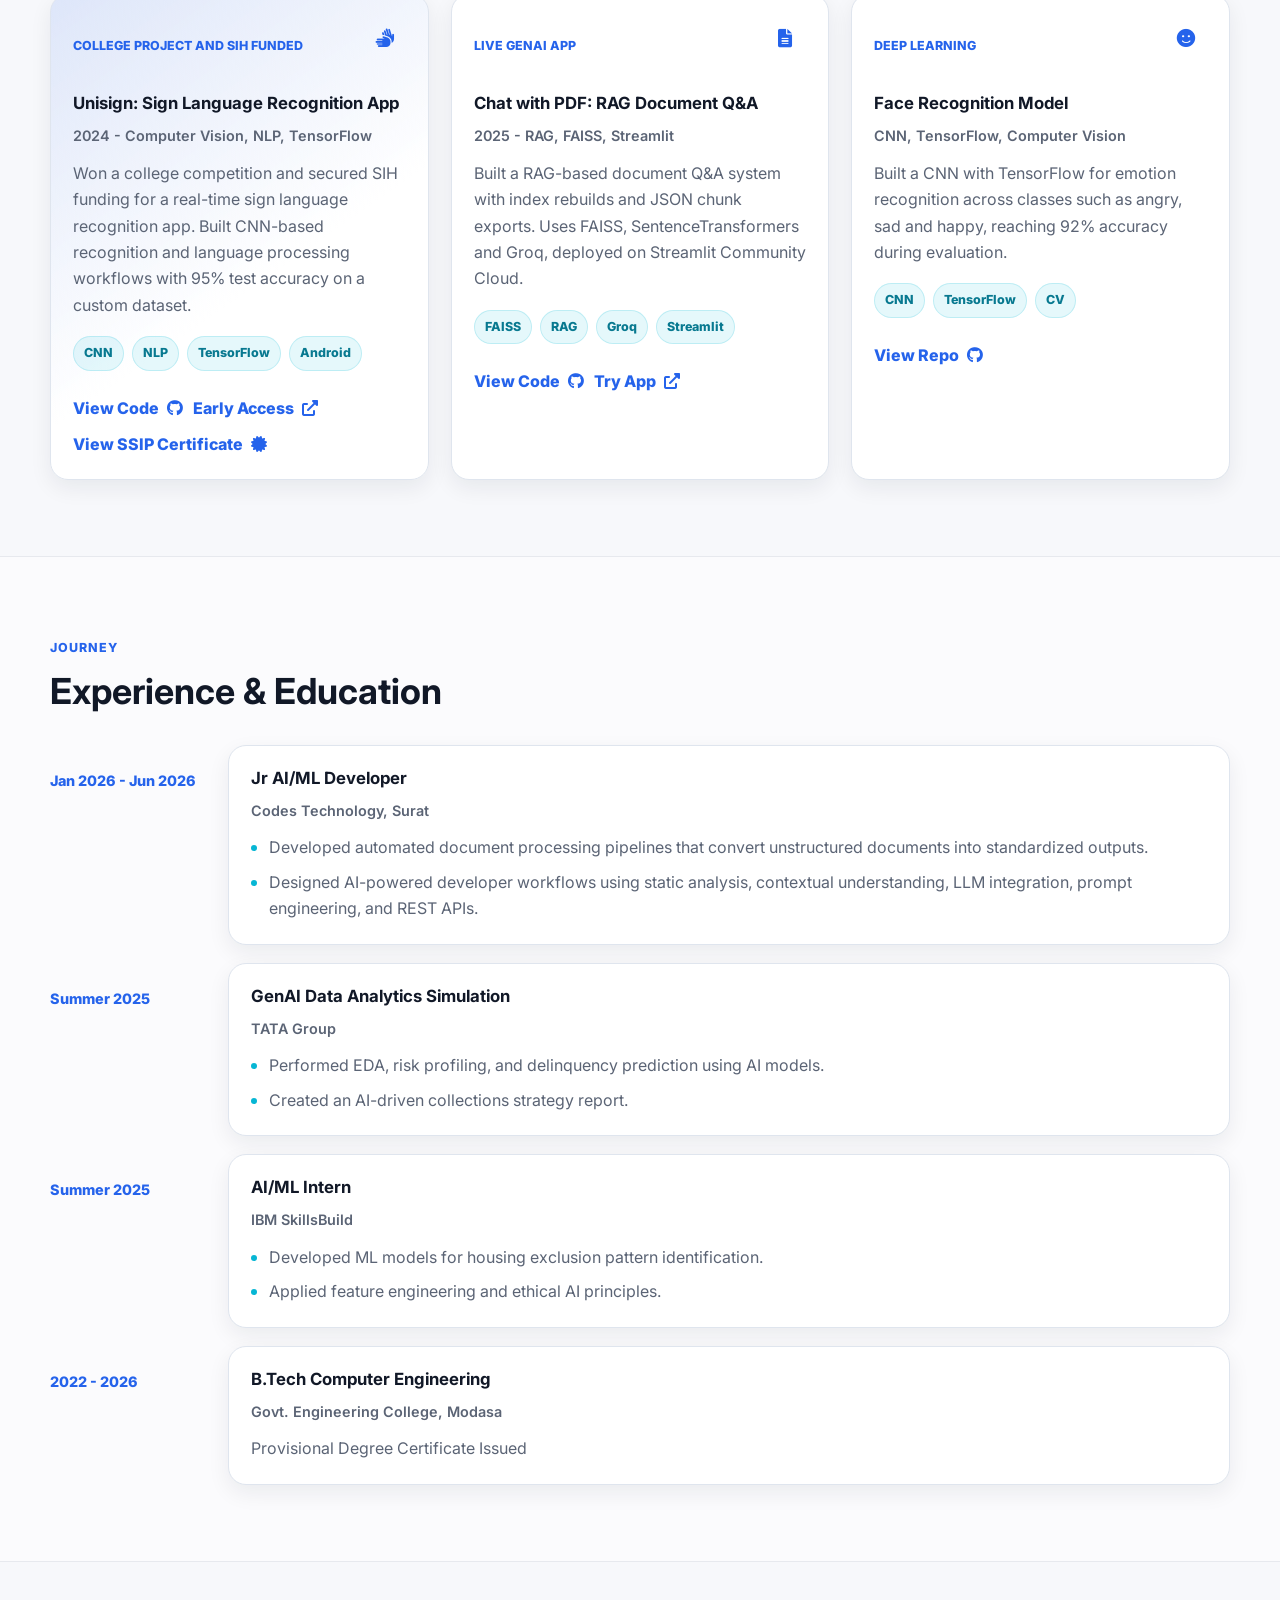
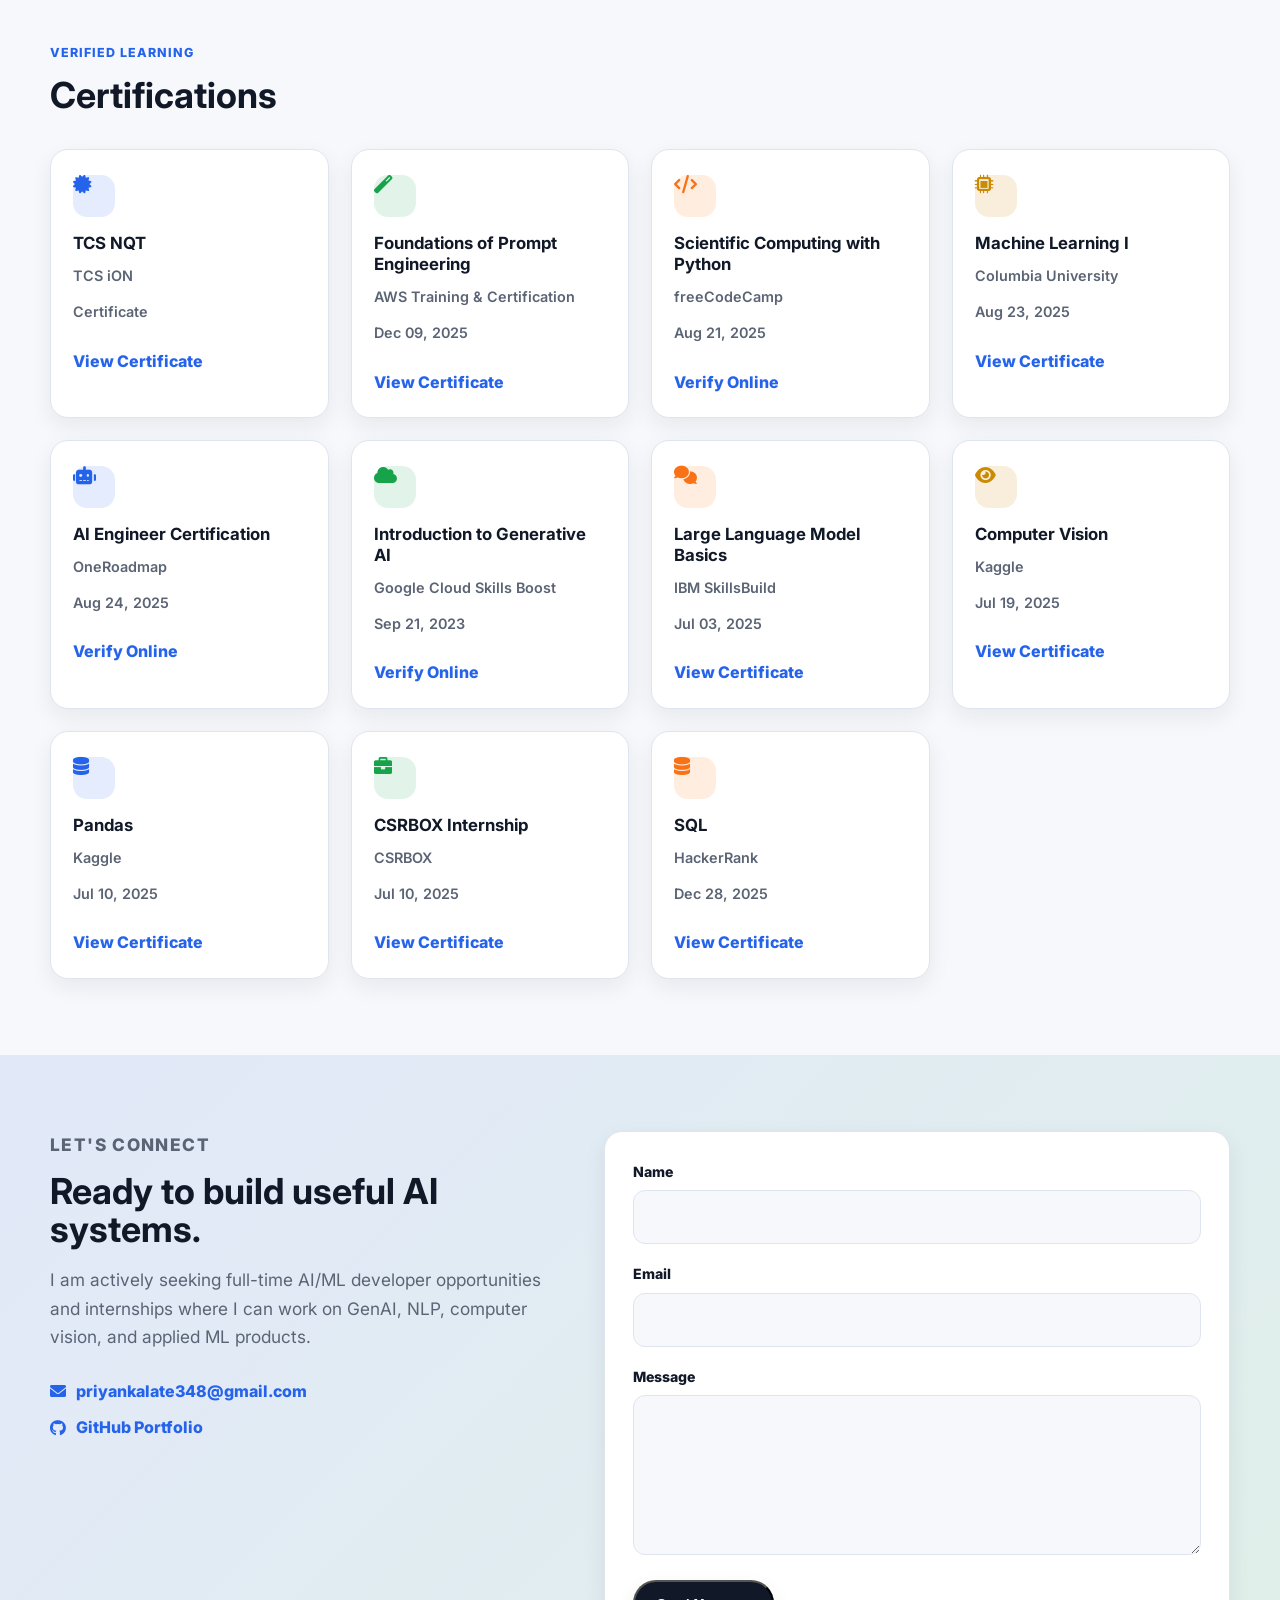
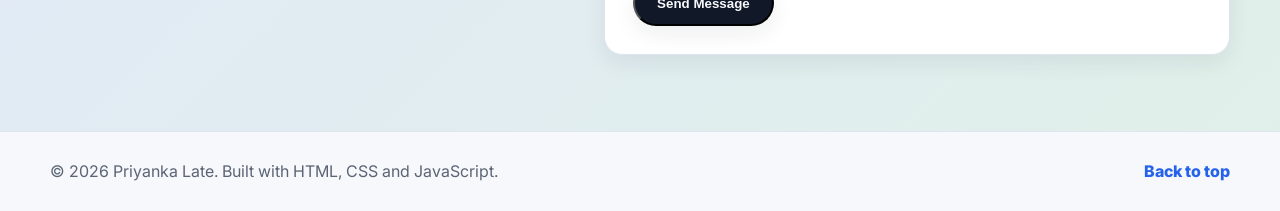
==== commit 6aabd799: "Add SSIP project completion certificate page for UniSign" ====
--- a/index.html
+++ b/index.html
@@ -5,7 +5,6 @@
     <meta name="viewport" content="width=device-width, initial-scale=1.0">
     <title>Priyanka Late - AI/ML Developer Portfolio</title>
     <meta name="description" content="Portfolio of Priyanka Late, an AI/ML developer building GenAI, RAG, NLP, and computer vision projects.">
-    <meta name="google-site-verification" content="DScn2F2zVjYAh8VHRxvcmMIxwo55lejhoXEhd0NfVRQ" />
     <link rel="stylesheet" href="style.css">
     <link rel="preconnect" href="https://fonts.googleapis.com">
     <link rel="preconnect" href="https://fonts.gstatic.com" crossorigin>
@@ -64,7 +63,7 @@
                     </div>
                     <div class="metrics-grid">
                         <div>
-                            <strong>80%+</strong>
+                            <strong>95%</strong>
                             <span>Unisign test accuracy</span>
                         </div>
                         <div>
@@ -124,14 +123,15 @@
                             <i class="fas fa-hands"></i>
                         </div>
                         <h3>Unisign: Sign Language Recognition App</h3>
-                        <p class="project-meta">2024 - Computer Vision, TensorFlow, Conv3D + LSTM</p>
-                        <p>Won a college competition and secured SIH funding for a real-time sign language recognition app. Built using Conv3D + LSTM with MediaPipe hand-region extraction, achieving 80%+ test accuracy on a custom Gujarat Sign Language dataset.</p>
+                        <p class="project-meta">2024 - Computer Vision, NLP, TensorFlow</p>
+                        <p>Won a college competition and secured SIH funding for a real-time sign language recognition app. Built CNN-based recognition and language processing workflows with 95% test accuracy on a custom dataset.</p>
                         <div class="project-tech">
-                            <span>Conv3D</span><span>LSTM</span><span>MediaPipe</span><span>TensorFlow</span><span>Android</span>
-                        </div>
-                        <div class="project-actions">
+                            <span>CNN</span><span>NLP</span><span>TensorFlow</span><span>Android</span>
+                        </div>
+<div class="project-actions">
                             <a href="https://github.com/Priyanka777444/unisign-sign-language-recognition" target="_blank" rel="noopener" class="project-link">View Code <i class="fab fa-github"></i></a>
                             <a href="https://play.google.com/store/apps/details?id=com.unisign.app" target="_blank" rel="noopener" class="project-link">Early Access <i class="fas fa-external-link-alt"></i></a>
+                            <a href="ssip-certificate.html" class="project-link">View SSIP Certificate <i class="fas fa-certificate"></i></a>
                         </div>
                     </article>
 
@@ -142,7 +142,7 @@
                         </div>
                         <h3>Chat with PDF: RAG Document Q&A</h3>
                         <p class="project-meta">2025 - RAG, FAISS, Streamlit</p>
-                        <p>Built a RAG-based document Q&A system with index rebuilds and JSON chunk exports. Uses FAISS, SentenceTransformers and Groq, deployed on Streamlit Community Cloud with Docker and GitHub Actions CI/CD.</p>
+                        <p>Built a RAG-based document Q&A system with index rebuilds and JSON chunk exports. Uses FAISS, SentenceTransformers and Groq, deployed on Streamlit Community Cloud.</p>
                         <div class="project-tech">
                             <span>FAISS</span><span>RAG</span><span>Groq</span><span>Streamlit</span>
                         </div>
@@ -175,7 +175,7 @@
             <div class="container">
                 <div class="section-heading">
                     <p class="eyebrow">Journey</p>
-                    <h2>Experience &amp; Education</h2>
+                    <h2>Experience & Education</h2>
                 </div>
                 <div class="timeline">
                     <article class="timeline-item">
@@ -244,7 +244,7 @@
                     <article class="cert-card">
                         <i class="fas fa-magic cert-icon"></i>
                         <h3>Foundations of Prompt Engineering</h3>
-                        <p class="issuer">AWS Training &amp; Certification</p>
+                        <p class="issuer">AWS Training & Certification</p>
                         <p class="date">Dec 09, 2025</p>
                         <a href="certificates/AWSPrompt.pdf" target="_blank" class="project-link">View Certificate</a>
                     </article>
--- a/style.css
+++ b/style.css
@@ -184,6 +184,7 @@
 }
 
 .hero h1,
+.section-heading h1,
 .section-heading h2,
 .contact-grid h2 {
     font-size: clamp(2.15rem, 3.7vw, 3.05rem);
@@ -548,6 +549,121 @@
     margin-top: 12px;
 }
 
+.detail-grid {
+    display: grid;
+    gap: 18px;
+    grid-template-columns: repeat(auto-fit, minmax(230px, 1fr));
+}
+
+.detail-item {
+    background: var(--surface);
+    border: 1px solid var(--border);
+    border-radius: 18px;
+    box-shadow: var(--shadow-sm);
+    padding: 18px 20px;
+}
+
+.detail-item dt {
+    color: var(--muted);
+    font-size: 0.76rem;
+    font-weight: 800;
+    letter-spacing: 0.06em;
+    margin-bottom: 6px;
+    text-transform: uppercase;
+}
+
+.detail-item dd {
+    font-size: 1.02rem;
+    font-weight: 700;
+    line-height: 1.4;
+}
+
+.detail-item dd small {
+    color: var(--muted);
+    display: block;
+    font-size: 0.85rem;
+    font-weight: 600;
+    margin-top: 4px;
+}
+
+.pdf-frame {
+    background: var(--surface);
+    border: 1px solid var(--border);
+    border-radius: 22px;
+    box-shadow: var(--shadow-lg);
+    overflow: hidden;
+    width: 100%;
+}
+
+.pdf-frame object {
+    aspect-ratio: 1 / 1.414;
+    border: 0;
+    display: block;
+    min-height: 520px;
+    width: 100%;
+}
+
+.pdf-inline-note {
+    color: var(--muted);
+    padding: 48px 28px;
+    text-align: center;
+}
+
+.pdf-inline-note a {
+    color: var(--primary);
+    font-weight: 800;
+}
+
+.pdf-fallback {
+    align-items: center;
+    display: none;
+    flex-direction: column;
+    gap: 14px;
+    justify-content: center;
+    padding: 54px 28px;
+    text-align: center;
+}
+
+.pdf-fallback > i {
+    background: rgba(249, 115, 22, 0.13);
+    border-radius: 14px;
+    color: var(--coral);
+    font-size: 1.6rem;
+    height: 58px;
+    line-height: 58px;
+    text-align: center;
+    width: 58px;
+}
+
+.pdf-fallback h3 {
+    font-size: 1.12rem;
+}
+
+.pdf-fallback p {
+    color: var(--muted);
+    max-width: 52ch;
+}
+
+.pdf-actions {
+    display: flex;
+    flex-wrap: wrap;
+    gap: 10px;
+    justify-content: center;
+    margin-top: 22px;
+}
+
+.cert-shell > .pdf-actions {
+    justify-content: flex-start;
+}
+
+.no-inline .pdf-frame object {
+    display: none;
+}
+
+.no-inline .pdf-fallback {
+    display: flex;
+}
+
 .contact-section {
     background: linear-gradient(135deg, rgba(37, 99, 235, 0.10), rgba(22, 163, 74, 0.10));
 }
@@ -697,12 +813,13 @@
         min-height: auto;
     }
 
-    .hero-grid {
+.hero-grid {
         gap: 34px;
     }
 
     .hero-actions,
-    .project-actions {
+    .project-actions,
+    .pdf-actions {
         flex-direction: column;
     }
 
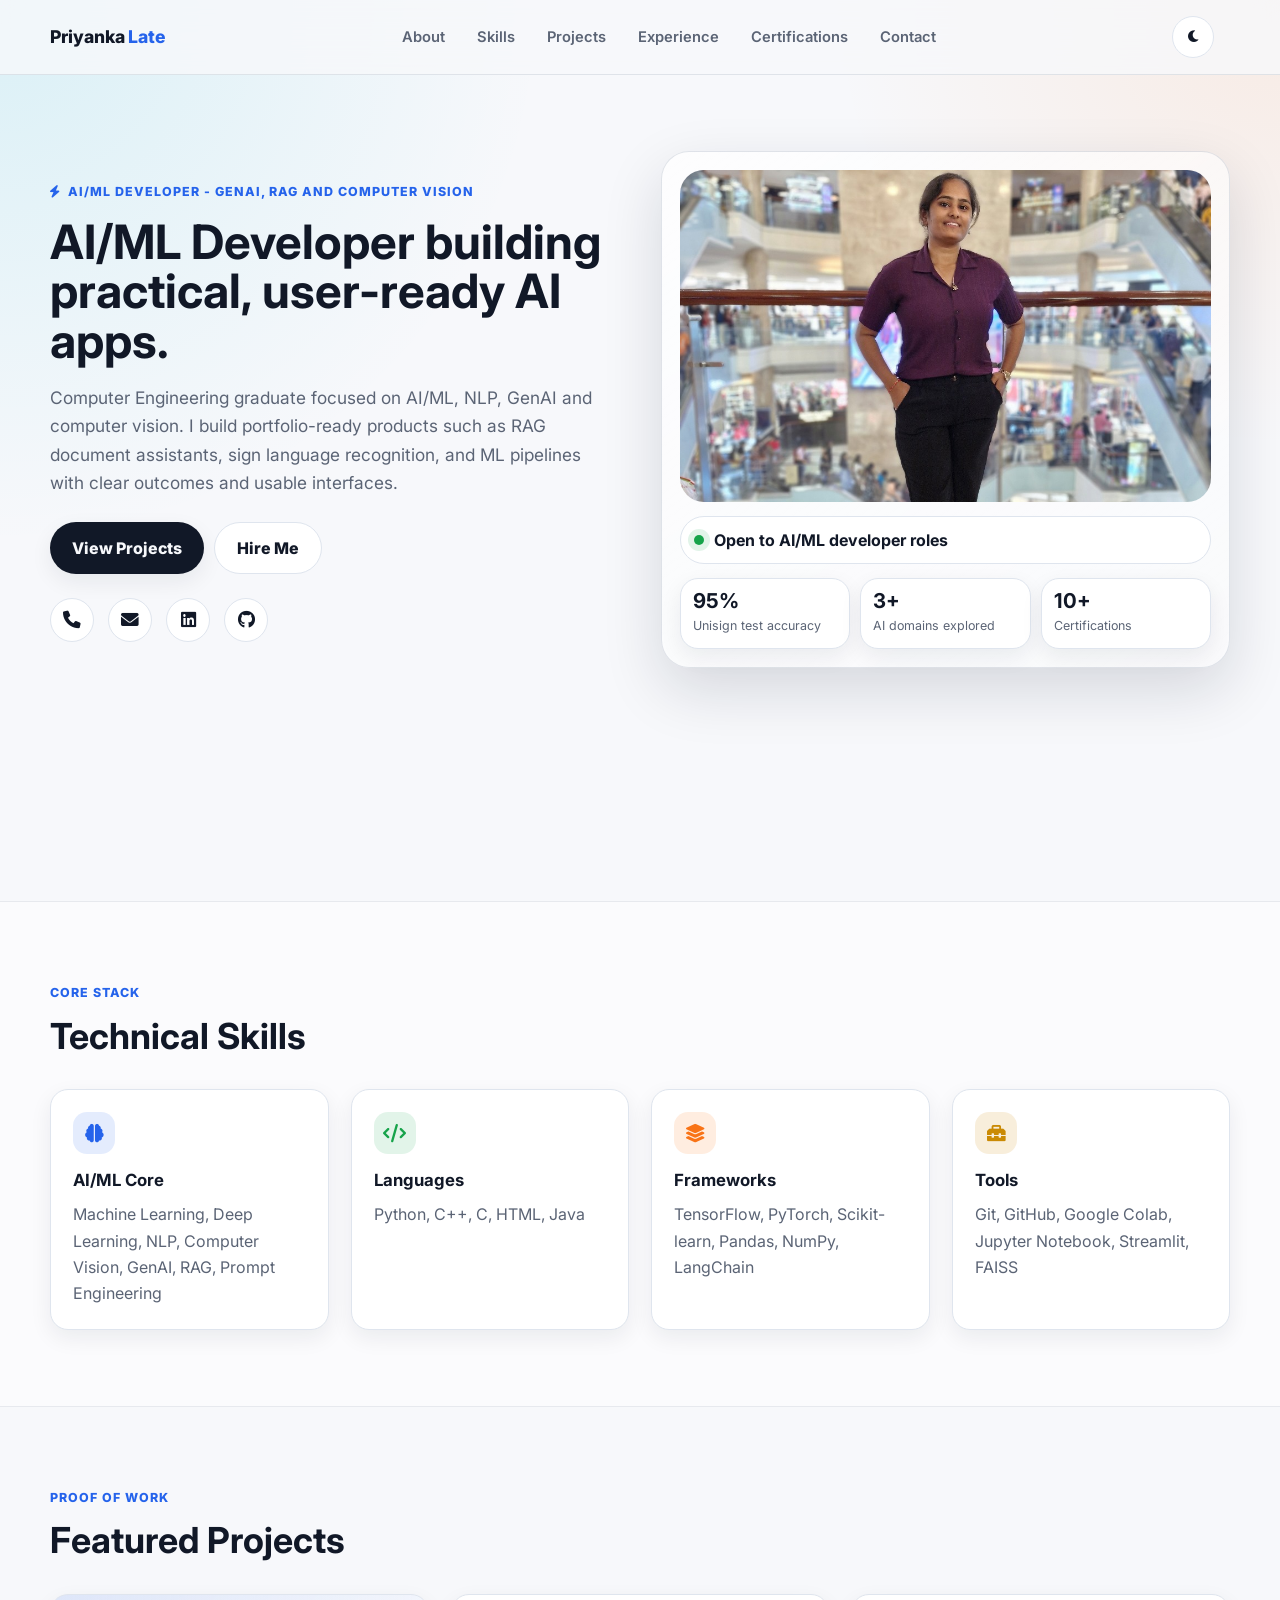
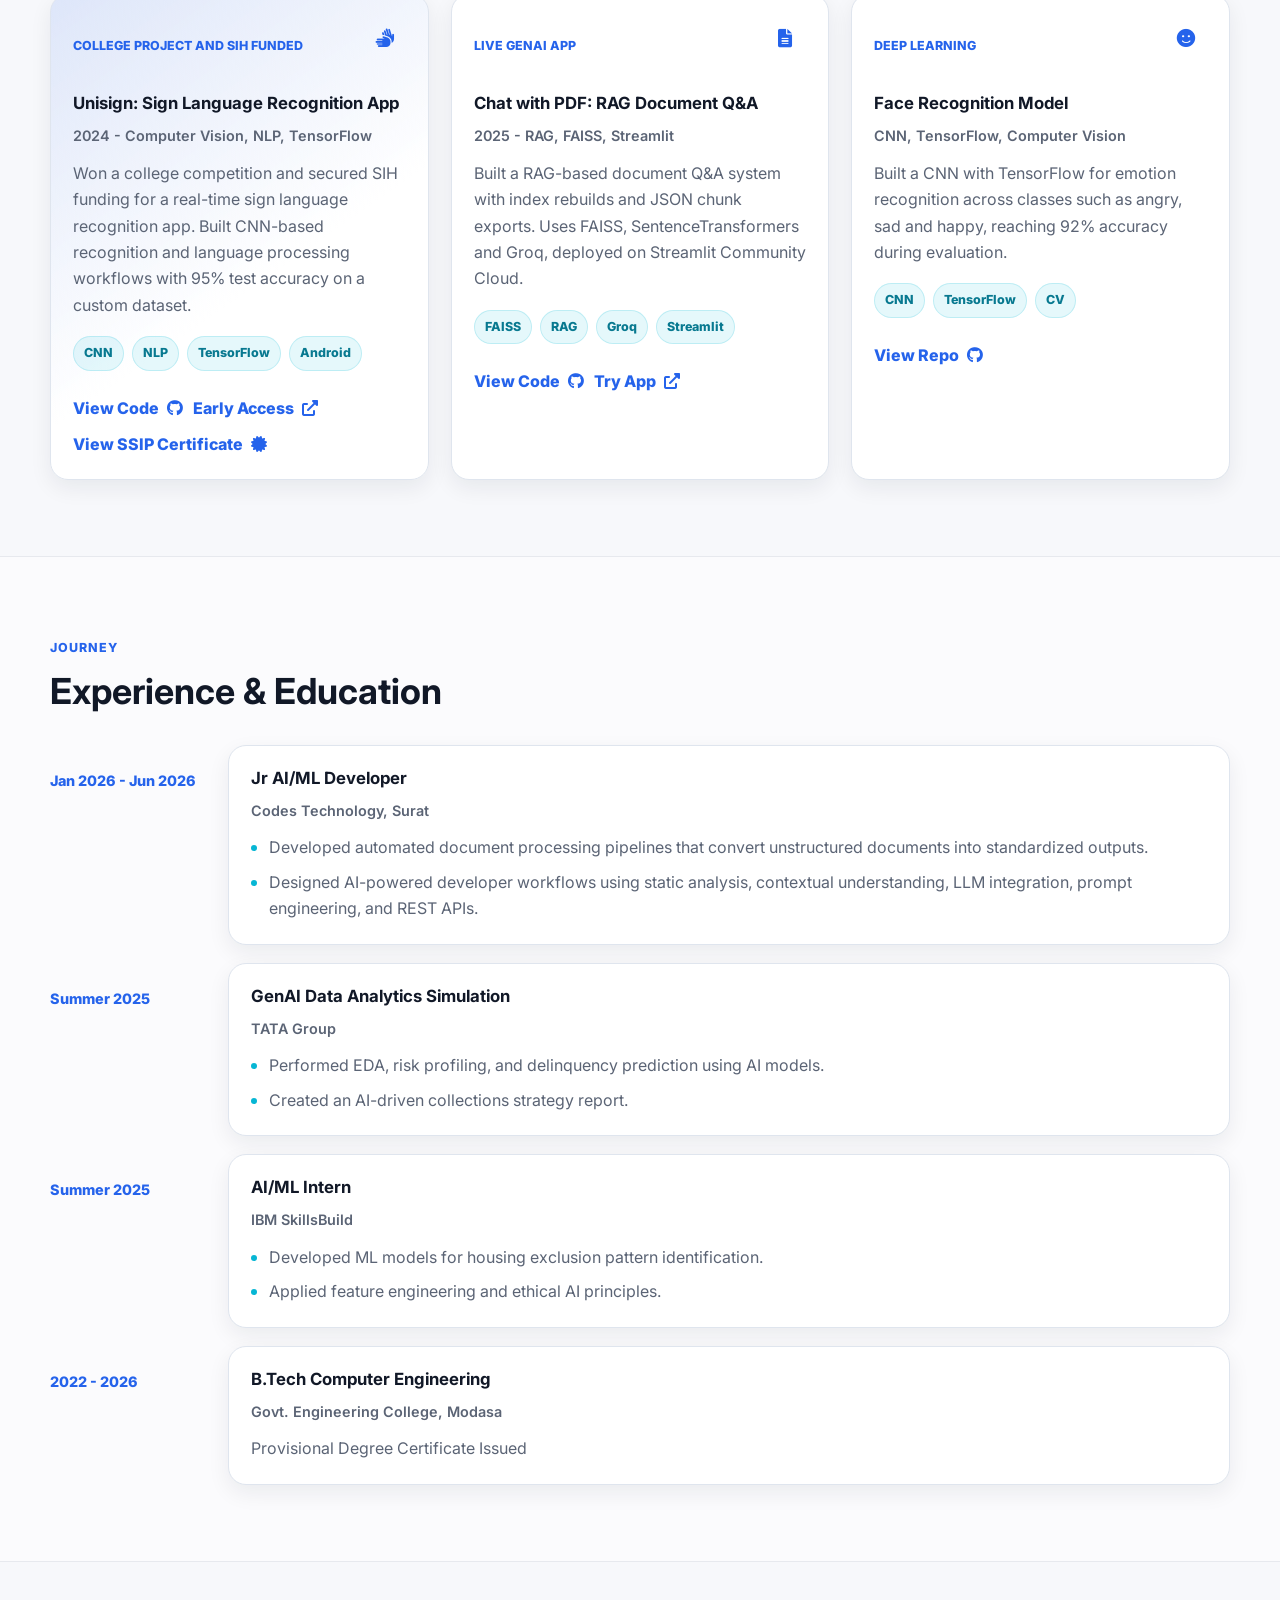
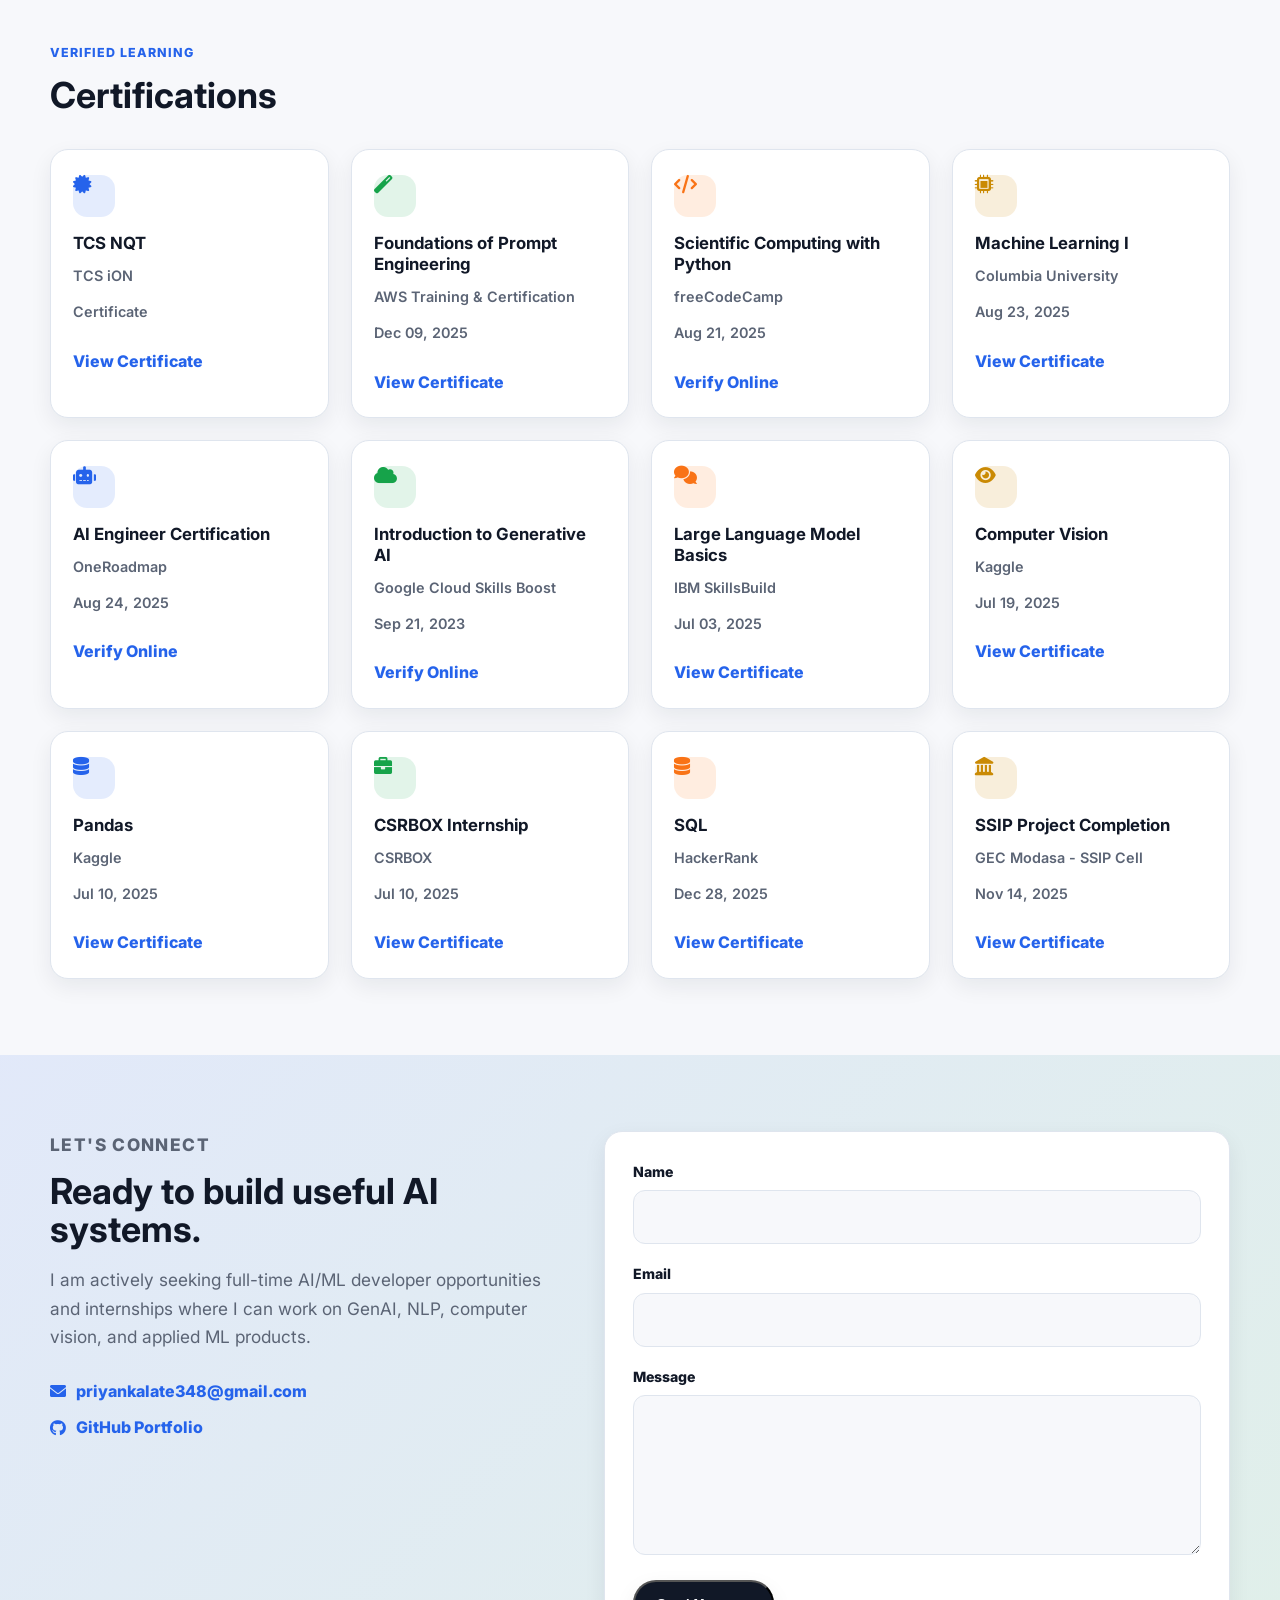
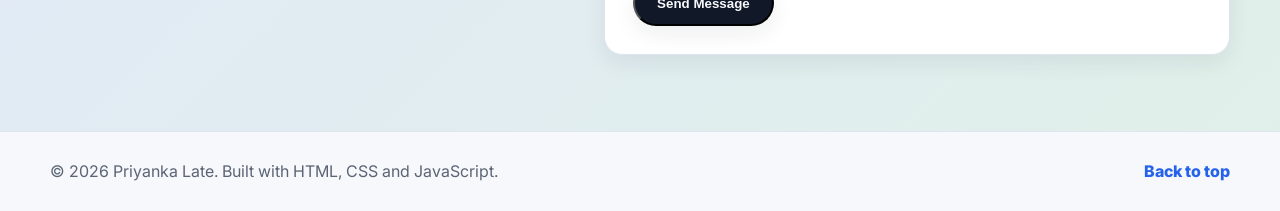
==== commit ca2a3d05: "Add SSIP project completion certificate page for UniSign" ====
--- a/index.html
+++ b/index.html
@@ -127,8 +127,8 @@
                         <p>Won a college competition and secured SIH funding for a real-time sign language recognition app. Built CNN-based recognition and language processing workflows with 95% test accuracy on a custom dataset.</p>
                         <div class="project-tech">
                             <span>CNN</span><span>NLP</span><span>TensorFlow</span><span>Android</span>
-                        </div>
-<div class="project-actions">
+</div>
+                        <div class="project-actions">
                             <a href="https://github.com/Priyanka777444/unisign-sign-language-recognition" target="_blank" rel="noopener" class="project-link">View Code <i class="fab fa-github"></i></a>
                             <a href="https://play.google.com/store/apps/details?id=com.unisign.app" target="_blank" rel="noopener" class="project-link">Early Access <i class="fas fa-external-link-alt"></i></a>
                             <a href="ssip-certificate.html" class="project-link">View SSIP Certificate <i class="fas fa-certificate"></i></a>
@@ -317,8 +317,16 @@
                         <i class="fas fa-database cert-icon"></i>
                         <h3>SQL</h3>
                         <p class="issuer">HackerRank</p>
-                        <p class="date">Dec 28, 2025</p>
+<p class="date">Dec 28, 2025</p>
                         <a href="certificates/sql_basic certificate.pdf" target="_blank" class="project-link">View Certificate</a>
+                    </article>
+
+                    <article class="cert-card">
+                        <i class="fas fa-landmark cert-icon"></i>
+                        <h3>SSIP Project Completion</h3>
+                        <p class="issuer">GEC Modasa - SSIP Cell</p>
+                        <p class="date">Nov 14, 2025</p>
+                        <a href="ssip-certificate.html" class="project-link">View Certificate</a>
                     </article>
                 </div>
             </div>
--- a/style.css
+++ b/style.css
@@ -805,7 +805,7 @@
         width: min(100% - 28px, 1120px);
     }
 
-    .section-padding {
+.section-padding {
         padding: 54px 0;
     }
 
@@ -813,7 +813,7 @@
         min-height: auto;
     }
 
-.hero-grid {
+    .hero-grid {
         gap: 34px;
     }
 
